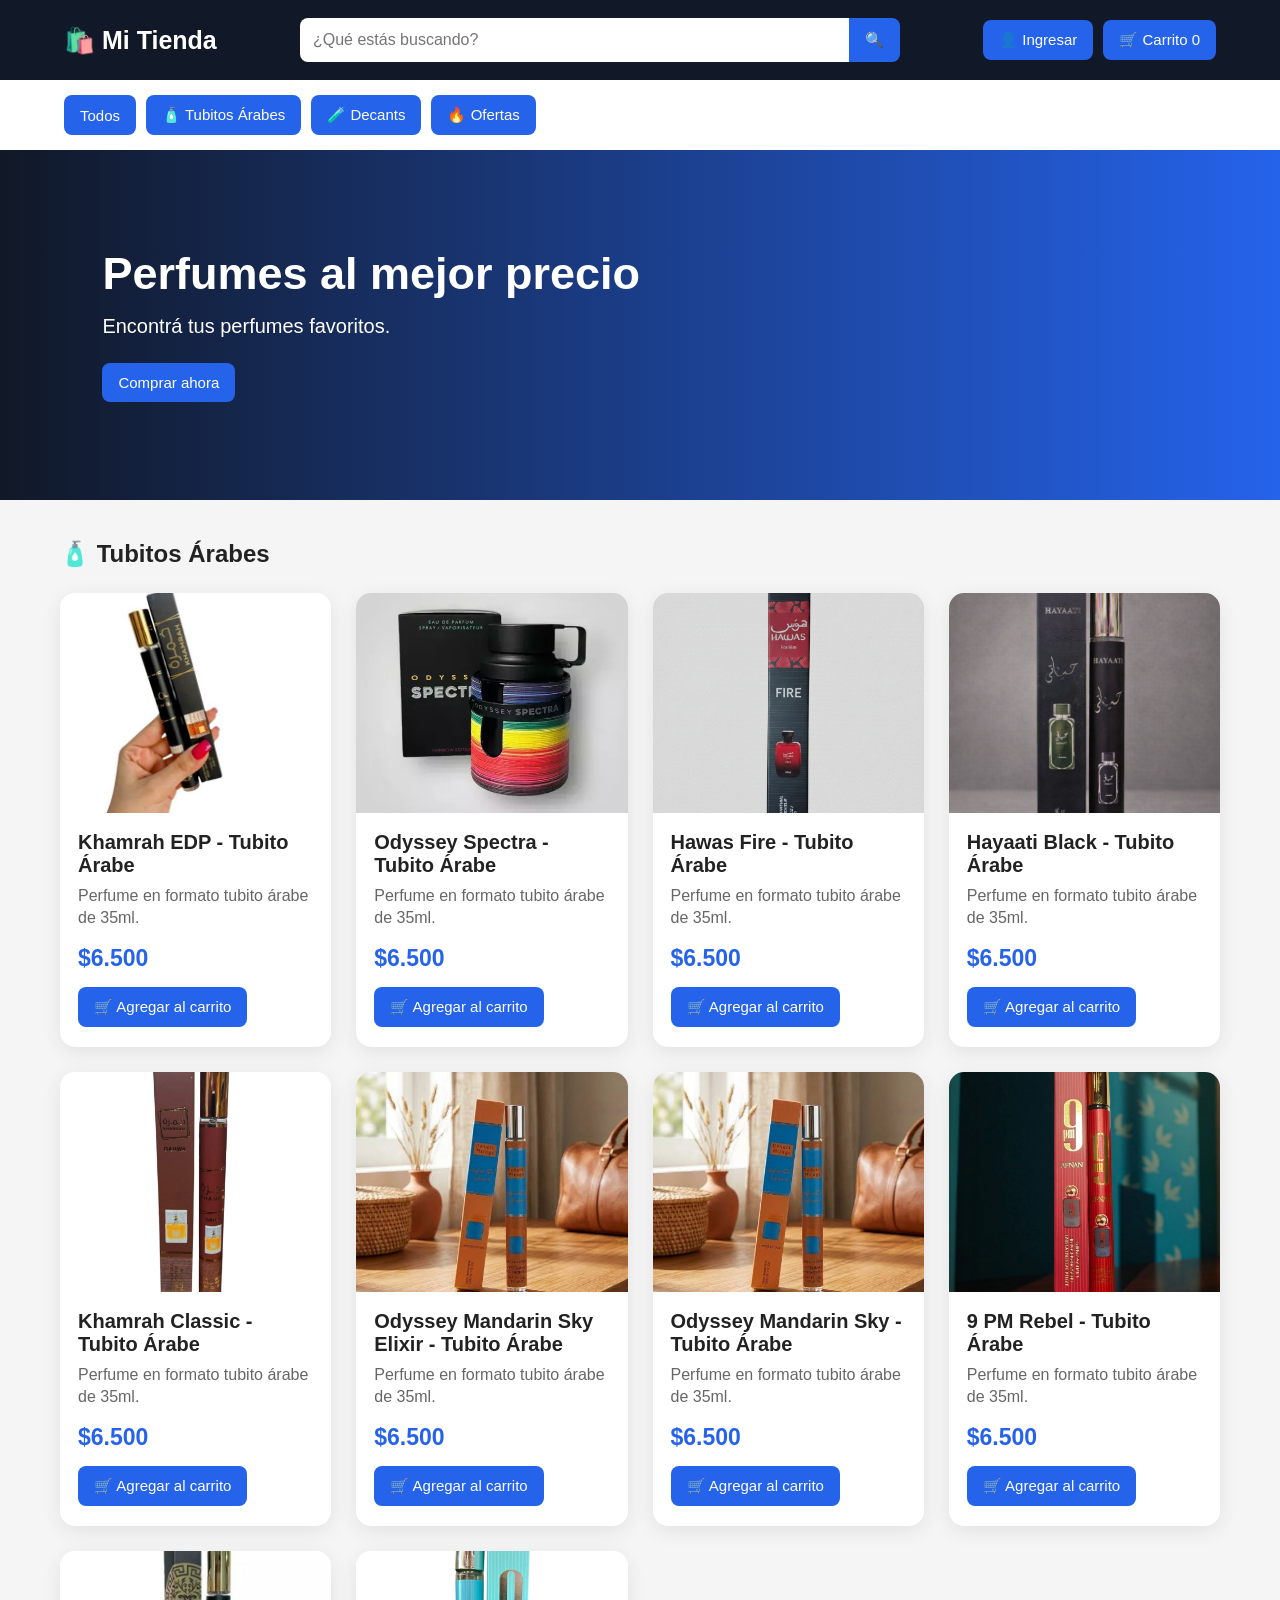
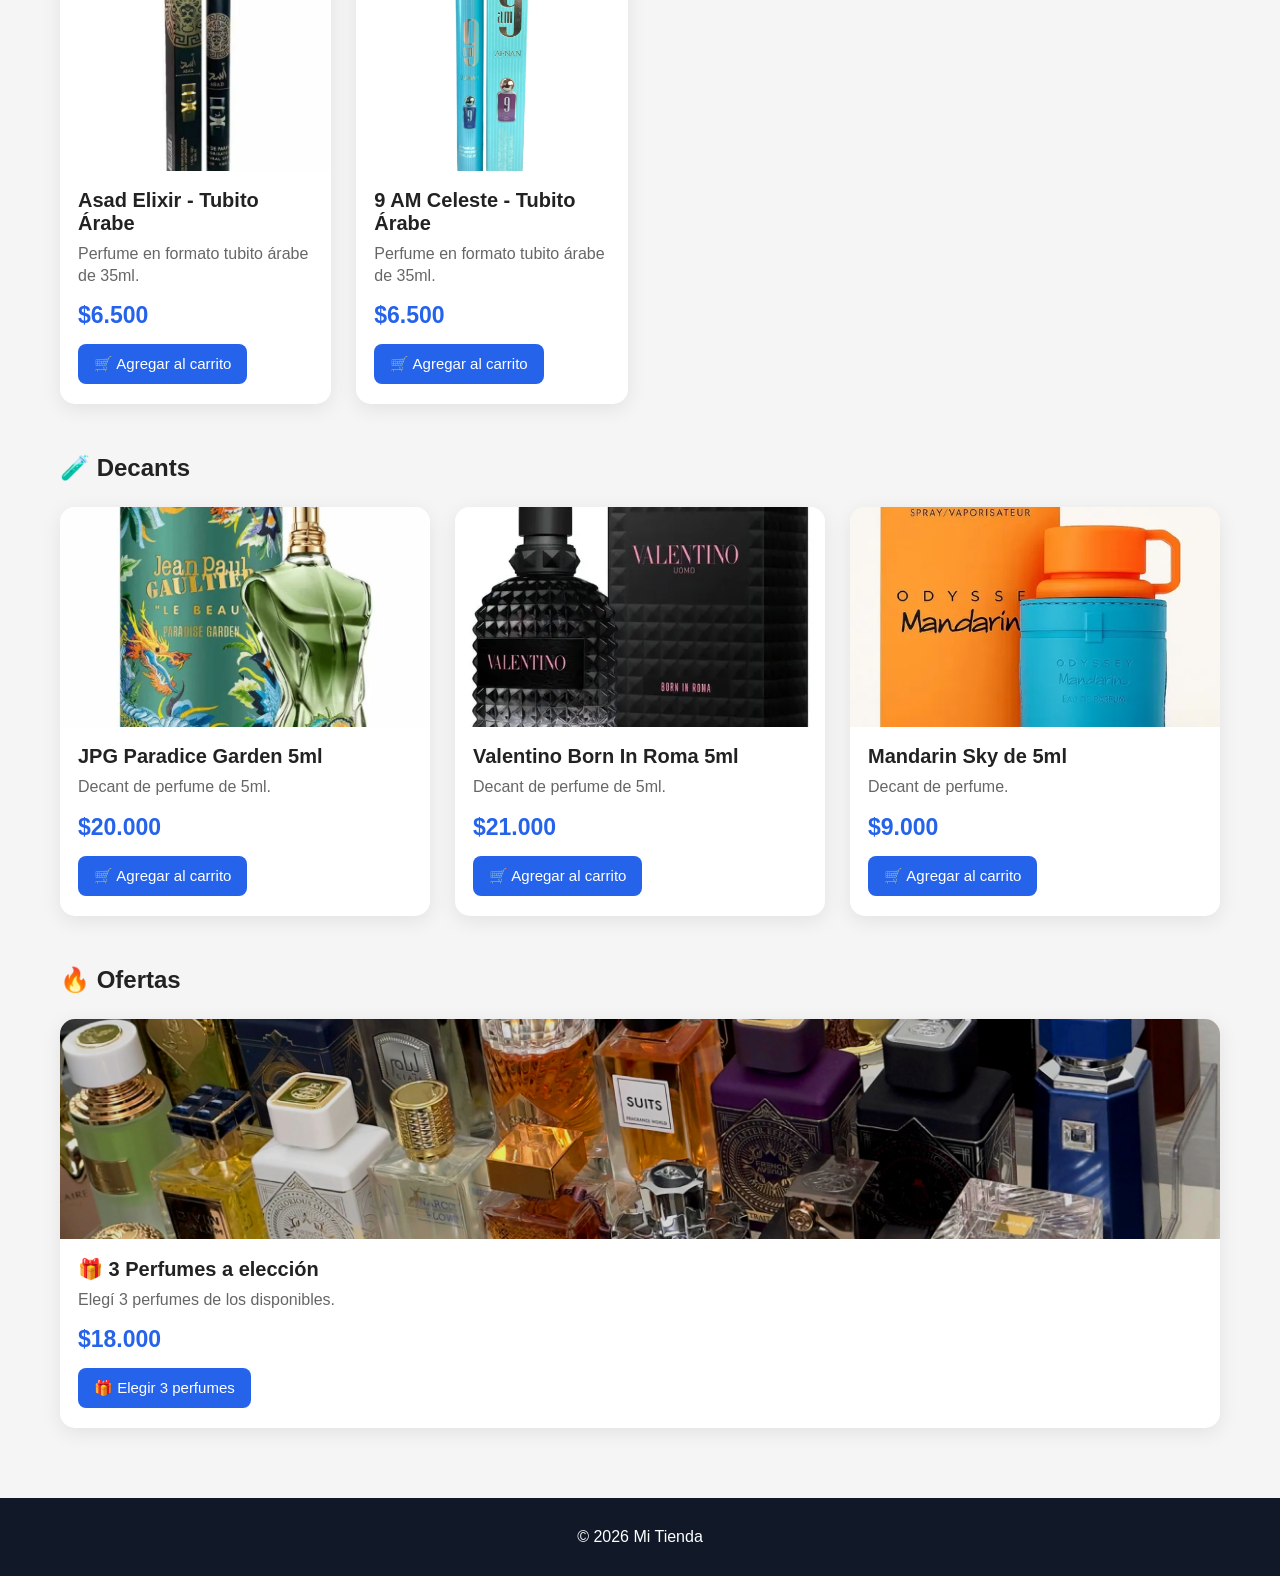
==== index.html @ ade5b98a "Update index.html" ====
<!DOCTYPE html>
<html lang="es">

<head>

    <meta charset="UTF-8">

    <meta name="viewport" content="width=device-width, initial-scale=1.0">

    <title>Mi Tienda</title>

    <link rel="stylesheet" href="style.css">

</head>


<body>


<!-- =====================================================
     ENCABEZADO
===================================================== -->

<header>

    <div class="logo">
        🛍️ Mi Tienda
    </div>


    <div class="buscador">

        <input
            type="text"
            id="busqueda"
            placeholder="¿Qué estás buscando?"
        >

        <button onclick="buscar()">
            🔍
        </button>

    </div>


    <div class="acciones">

        <button onclick="mostrarLogin()">
            👤 Ingresar
        </button>


        <button onclick="mostrarCarrito()">
            🛒 Carrito
            <span id="contador">0</span>
        </button>

    </div>

</header>



<!-- =====================================================
     CATEGORÍAS
===================================================== -->

<nav class="categorias">

    <button onclick="filtrar('todos')">
        Todos
    </button>


    <button onclick="filtrar('tubitos-arabes')">
        🧴 Tubitos Árabes
    </button>


    <button onclick="filtrar('decants')">
        🧪 Decants
    </button>


    <button onclick="filtrar('ofertas')">
        🔥 Ofertas
    </button>

</nav>



<!-- =====================================================
     PRESENTACIÓN
===================================================== -->

<section class="hero">

    <div>

        <h1>
            Perfumes al mejor precio
        </h1>

        <p>
            Encontrá tus perfumes favoritos.
        </p>

        <button onclick="irProductos()">
            Comprar ahora
        </button>

    </div>

</section>



<!-- =====================================================
     PRODUCTOS
===================================================== -->

<main>


<!-- =====================================================
     TUBITOS ÁRABES
===================================================== -->

<h2>
    🧴 Tubitos Árabes
</h2>

<div
    id="productos"
    class="productos"
>


    <!-- PRODUCTO 1 -->

    <article
        class="producto"
        data-categoria="tubitos-arabes"
    >

        <img
            src="khramra.jpeg"
            alt="Khamrah EDP - Tubito Árabe"
        >

        <h3>
            Khamrah EDP - Tubito Árabe
        </h3>

        <p class="descripcion">
            Perfume en formato tubito árabe de 35ml.
        </p>

        <p class="precio">
            $6.500
        </p>

        <button onclick="agregarCarrito('Khamrah EDP - Tubito Árabe', 6500)">
            🛒 Agregar al carrito
        </button>

    </article>


    <!-- PRODUCTO 2 -->

    <article
        class="producto"
        data-categoria="tubitos-arabes"
    >

        <img
            src="spectra.webp"
            alt="Odyssey Spectra - Tubito Árabe"
        >

        <h3>
            Odyssey Spectra - Tubito Árabe
        </h3>

        <p class="descripcion">
            Perfume en formato tubito árabe de 35ml.
        </p>

        <p class="precio">
            $6.500
        </p>

        <button onclick="agregarCarrito('Odyssey Spectra - Tubito Árabe', 6500)">
            🛒 Agregar al carrito
        </button>

    </article>


    <!-- PRODUCTO 3 -->

    <article
        class="producto"
        data-categoria="tubitos-arabes"
    >

        <img
            src="hawas.png"
            alt="Hawas Fire - Tubito Árabe"
        >

        <h3>
            Hawas Fire - Tubito Árabe
        </h3>

        <p class="descripcion">
            Perfume en formato tubito árabe de 35ml.
        </p>

        <p class="precio">
            $6.500
        </p>

        <button onclick="agregarCarrito('Hawas Fire - Tubito Árabe', 6500)">
            🛒 Agregar al carrito
        </button>

    </article>


    <!-- PRODUCTO 4 -->

    <article
        class="producto"
        data-categoria="tubitos-arabes"
    >

        <img
            src="hayati.png"
            alt="Hayaati Black - Tubito Árabe"
        >

        <h3>
            Hayaati Black - Tubito Árabe
        </h3>

        <p class="descripcion">
            Perfume en formato tubito árabe de 35ml.
        </p>

        <p class="precio">
            $6.500
        </p>

        <button onclick="agregarCarrito('Hayaati Black - Tubito Árabe', 6500)">
            🛒 Agregar al carrito
        </button>

    </article>


    <!-- PRODUCTO 5 -->

    <article
        class="producto"
        data-categoria="tubitos-arabes"
    >

        <img
            src="khambra classic.webp"
            alt="Khamrah Classic - Tubito Árabe"
        >

        <h3>
            Khamrah Classic - Tubito Árabe
        </h3>

        <p class="descripcion">
            Perfume en formato tubito árabe de 35ml.
        </p>

        <p class="precio">
            $6.500
        </p>

        <button onclick="agregarCarrito('Khamrah Classic - Tubito Árabe', 6500)">
            🛒 Agregar al carrito
        </button>

    </article>


    <!-- PRODUCTO 6 -->

    <article
        class="producto"
        data-categoria="tubitos-arabes"
    >

        <img
            src="mandarin elixir.jpeg"
            alt="Odyssey Mandarin Sky Elixir"
        >

        <h3>
            Odyssey Mandarin Sky Elixir - Tubito Árabe
        </h3>

        <p class="descripcion">
            Perfume en formato tubito árabe de 35ml.
        </p>

        <p class="precio">
            $6.500
        </p>

        <button onclick="agregarCarrito('Odyssey Mandarin Sky Elixir - Tubito Árabe', 6500)">
            🛒 Agregar al carrito
        </button>

    </article>


    <!-- PRODUCTO 7 -->

    <article
        class="producto"
        data-categoria="tubitos-arabes"
    >

        <img
            src="mandarin elixir.jpeg"
            alt="Odyssey Mandarin Sky"
        >

        <h3>
            Odyssey Mandarin Sky - Tubito Árabe
        </h3>

        <p class="descripcion">
            Perfume en formato tubito árabe de 35ml.
        </p>

        <p class="precio">
            $6.500
        </p>

        <button onclick="agregarCarrito('Odyssey Mandarin Sky - Tubito Árabe', 6500)">
            🛒 Agregar al carrito
        </button>

    </article>


    <!-- PRODUCTO 8 -->

    <article
        class="producto"
        data-categoria="tubitos-arabes"
    >

        <img
            src="9pm rebel.webp"
            alt="9 PM Rebel - Tubito Árabe"
        >

        <h3>
            9 PM Rebel - Tubito Árabe
        </h3>

        <p class="descripcion">
            Perfume en formato tubito árabe de 35ml.
        </p>

        <p class="precio">
            $6.500
        </p>

        <button onclick="agregarCarrito('9 PM Rebel - Tubito Árabe', 6500)">
            🛒 Agregar al carrito
        </button>

    </article>


    <!-- PRODUCTO 9 -->

    <article
        class="producto"
        data-categoria="tubitos-arabes"
    >

        <img
            src="asad elixir.jpg"
            alt="Asad Elixir - Tubito Árabe"
        >

        <h3>
            Asad Elixir - Tubito Árabe
        </h3>

        <p class="descripcion">
            Perfume en formato tubito árabe de 35ml.
        </p>

        <p class="precio">
            $6.500
        </p>

        <button onclick="agregarCarrito('Asad Elixir - Tubito Árabe', 6500)">
            🛒 Agregar al carrito
        </button>

    </article>


    <!-- PRODUCTO 10 -->

    <article
        class="producto"
        data-categoria="tubitos-arabes"
    >

        <img
            src="9am celeste.webp"
            alt="9 AM Celeste - Tubito Árabe"
        >

        <h3>
            9 AM Celeste - Tubito Árabe
        </h3>

        <p class="descripcion">
            Perfume en formato tubito árabe de 35ml.
        </p>

        <p class="precio">
            $6.500
        </p>

        <button onclick="agregarCarrito('9 AM Celeste - Tubito Árabe', 6500)">
            🛒 Agregar al carrito
        </button>

    </article>


</div>


<!-- =====================================================
     DECANTS
===================================================== -->

<h2 style="margin-top: 50px;">
    🧪 Decants
</h2>


<div class="productos">


    <!-- DECANT 1 -->

    <article
        class="producto"
        data-categoria="decants"
    >

        <img
            src="foto-decant1.jpg"
            alt="JPG Paradice Garden 10ml"
        >

        <h3>
            JPG Paradice Garden 5ml
        </h3>

        <p class="descripcion">
            Decant de perfume de 5ml.
        </p>

        <p class="precio">
            $20.000
        </p>

        <button
            onclick="agregarCarrito(
                'JPG Paradice Garden 5ml',
                20000
            )"
        >
            🛒 Agregar al carrito
        </button>

    </article>



    <!-- DECANT 2 -->

    <article
        class="producto"
        data-categoria="decants"
    >

        <img
            src="foto-decant2.jpg"
            alt="Valentino Born In Roma 10ml"
        >

        <h3>
            Valentino Born In Roma 5ml
        </h3>

        <p class="descripcion">
            Decant de perfume de 5ml.
        </p>

        <p class="precio">
            $21.000
        </p>

        <button
            onclick="agregarCarrito(
                'Valentino Born In Roma 5ml',
                21000
            )"
        >
            🛒 Agregar al carrito
        </button>

    </article>



    <!-- DECANT 3 -->

    <article
        class="producto"
        data-categoria="decants"
    >

        <img
            src="foto-decant3.jpg"
            alt="Mandarin Sky"
        >

        <h3>
            Mandarin Sky de 5ml
        </h3>

        <p class="descripcion">
            Decant de perfume.
        </p>

        <p class="precio">
            $9.000
        </p>

        <button
            onclick="agregarCarrito(
                'Mandarin Sky de 5ml',
                9000
            )"
        >
            🛒 Agregar al carrito
        </button>

    </article>


</div>



<!-- =====================================================
     OFERTAS
===================================================== -->

<h2 style="margin-top: 50px;">
    🔥 Ofertas
</h2>


<div class="productos">


    <article
        class="producto"
        data-categoria="ofertas"
    >

        <img
            src="oferta.jpg"
            alt="3 perfumes a elección"
        >

        <h3>
            🎁 3 Perfumes a elección
        </h3>

        <p class="descripcion">
            Elegí 3 perfumes de los disponibles.
        </p>

        <p class="precio">
            $18.000
        </p>

        <button
            onclick="mostrarPack()"
        >
            🎁 Elegir 3 perfumes
        </button>

    </article>

</div>

</main>



<!-- =====================================================
     CARRITO
===================================================== -->

<div
    id="ventanaCarrito"
    class="modal"
>

    <div class="modal-contenido">

        <button
            class="cerrar"
            onclick="cerrarCarrito()"
        >
            ✖
        </button>


        <h2>
            🛒 Tu carrito
        </h2>


        <div id="listaCarrito"></div>


        <hr>


        <h3>
            Total:
            $<span id="total">0</span>
        </h3>


        <button
            onclick="finalizarCompra()"
        >
            💳 Finalizar compra
        </button>


        <button
            class="vaciar"
            onclick="vaciarCarrito()"
        >
            Vaciar carrito
        </button>

    </div>

</div>



<!-- =====================================================
     VENTANA PACK 3 PERFUMES
===================================================== -->

<div
    id="ventanaPack"
    class="modal"
>

    <div class="modal-contenido">

        <button
            class="cerrar"
            onclick="cerrarPack()"
        >
            ✖
        </button>


        <h2>
            🎁 Elegí 3 perfumes
        </h2>


        <p>
            Seleccionados:
            <strong>
                <span id="cantidadPack">0</span>/3
            </strong>
        </p>


        <div id="opcionesPack"></div>


        <button
            onclick="agregarPack()"
        >
            ✅ Agregar pack al carrito
        </button>

    </div>

</div>



<!-- =====================================================
     LOGIN
===================================================== -->

<div
    id="ventanaLogin"
    class="modal"
>

    <div class="modal-contenido">

        <button
            class="cerrar"
            onclick="cerrarLogin()"
        >
            ✖
        </button>


        <h2>
            👤 Iniciar sesión
        </h2>


        <input
            type="email"
            placeholder="Correo electrónico"
        >


        <input
            type="password"
            placeholder="Contraseña"
        >


        <button
            onclick="iniciarSesion()"
        >
            Ingresar
        </button>


        <p>
            ¿No tenés cuenta?
            <b>Registrate</b>
        </p>

    </div>

</div>



<!-- =====================================================
     PIE DE PÁGINA
===================================================== -->

<footer>

    <p>
        © 2026 Mi Tienda
    </p>

</footer>



<!-- =====================================================
     JAVASCRIPT
===================================================== -->

<script src="script.js"></script>


</body>

</html>
---- style.css ----
/* =========================
   CONFIGURACIÓN GENERAL
========================= */

* {
    margin: 0;
    padding: 0;
    box-sizing: border-box;
}

body {
    font-family: Arial, sans-serif;
    background: #f5f5f5;
    color: #222;
}


/* =========================
   HEADER
========================= */

header {
    background: #111827;
    color: white;

    padding: 18px 5%;

    display: flex;
    align-items: center;
    justify-content: space-between;

    gap: 20px;

    position: sticky;
    top: 0;

    z-index: 100;
}

.logo {
    font-size: 25px;
    font-weight: bold;
}


/* =========================
   BUSCADOR
========================= */

.buscador {
    display: flex;
    flex: 1;
    max-width: 600px;
}

.buscador input {
    width: 100%;

    padding: 13px;

    border: none;
    outline: none;

    border-radius: 8px 0 0 8px;

    font-size: 16px;
}

.buscador button {
    border-radius: 0 8px 8px 0;
}


/* =========================
   ACCIONES
========================= */

.acciones {
    display: flex;
    gap: 10px;
}


/* =========================
   BOTONES
========================= */

button {
    background: #2563eb;
    color: white;

    border: none;

    padding: 11px 16px;

    border-radius: 8px;

    cursor: pointer;

    font-size: 15px;

    transition: 0.2s;
}

button:hover {
    transform: translateY(-2px);
    background: #1d4ed8;
}


/* =========================
   CATEGORÍAS
========================= */

.categorias {
    background: white;

    padding: 15px 5%;

    display: flex;
    gap: 10px;

    overflow-x: auto;
}

.categorias button {
    white-space: nowrap;
}


/* =========================
   HERO
========================= */

.hero {
    min-height: 350px;

    padding: 70px 8%;

    display: flex;
    align-items: center;

    background:
        linear-gradient(
            90deg,
            #111827,
            #2563eb
        );

    color: white;
}

.hero h1 {
    font-size: 45px;
    margin-bottom: 15px;
}

.hero p {
    font-size: 20px;
    margin-bottom: 25px;
}


/* =========================
   PRODUCTOS
========================= */

main {
    max-width: 1200px;

    margin: auto;

    padding: 40px 20px;
}

main h2 {
    margin-bottom: 25px;
}


/* =========================
   GRILLA DE PRODUCTOS
========================= */

.productos {
    display: grid;

    grid-template-columns:
        repeat(
            auto-fit,
            minmax(240px, 1fr)
        );

    gap: 25px;
}


/* =========================
   TARJETA PRODUCTO
========================= */

.producto {
    display: block;

    background: white;

    border-radius: 15px;

    overflow: hidden;

    box-shadow:
        0 5px 20px
        rgba(0, 0, 0, 0.08);

    padding-bottom: 20px;

    transition: 0.2s;
}

.producto:hover {
    transform: translateY(-5px);

    box-shadow:
        0 10px 25px
        rgba(0, 0, 0, 0.12);
}


/* =========================
   IMÁGENES
========================= */

.producto img {
    display: block;

    width: 100%;

    height: 220px;

    object-fit: cover;

    background: #eeeeee;
}


/* =========================
   TEXTO PRODUCTOS
========================= */

.producto h3,
.producto p,
.producto button {
    margin-left: 18px;
    margin-right: 18px;
}

.producto h3 {
    margin-top: 18px;

    font-size: 20px;
}

.descripcion {
    color: #666;

    margin-top: 8px;

    line-height: 1.4;
}

.precio {
    color: #2563eb;

    font-size: 23px;

    font-weight: bold;

    margin-top: 15px;

    margin-bottom: 15px;
}


/* =========================
   PACK 3 PERFUMES
========================= */

.pack-producto {
    border: 3px solid #2563eb;

    position: relative;
}

.pack-producto::before {
    content: "OFERTA";

    position: absolute;

    top: 12px;
    right: 12px;

    background: #2563eb;

    color: white;

    padding: 6px 10px;

    border-radius: 20px;

    font-size: 12px;

    font-weight: bold;

    z-index: 2;
}

.pack-icono {
    height: 220px;

    display: flex;

    align-items: center;

    justify-content: center;

    font-size: 90px;

    background:
        linear-gradient(
            135deg,
            #dbeafe,
            #eff6ff
        );
}


/* =========================
   OPCIONES DEL PACK
========================= */

#opcionesPack {
    margin-top: 20px;

    display: flex;

    flex-direction: column;

    gap: 8px;
}

.opcion-pack {
    width: 100%;

    margin: 0;

    text-align: left;

    background: #f3f4f6;

    color: #222;

    border: 2px solid #ddd;

    padding: 12px 15px;

    border-radius: 8px;

    transition: 0.2s;
}

.opcion-pack:hover {
    background: #e5e7eb;

    border-color: #2563eb;

    transform: none;
}

.opcion-pack.seleccionado {
    background: #dcfce7;

    color: #166534;

    border: 2px solid #22c55e;

    font-weight: bold;
}


/* =========================
   MODALES
========================= */

.modal {
    display: none;

    position: fixed;

    inset: 0;

    background:
        rgba(0, 0, 0, 0.6);

    z-index: 200;

    align-items: center;

    justify-content: center;

    padding: 20px;
}

.modal-contenido {
    background: white;

    width: 90%;

    max-width: 500px;

    padding: 30px;

    border-radius: 15px;

    position: relative;

    max-height: 80vh;

    overflow-y: auto;
}


/* =========================
   BOTÓN CERRAR
========================= */

.cerrar {
    position: absolute;

    right: 15px;

    top: 15px;

    background: #ef4444;

    padding: 8px 11px;
}

.cerrar:hover {
    background: #dc2626;
}


/* =========================
   INPUTS
========================= */

.modal-contenido input {
    width: 100%;

    padding: 13px;

    margin: 10px 0;

    border: 1px solid #ddd;

    border-radius: 8px;

    font-size: 15px;

    outline: none;
}

.modal-contenido input:focus {
    border-color: #2563eb;
}


/* =========================
   BOTONES DEL MODAL
========================= */

.modal-contenido > button:not(.cerrar) {
    margin-top: 10px;
}


/* =========================
   CARRITO
========================= */

#listaCarrito {
    margin-top: 15px;
}

#listaCarrito div {
    padding: 15px 0;

    border-bottom:
        1px solid #ddd;

    display: flex;

    justify-content: space-between;

    align-items: center;

    gap: 10px;
}

#listaCarrito button {
    background: #ef4444;

    padding: 7px 10px;

    flex-shrink: 0;
}

#listaCarrito button:hover {
    background: #dc2626;
}

.vaciar {
    background: #ef4444;
}

.vaciar:hover {
    background: #dc2626;
}


/* =========================
   PACK - INFORMACIÓN
========================= */

#ventanaPack h2 {
    margin-bottom: 15px;
}

#ventanaPack p {
    margin-bottom: 10px;
}

#cantidadPack {
    color: #2563eb;
    font-size: 20px;
}

#ventanaPack hr {
    margin: 20px 0;

    border: none;

    border-top: 1px solid #ddd;
}


/* =========================
   FOOTER
========================= */

footer {
    background: #111827;

    color: white;

    text-align: center;

    padding: 30px;

    margin-top: 30px;
}


/* =========================
   CELULAR
========================= */

@media (max-width: 700px) {

    header {
        flex-direction: column;

        padding: 15px;
    }

    .logo {
        font-size: 22px;
    }

    .buscador {
        width: 100%;

        max-width: none;
    }

    .acciones {
        width: 100%;
    }

    .acciones button {
        flex: 1;
    }

    .categorias {
        padding: 12px 15px;
    }

    .hero {
        min-height: 300px;

        padding: 50px 25px;
    }

    .hero h1 {
        font-size: 32px;
    }

    .hero p {
        font-size: 17px;
    }

    main {
        padding: 30px 15px;
    }

    .productos {
        grid-template-columns: 1fr;

        gap: 20px;
    }

    .producto img,
    .pack-icono {
        height: 250px;
    }

    .modal {
        padding: 10px;
    }

    .modal-contenido {
        width: 100%;

        padding: 25px 20px;

        max-height: 90vh;
    }

}


/* =========================
   PANTALLAS MUY PEQUEÑAS
========================= */

@media (max-width: 400px) {

    .hero h1 {
        font-size: 28px;
    }

    .producto h3 {
        font-size: 18px;
    }

    .precio {
        font-size: 21px;
    }

    button {
        font-size: 14px;

        padding: 10px 12px;
    }

}
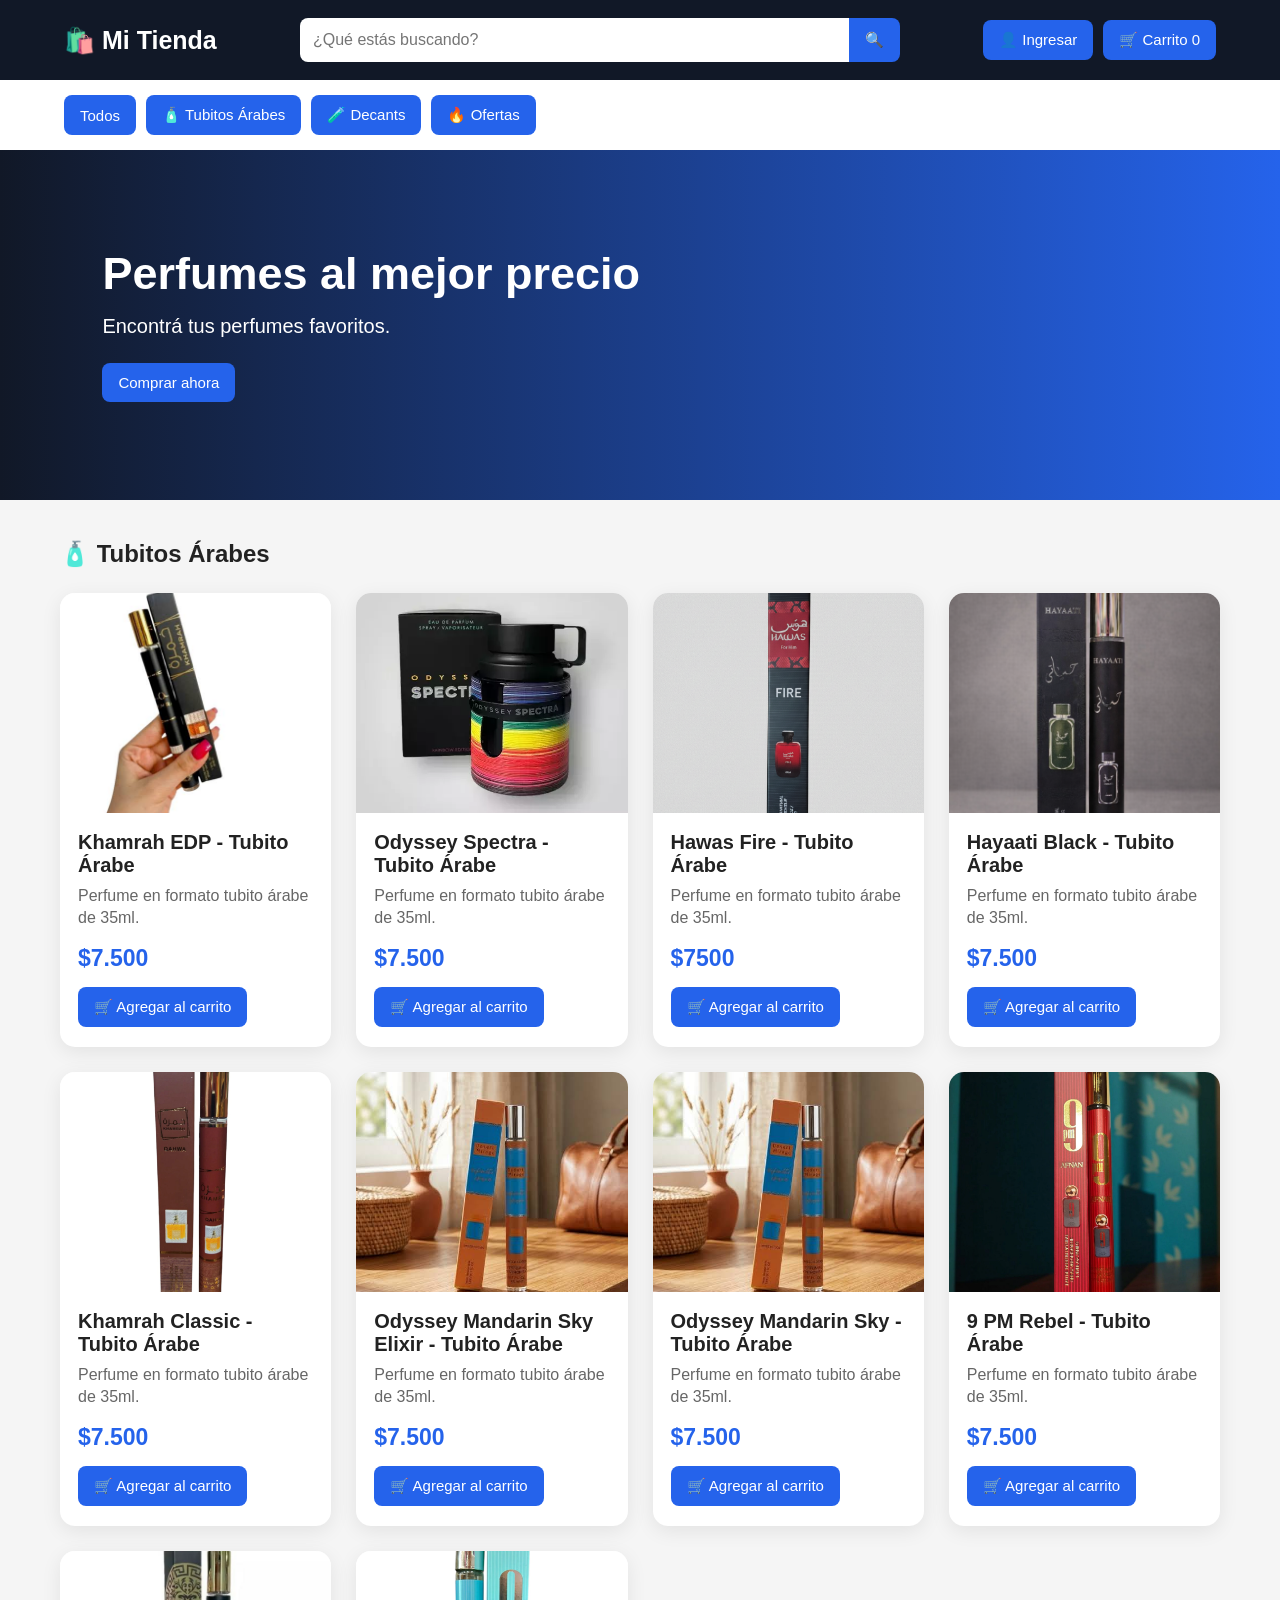
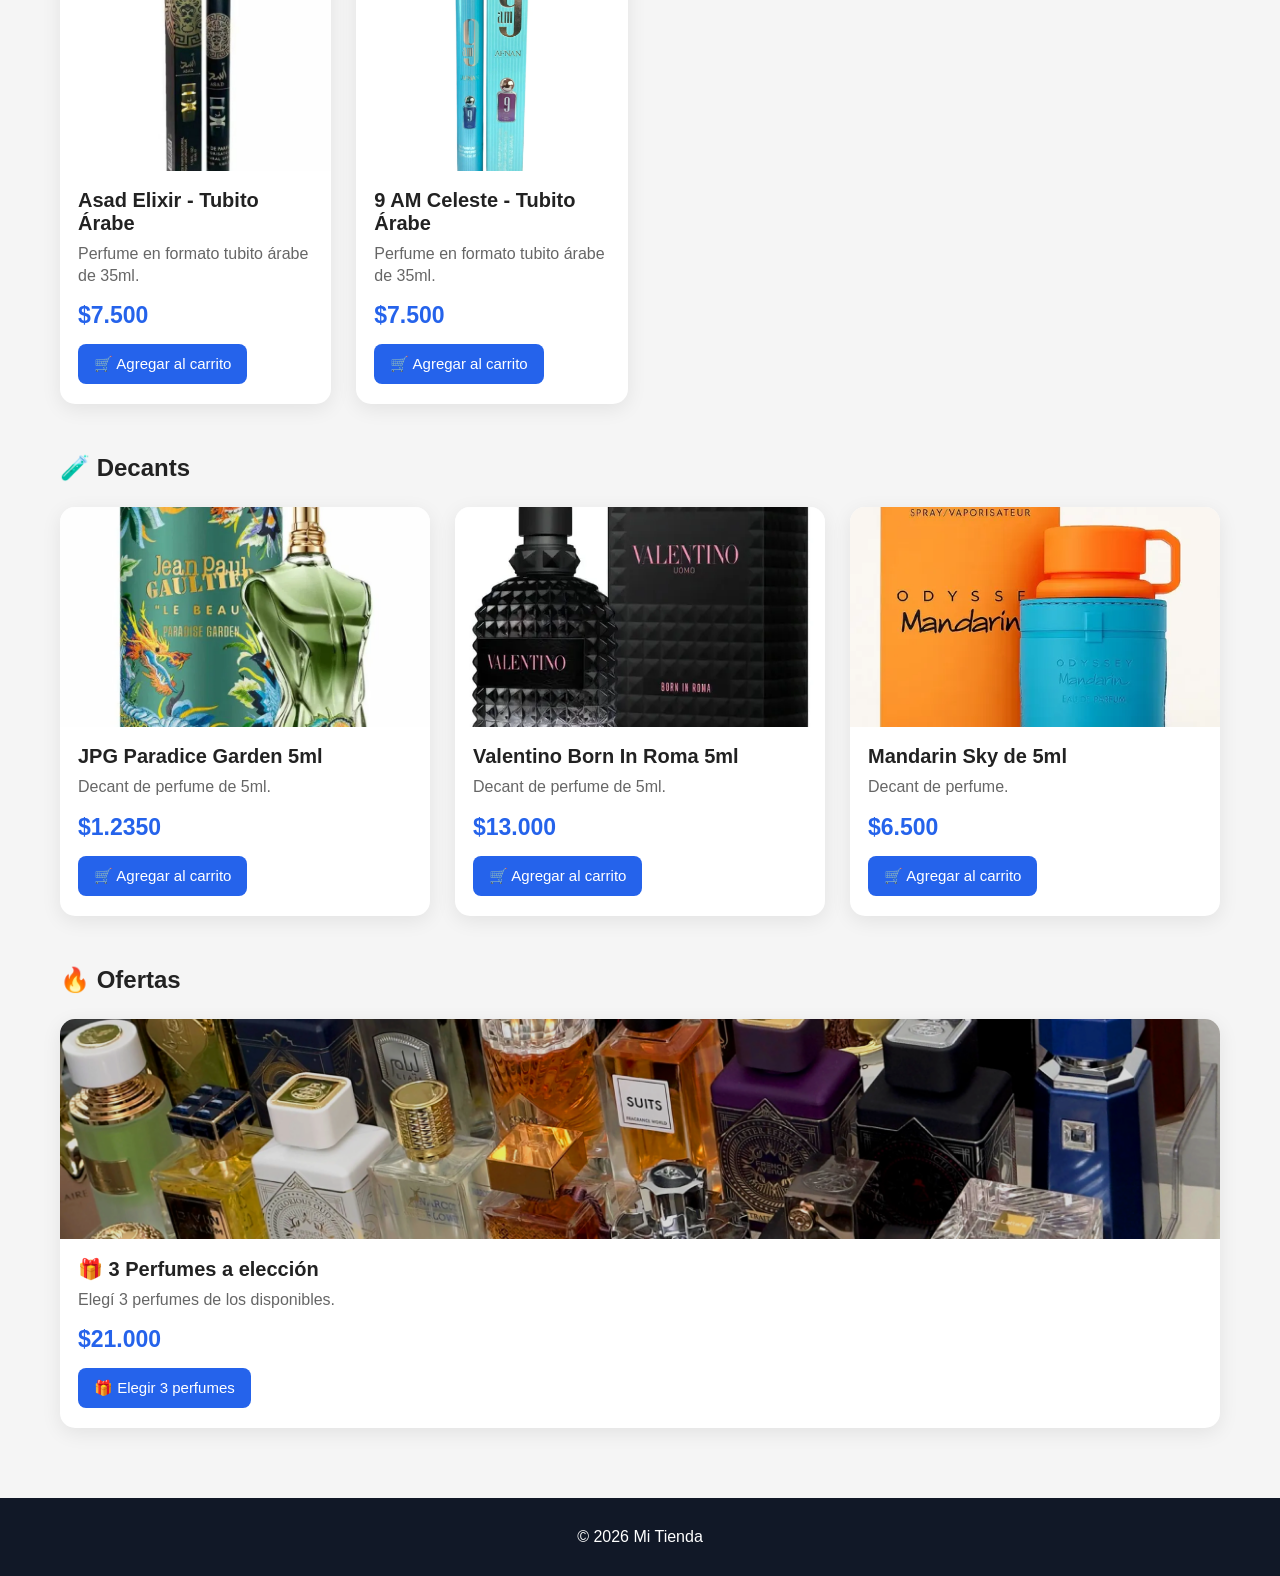
==== commit dc96204f: "Update index.html" ====
--- a/index.html
+++ b/index.html
@@ -158,10 +158,10 @@
         </p>
 
         <p class="precio">
-            $6.500
-        </p>
-
-        <button onclick="agregarCarrito('Khamrah EDP - Tubito Árabe', 6500)">
+            $7.500
+        </p>
+
+        <button onclick="agregarCarrito('Khamrah EDP - Tubito Árabe', 7500)">
             🛒 Agregar al carrito
         </button>
 
@@ -189,7 +189,7 @@
         </p>
 
         <p class="precio">
-            $6.500
+            $7.500
         </p>
 
         <button onclick="agregarCarrito('Odyssey Spectra - Tubito Árabe', 6500)">
@@ -220,10 +220,10 @@
         </p>
 
         <p class="precio">
-            $6.500
-        </p>
-
-        <button onclick="agregarCarrito('Hawas Fire - Tubito Árabe', 6500)">
+            $7500
+        </p>
+
+        <button onclick="agregarCarrito('Hawas Fire - Tubito Árabe', 7.500)">
             🛒 Agregar al carrito
         </button>
 
@@ -251,10 +251,10 @@
         </p>
 
         <p class="precio">
-            $6.500
-        </p>
-
-        <button onclick="agregarCarrito('Hayaati Black - Tubito Árabe', 6500)">
+            $7.500
+        </p>
+
+        <button onclick="agregarCarrito('Hayaati Black - Tubito Árabe', 7500)">
             🛒 Agregar al carrito
         </button>
 
@@ -282,10 +282,10 @@
         </p>
 
         <p class="precio">
-            $6.500
-        </p>
-
-        <button onclick="agregarCarrito('Khamrah Classic - Tubito Árabe', 6500)">
+            $7.500
+        </p>
+
+        <button onclick="agregarCarrito('Khamrah Classic - Tubito Árabe', 7500)">
             🛒 Agregar al carrito
         </button>
 
@@ -313,10 +313,10 @@
         </p>
 
         <p class="precio">
-            $6.500
-        </p>
-
-        <button onclick="agregarCarrito('Odyssey Mandarin Sky Elixir - Tubito Árabe', 6500)">
+            $7.500
+        </p>
+
+        <button onclick="agregarCarrito('Odyssey Mandarin Sky Elixir - Tubito Árabe', 7500)">
             🛒 Agregar al carrito
         </button>
 
@@ -344,10 +344,10 @@
         </p>
 
         <p class="precio">
-            $6.500
-        </p>
-
-        <button onclick="agregarCarrito('Odyssey Mandarin Sky - Tubito Árabe', 6500)">
+            $7.500
+        </p>
+
+        <button onclick="agregarCarrito('Odyssey Mandarin Sky - Tubito Árabe', 7500)">
             🛒 Agregar al carrito
         </button>
 
@@ -375,10 +375,10 @@
         </p>
 
         <p class="precio">
-            $6.500
-        </p>
-
-        <button onclick="agregarCarrito('9 PM Rebel - Tubito Árabe', 6500)">
+            $7.500
+        </p>
+
+        <button onclick="agregarCarrito('9 PM Rebel - Tubito Árabe', 7500)">
             🛒 Agregar al carrito
         </button>
 
@@ -406,10 +406,10 @@
         </p>
 
         <p class="precio">
-            $6.500
-        </p>
-
-        <button onclick="agregarCarrito('Asad Elixir - Tubito Árabe', 6500)">
+            $7.500
+        </p>
+
+        <button onclick="agregarCarrito('Asad Elixir - Tubito Árabe', 7500)">
             🛒 Agregar al carrito
         </button>
 
@@ -437,10 +437,10 @@
         </p>
 
         <p class="precio">
-            $6.500
-        </p>
-
-        <button onclick="agregarCarrito('9 AM Celeste - Tubito Árabe', 6500)">
+            $7.500
+        </p>
+
+        <button onclick="agregarCarrito('9 AM Celeste - Tubito Árabe', 7500)">
             🛒 Agregar al carrito
         </button>
 
@@ -483,13 +483,13 @@
         </p>
 
         <p class="precio">
-            $20.000
+            $1.2350
         </p>
 
         <button
             onclick="agregarCarrito(
                 'JPG Paradice Garden 5ml',
-                20000
+                12350
             )"
         >
             🛒 Agregar al carrito
@@ -520,13 +520,13 @@
         </p>
 
         <p class="precio">
-            $21.000
+            $13.000
         </p>
 
         <button
             onclick="agregarCarrito(
                 'Valentino Born In Roma 5ml',
-                21000
+                13000
             )"
         >
             🛒 Agregar al carrito
@@ -557,13 +557,13 @@
         </p>
 
         <p class="precio">
-            $9.000
+            $6.500
         </p>
 
         <button
             onclick="agregarCarrito(
                 'Mandarin Sky de 5ml',
-                9000
+                6500
             )"
         >
             🛒 Agregar al carrito
@@ -607,7 +607,7 @@
         </p>
 
         <p class="precio">
-            $18.000
+            $21.000
         </p>
 
         <button
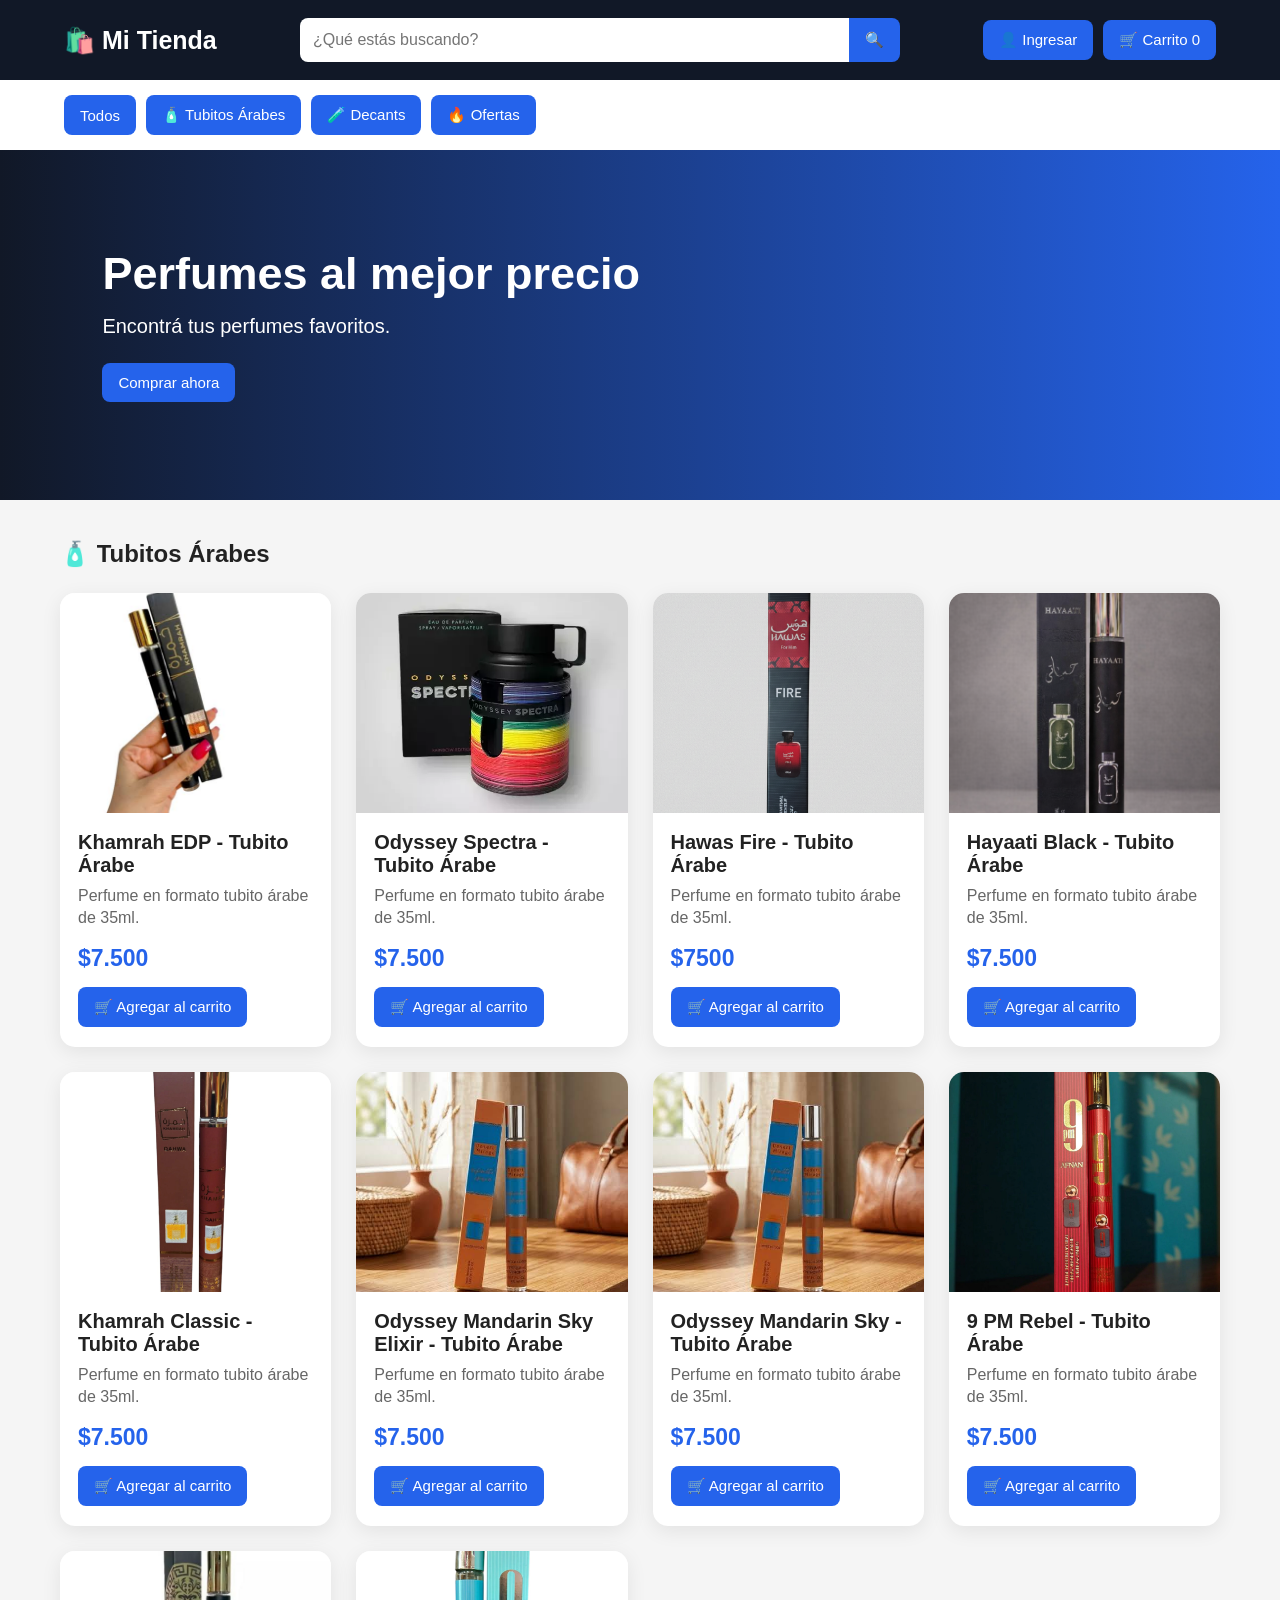
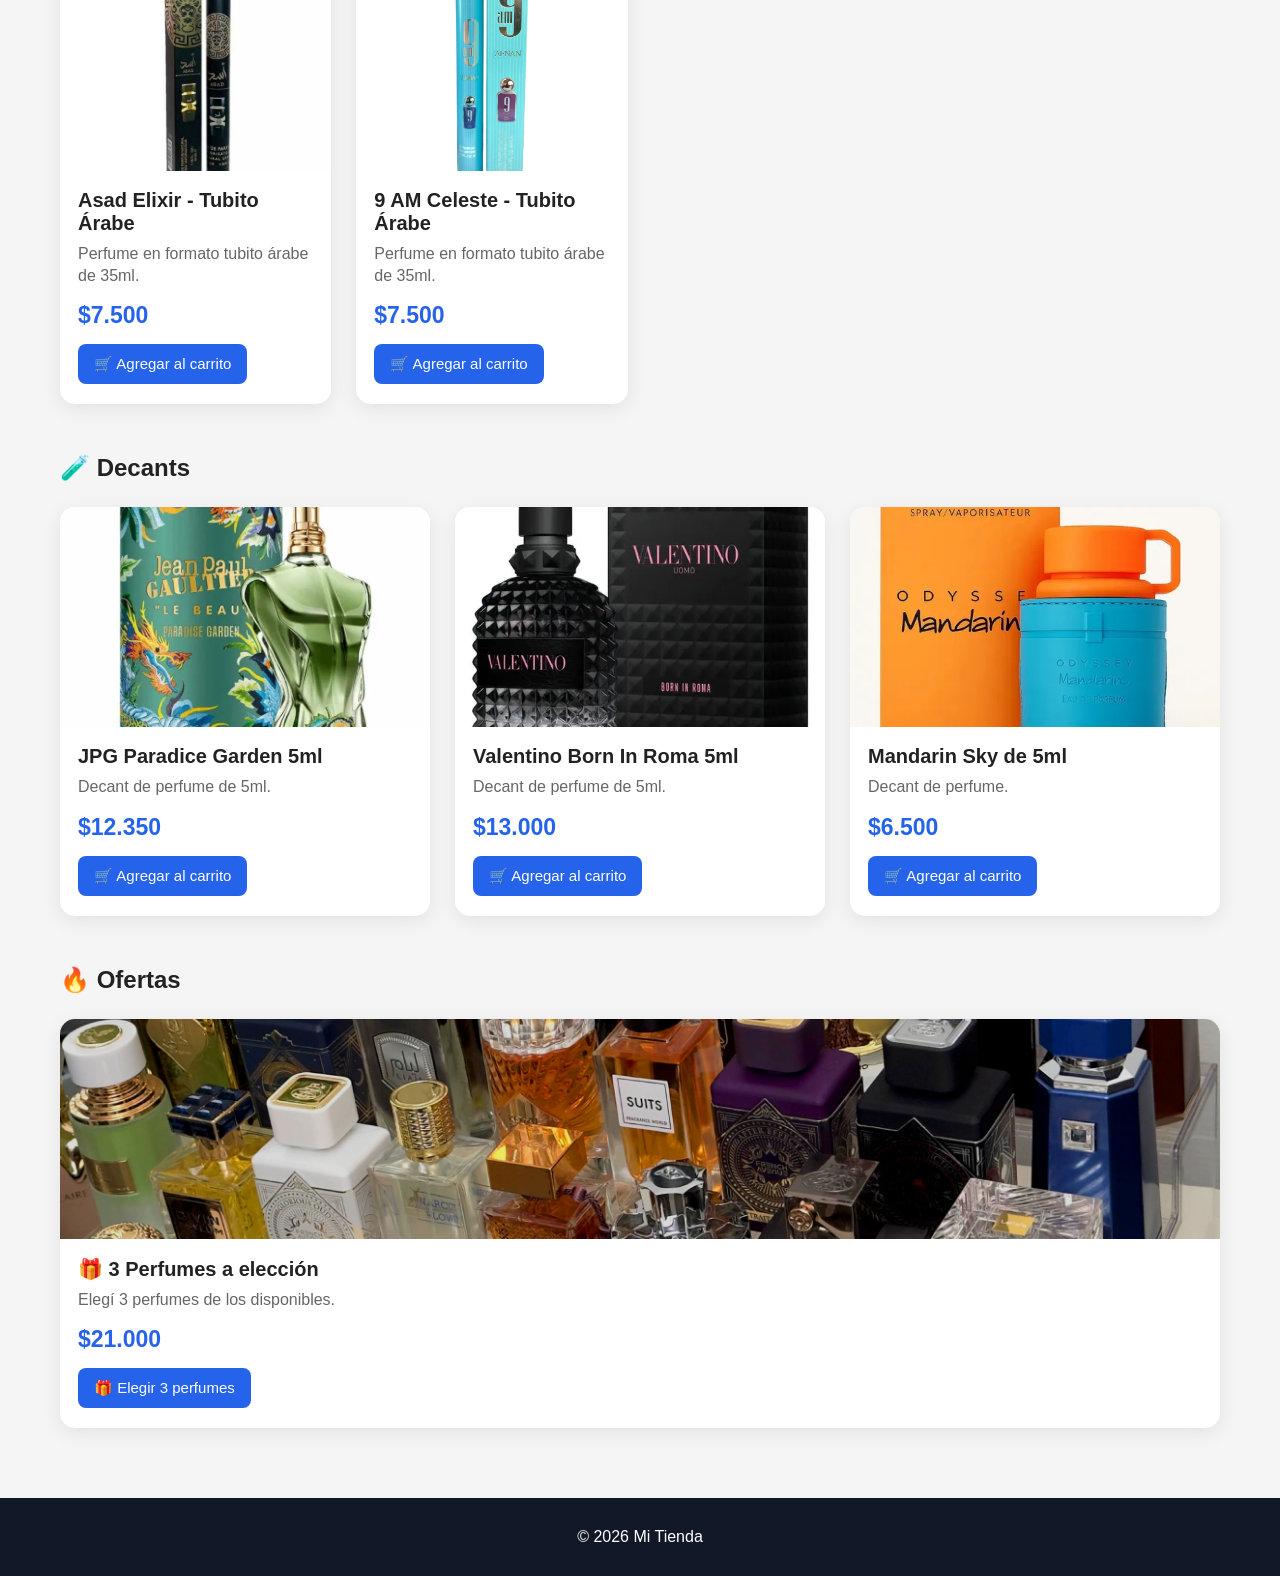
==== commit d07c11ae: "Update index.html" ====
--- a/index.html
+++ b/index.html
@@ -483,7 +483,7 @@
         </p>
 
         <p class="precio">
-            $1.2350
+            $12.350
         </p>
 
         <button
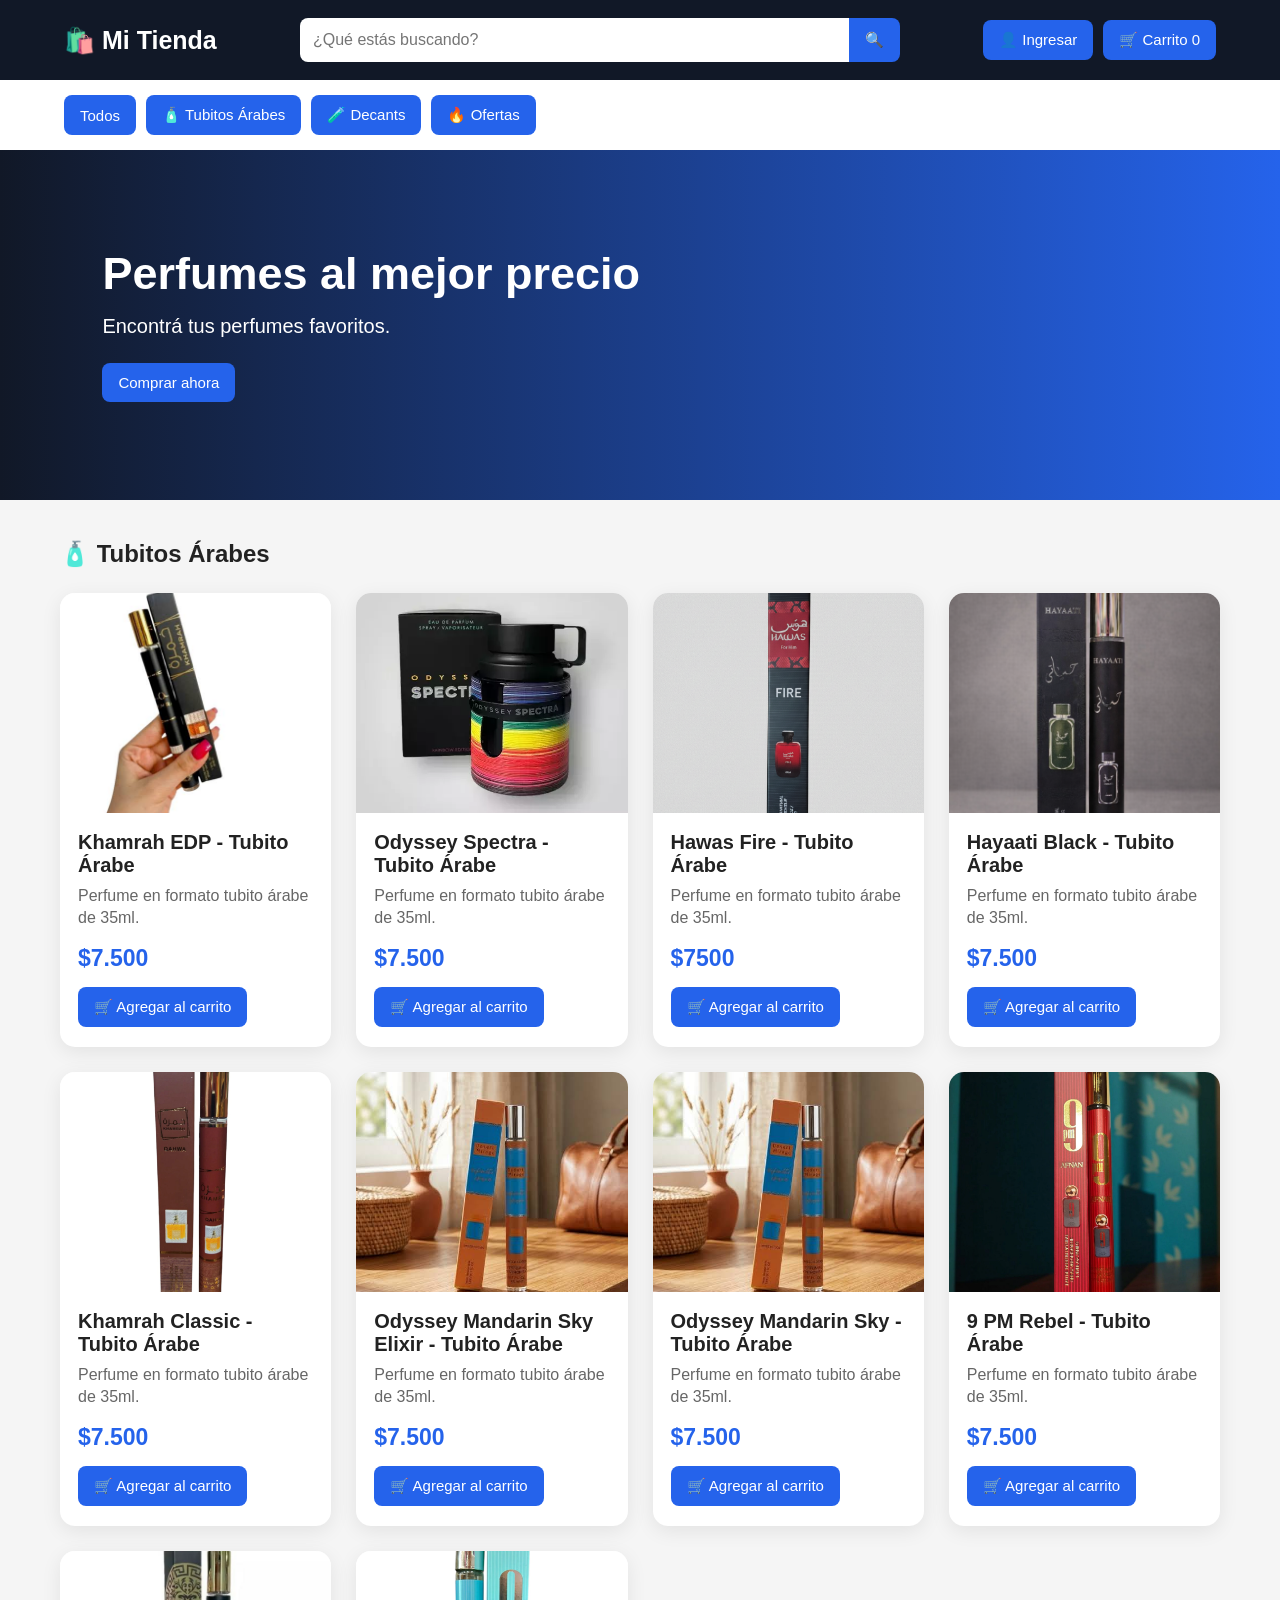
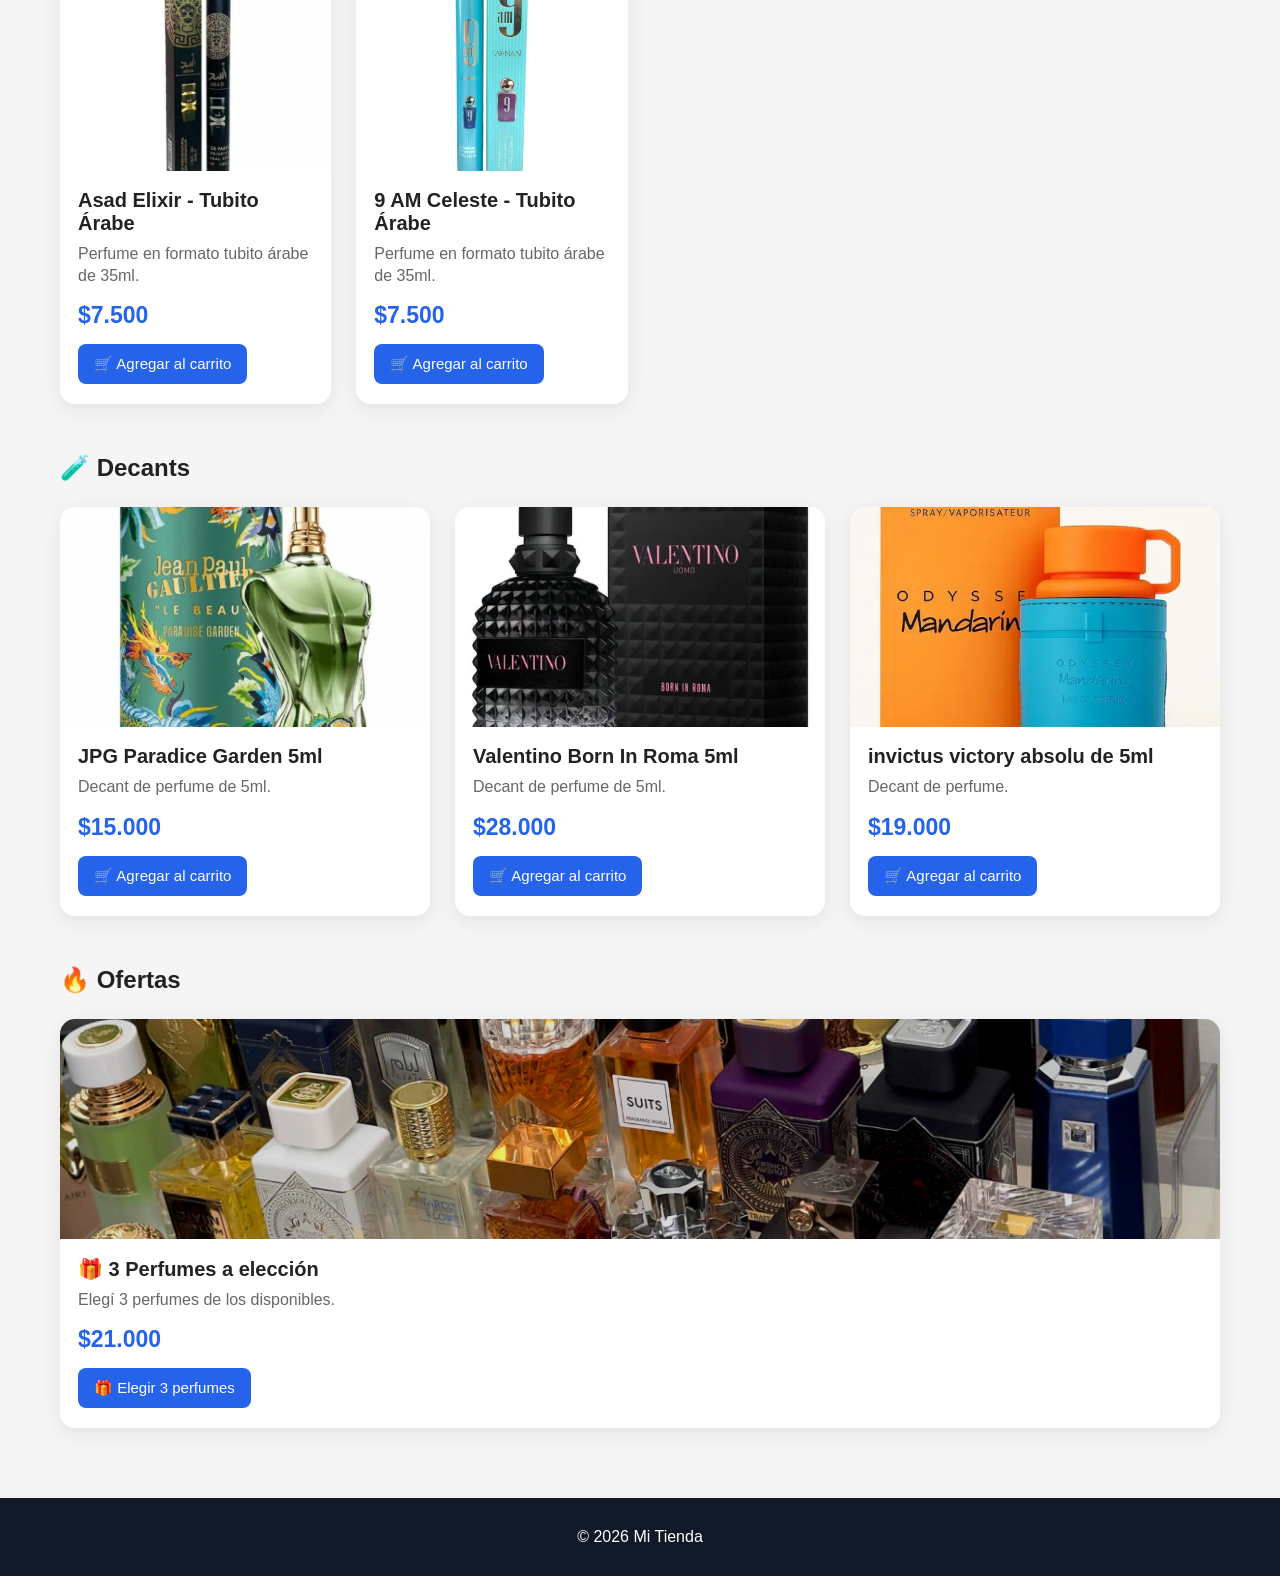
==== commit 5be90cc5: "Update index.html" ====
--- a/index.html
+++ b/index.html
@@ -483,13 +483,13 @@
         </p>
 
         <p class="precio">
-            $12.350
+            $15.000
         </p>
 
         <button
             onclick="agregarCarrito(
                 'JPG Paradice Garden 5ml',
-                12350
+                15000
             )"
         >
             🛒 Agregar al carrito
@@ -508,7 +508,7 @@
 
         <img
             src="foto-decant2.jpg"
-            alt="Valentino Born In Roma 10ml"
+            alt="Valentino Born In Roma 5ml"
         >
 
         <h3>
@@ -520,7 +520,7 @@
         </p>
 
         <p class="precio">
-            $13.000
+            $28.000
         </p>
 
         <button
@@ -545,11 +545,11 @@
 
         <img
             src="foto-decant3.jpg"
-            alt="Mandarin Sky"
-        >
-
-        <h3>
-            Mandarin Sky de 5ml
+            alt="invictus victori absolu"
+        >
+
+        <h3>
+            invictus victory absolu de 5ml
         </h3>
 
         <p class="descripcion">
@@ -557,7 +557,7 @@
         </p>
 
         <p class="precio">
-            $6.500
+            $19.000
         </p>
 
         <button
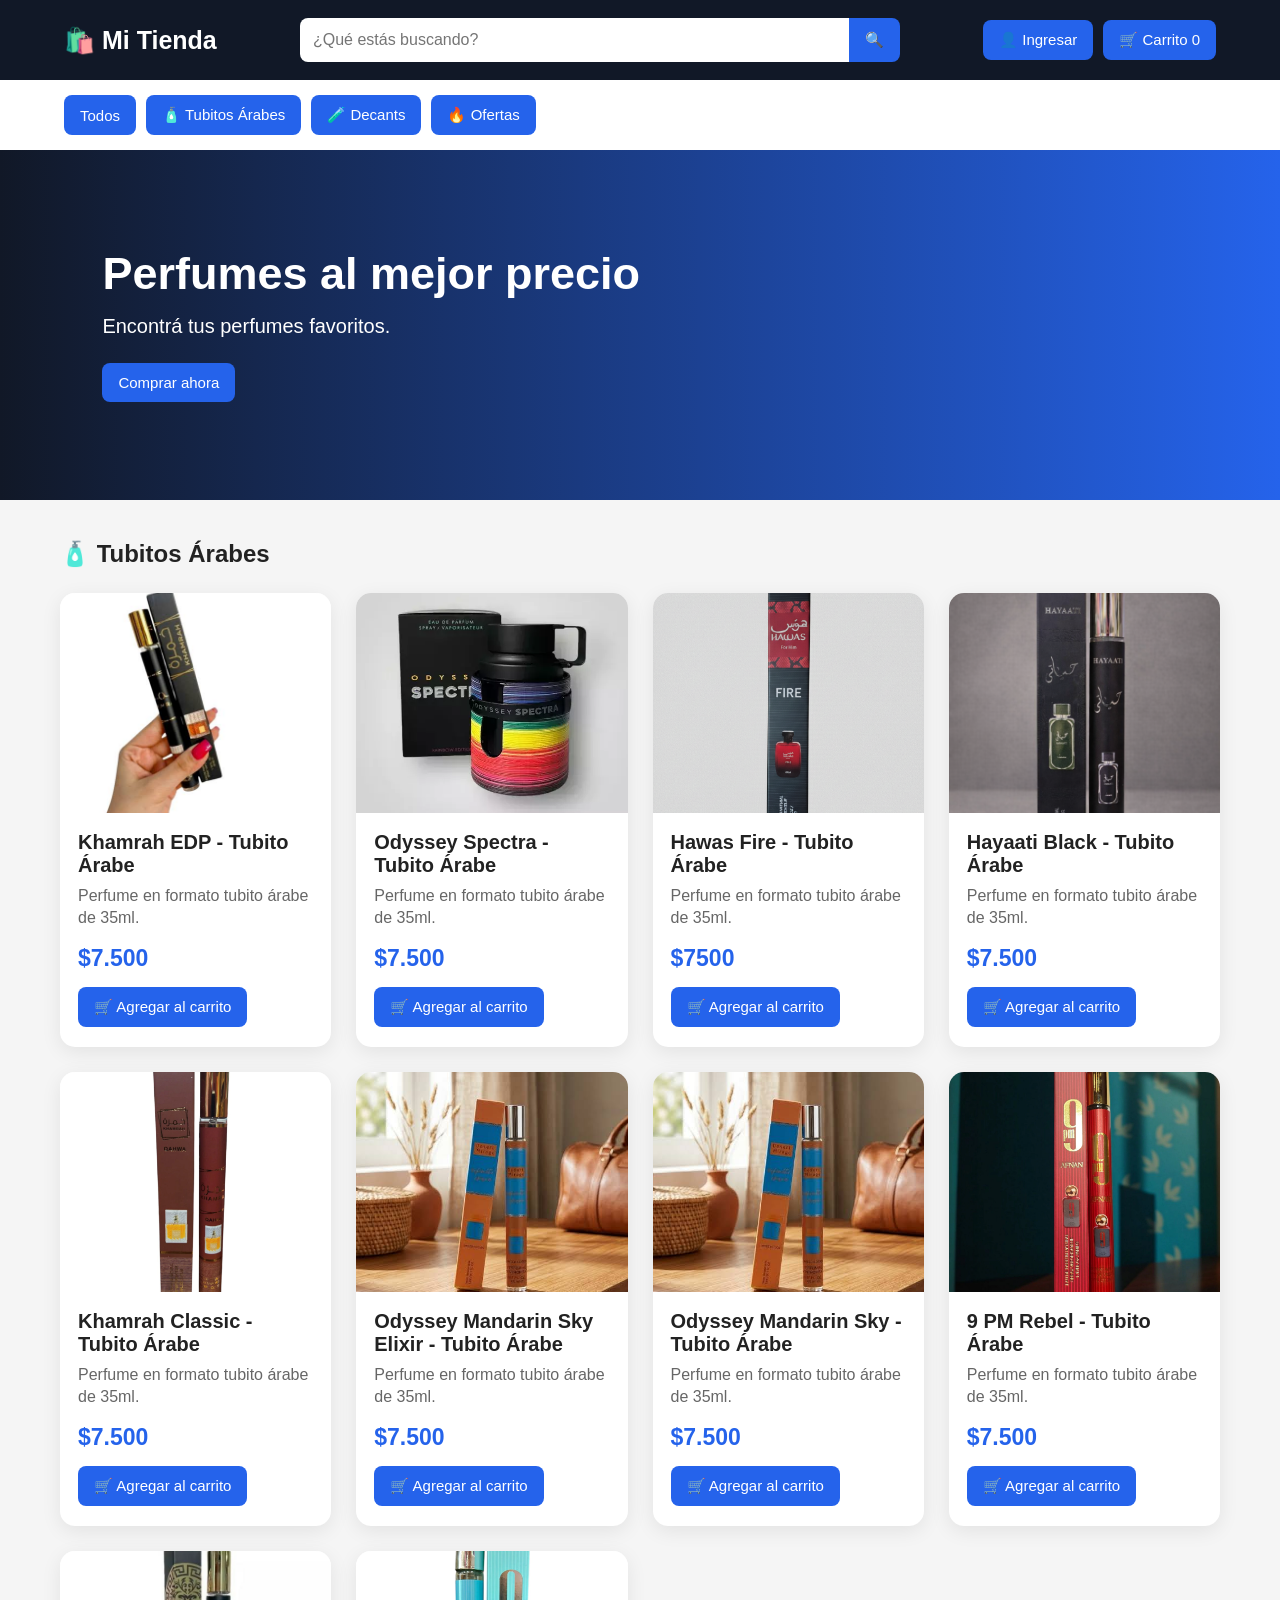
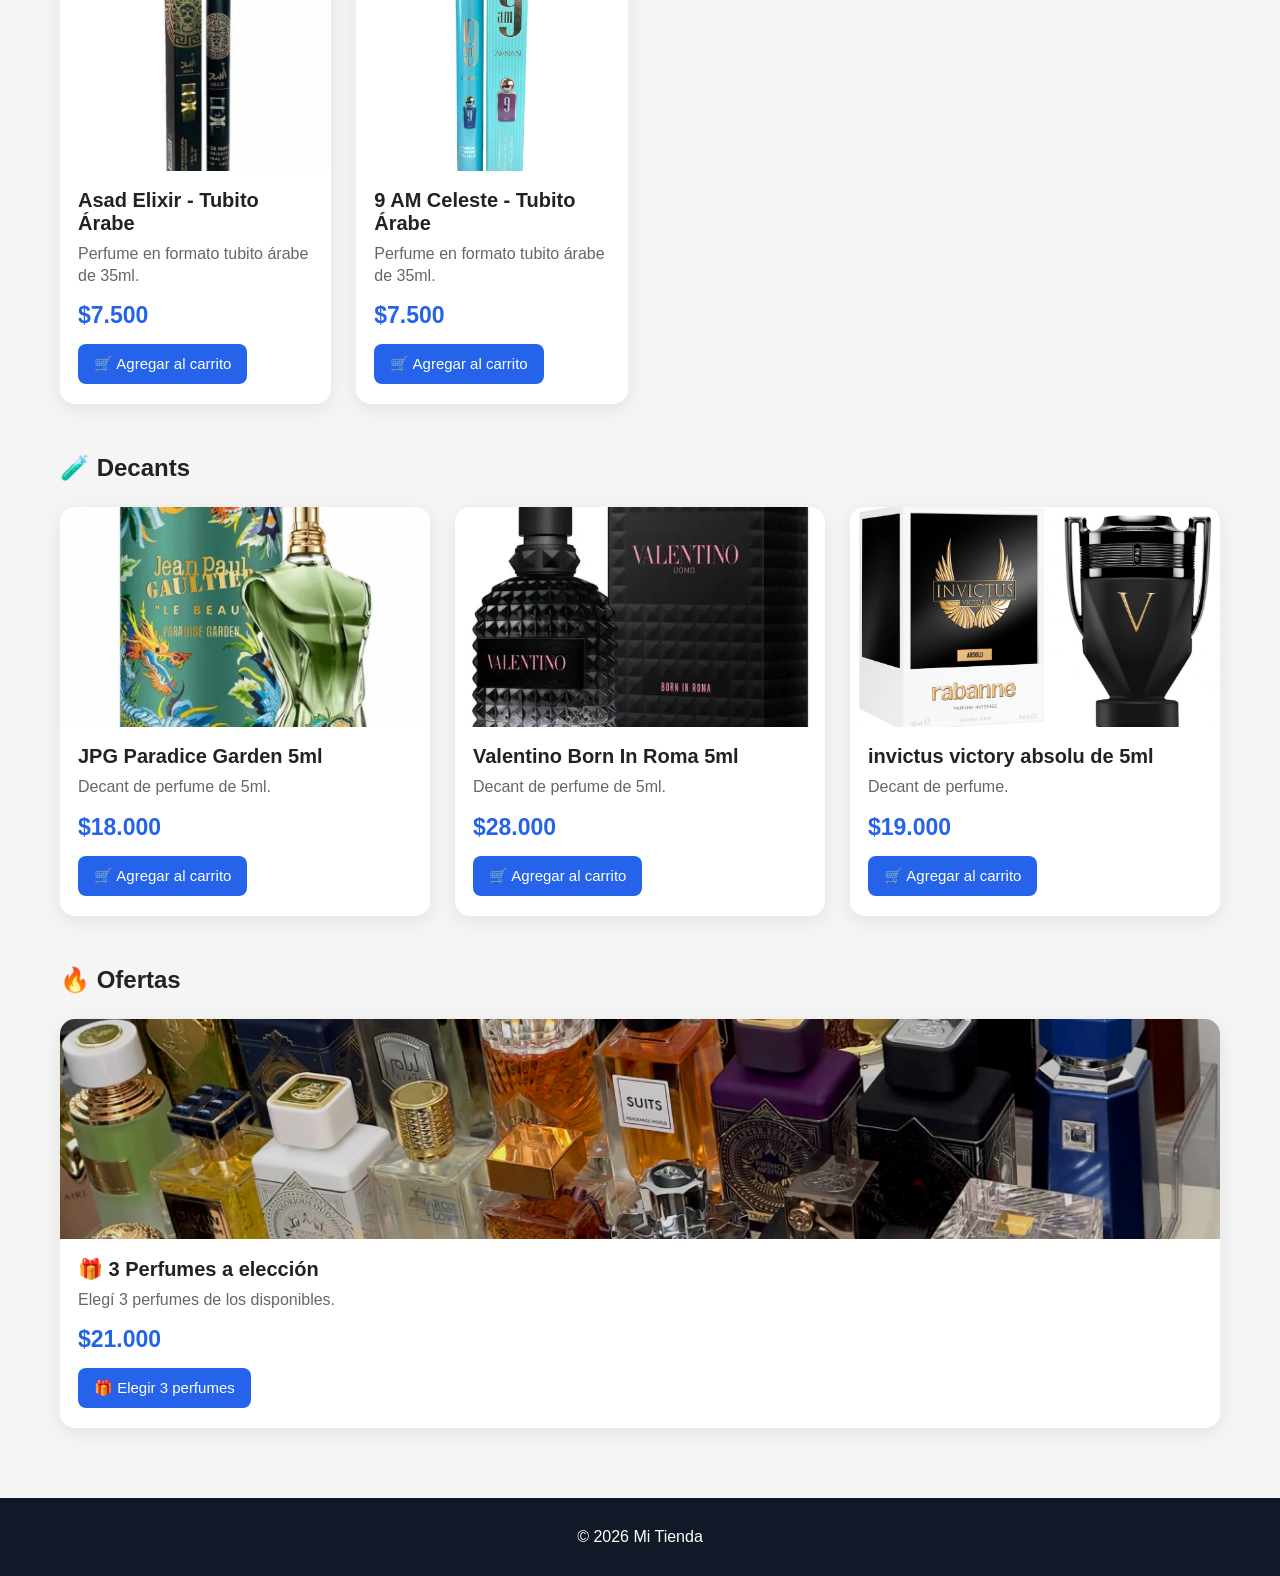
==== commit a429d3b4: "Update index.html" ====
--- a/index.html
+++ b/index.html
@@ -483,13 +483,13 @@
         </p>
 
         <p class="precio">
-            $15.000
+            $18.000
         </p>
 
         <button
             onclick="agregarCarrito(
                 'JPG Paradice Garden 5ml',
-                15000
+                18000
             )"
         >
             🛒 Agregar al carrito
@@ -526,7 +526,7 @@
         <button
             onclick="agregarCarrito(
                 'Valentino Born In Roma 5ml',
-                13000
+                28000
             )"
         >
             🛒 Agregar al carrito
@@ -562,8 +562,8 @@
 
         <button
             onclick="agregarCarrito(
-                'Mandarin Sky de 5ml',
-                6500
+                'invictus victory absolu de 5ml',
+                19000
             )"
         >
             🛒 Agregar al carrito
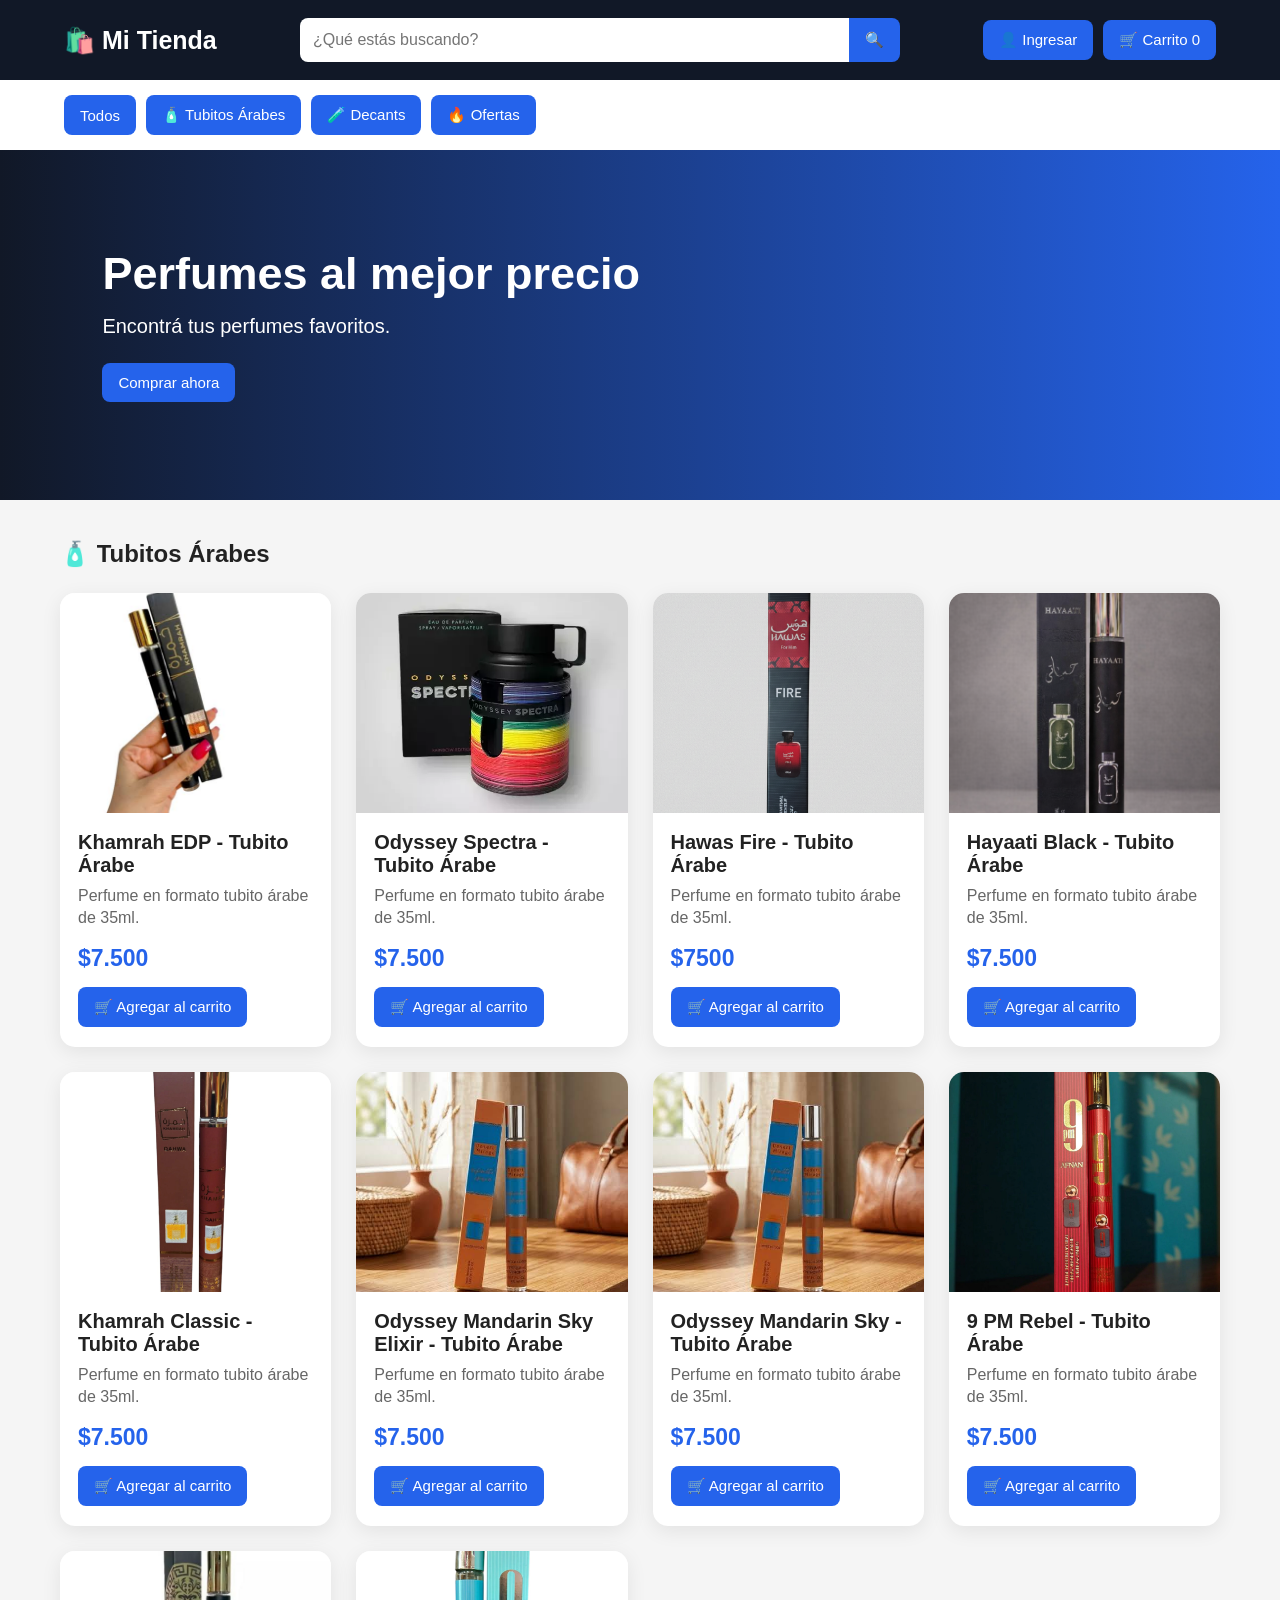
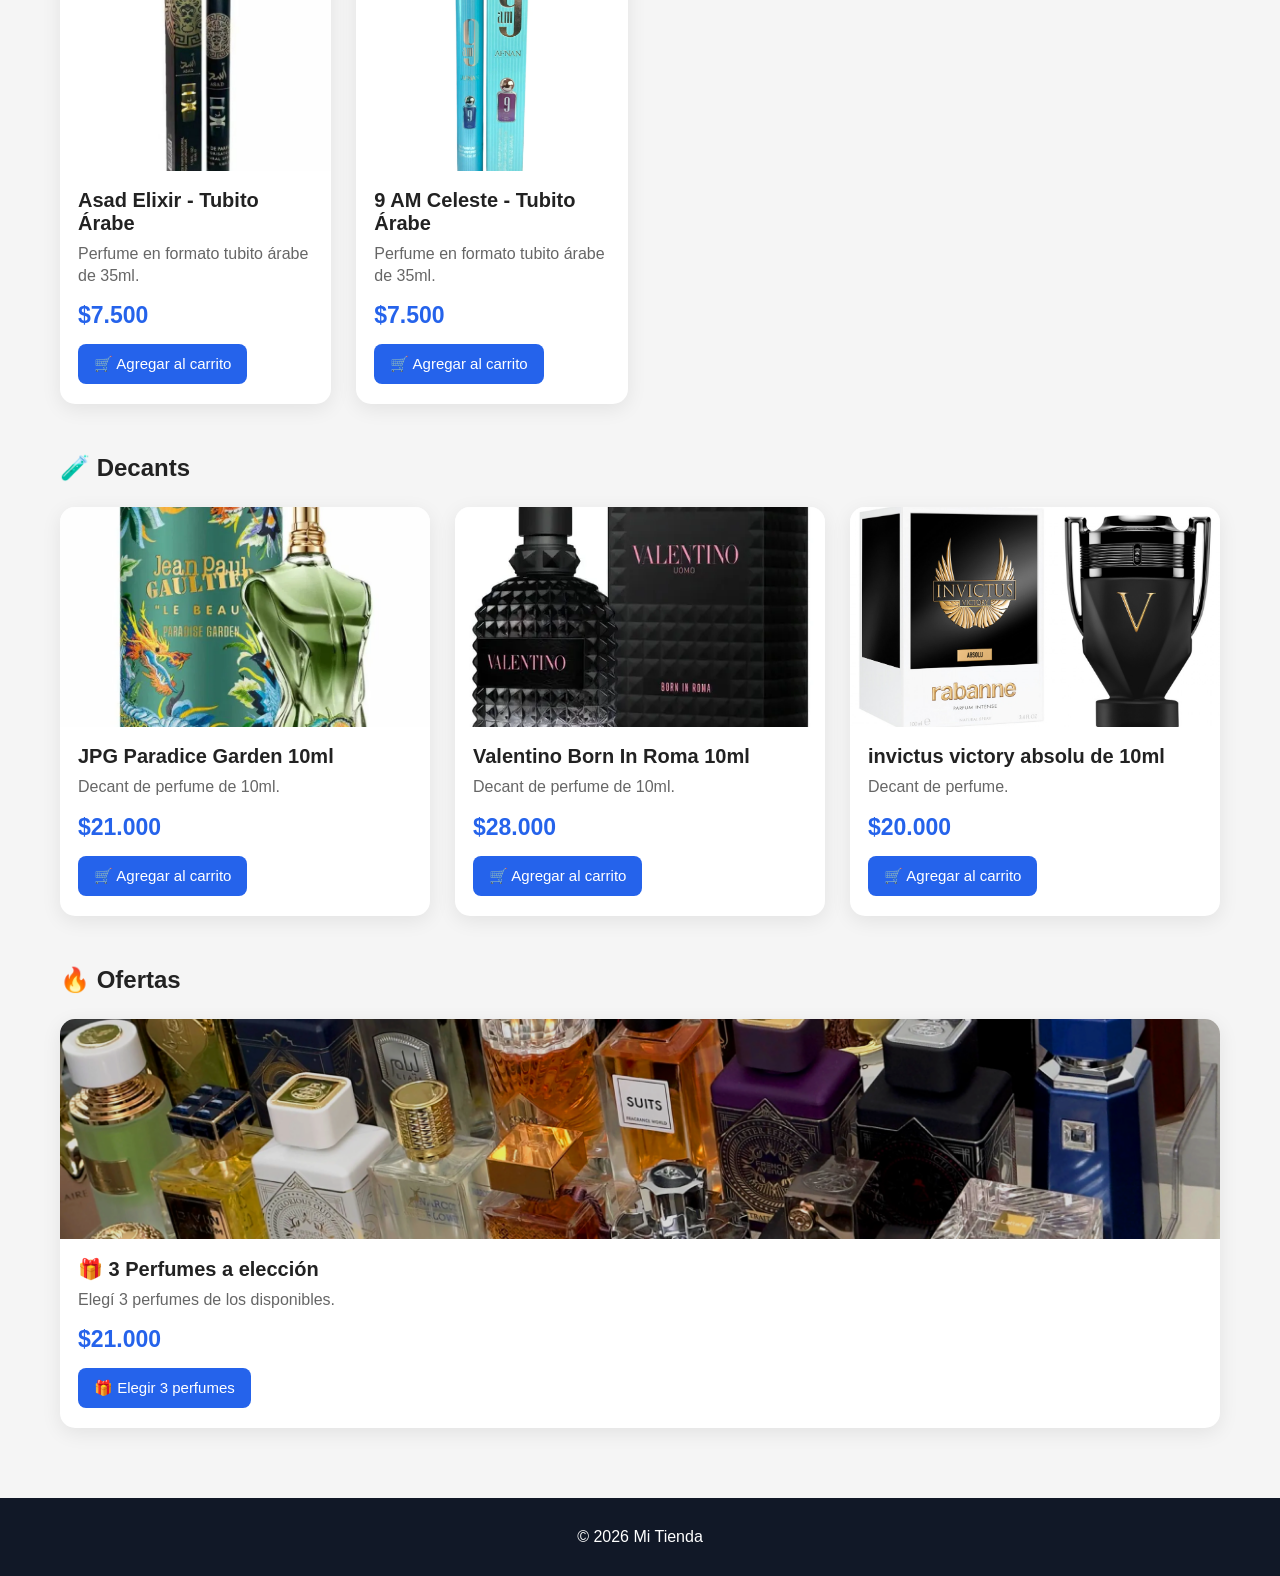
==== commit 4bc76c80: "Update index.html" ====
--- a/index.html
+++ b/index.html
@@ -475,21 +475,21 @@
         >
 
         <h3>
-            JPG Paradice Garden 5ml
-        </h3>
-
-        <p class="descripcion">
-            Decant de perfume de 5ml.
-        </p>
-
-        <p class="precio">
-            $18.000
+            JPG Paradice Garden 10ml
+        </h3>
+
+        <p class="descripcion">
+            Decant de perfume de 10ml.
+        </p>
+
+        <p class="precio">
+            $21.000
         </p>
 
         <button
             onclick="agregarCarrito(
-                'JPG Paradice Garden 5ml',
-                18000
+                'JPG Paradice Garden 10ml',
+                21000
             )"
         >
             🛒 Agregar al carrito
@@ -508,15 +508,15 @@
 
         <img
             src="foto-decant2.jpg"
-            alt="Valentino Born In Roma 5ml"
-        >
-
-        <h3>
-            Valentino Born In Roma 5ml
-        </h3>
-
-        <p class="descripcion">
-            Decant de perfume de 5ml.
+            alt="Valentino Born In Roma 10ml"
+        >
+
+        <h3>
+            Valentino Born In Roma 10ml
+        </h3>
+
+        <p class="descripcion">
+            Decant de perfume de 10ml.
         </p>
 
         <p class="precio">
@@ -525,7 +525,7 @@
 
         <button
             onclick="agregarCarrito(
-                'Valentino Born In Roma 5ml',
+                'Valentino Born In Roma 10ml',
                 28000
             )"
         >
@@ -545,11 +545,11 @@
 
         <img
             src="foto-decant3.jpg"
-            alt="invictus victori absolu"
-        >
-
-        <h3>
-            invictus victory absolu de 5ml
+            alt="invictus victori absolu 10ml"
+        >
+
+        <h3>
+            invictus victory absolu de 10ml
         </h3>
 
         <p class="descripcion">
@@ -557,13 +557,13 @@
         </p>
 
         <p class="precio">
-            $19.000
+            $20.000
         </p>
 
         <button
             onclick="agregarCarrito(
-                'invictus victory absolu de 5ml',
-                19000
+                'invictus victory absolu de 10ml',
+                20000
             )"
         >
             🛒 Agregar al carrito
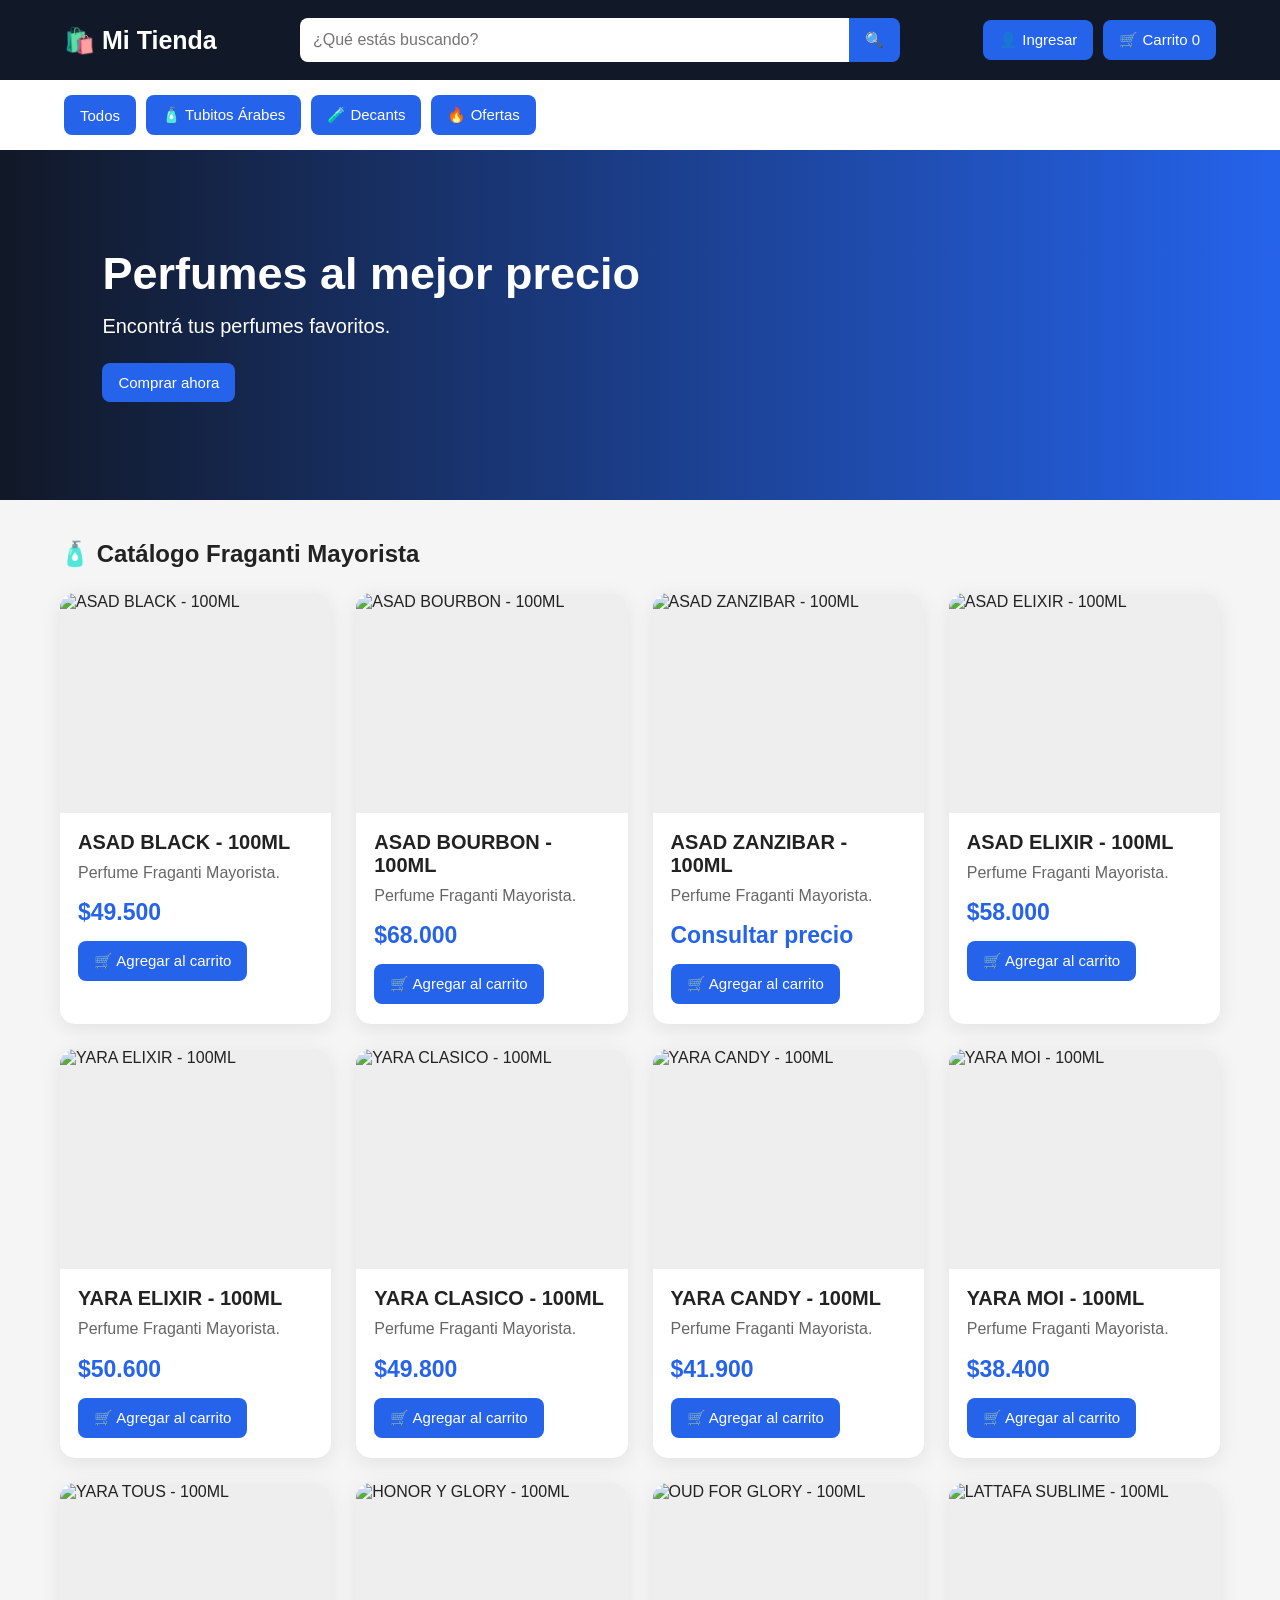
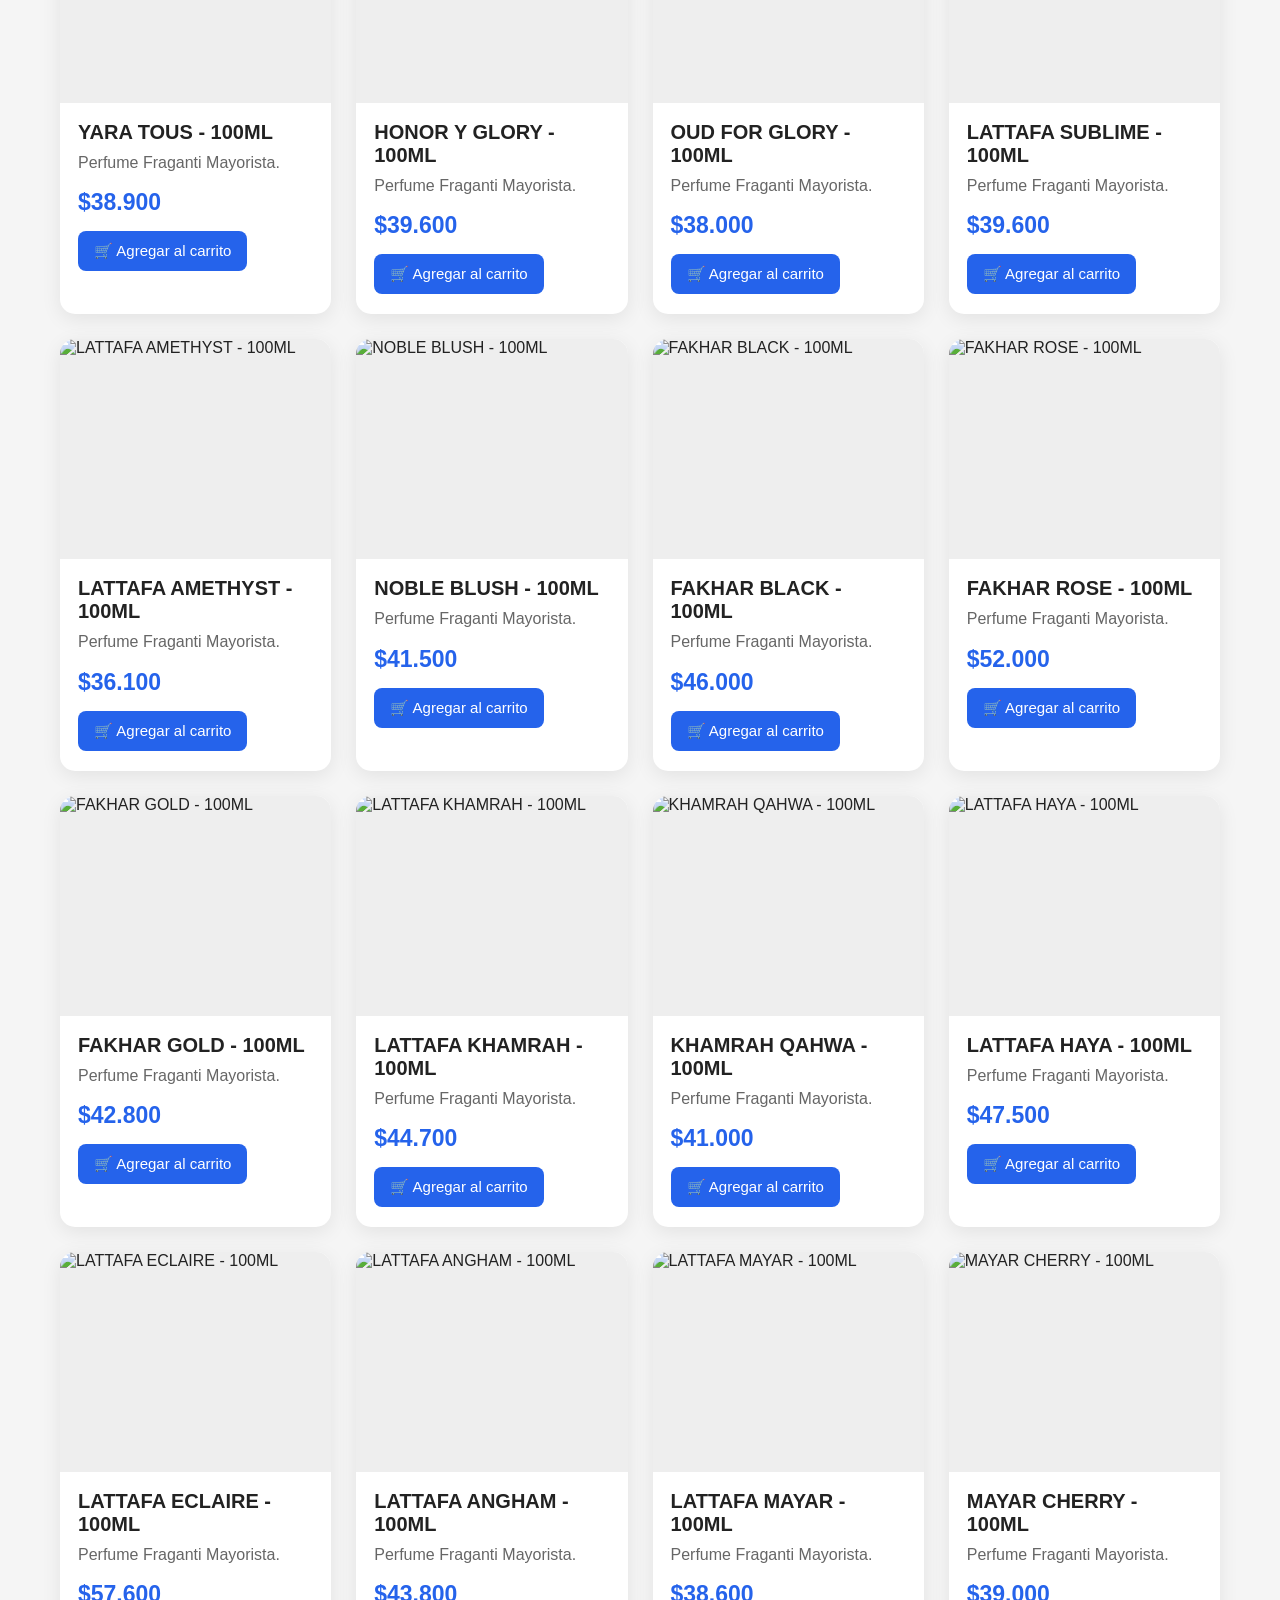
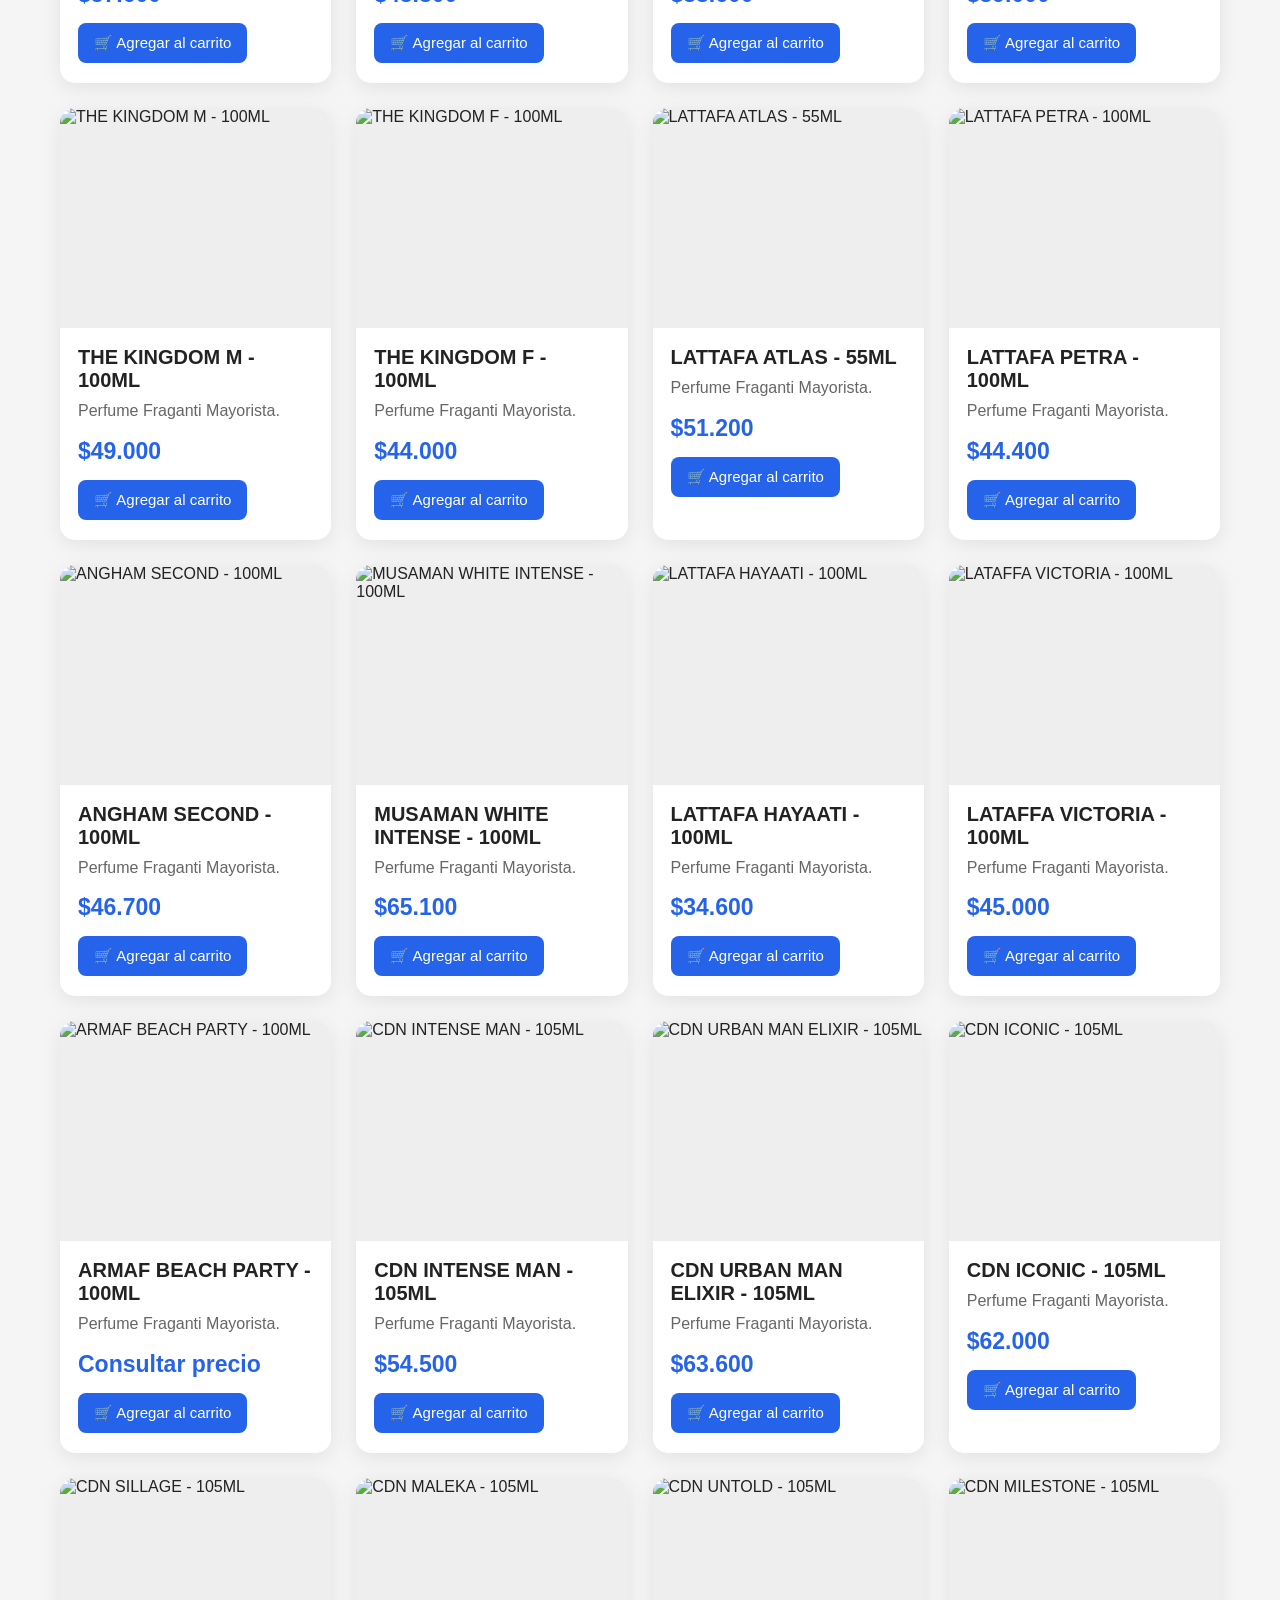
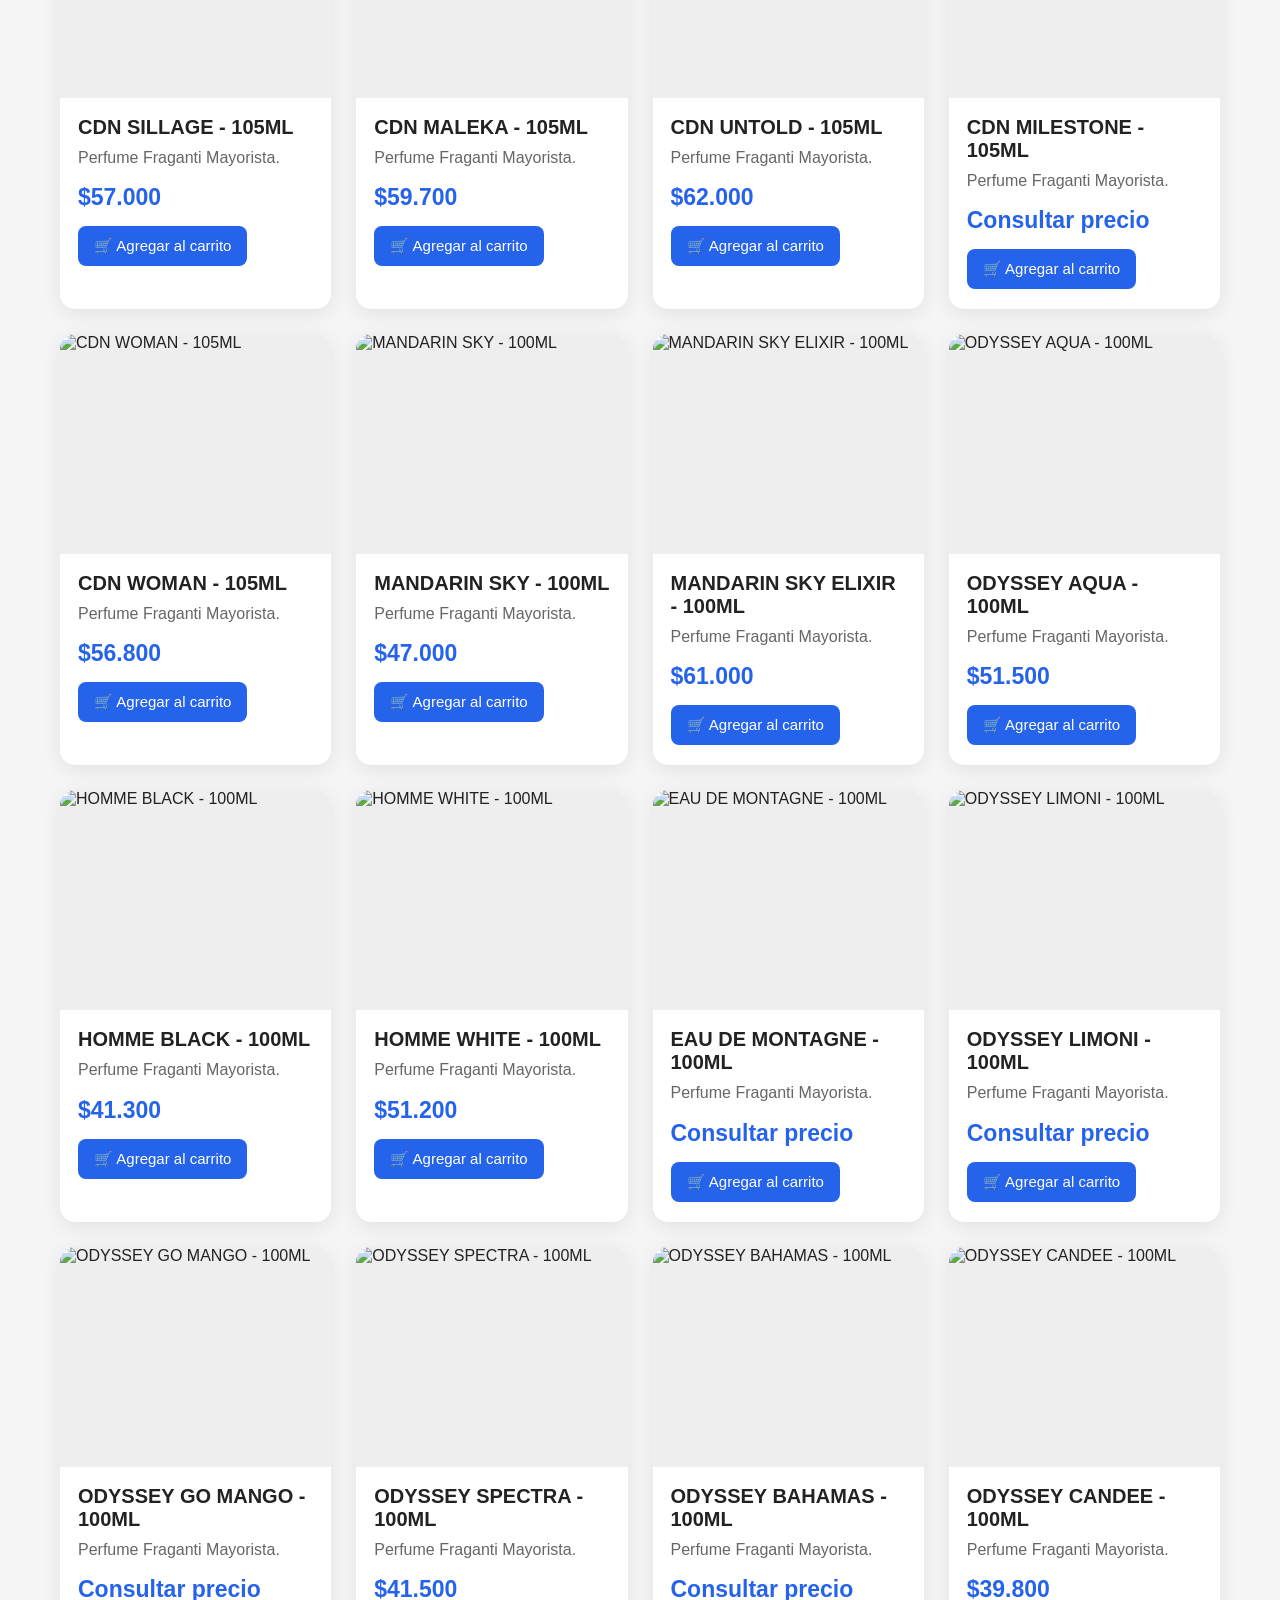
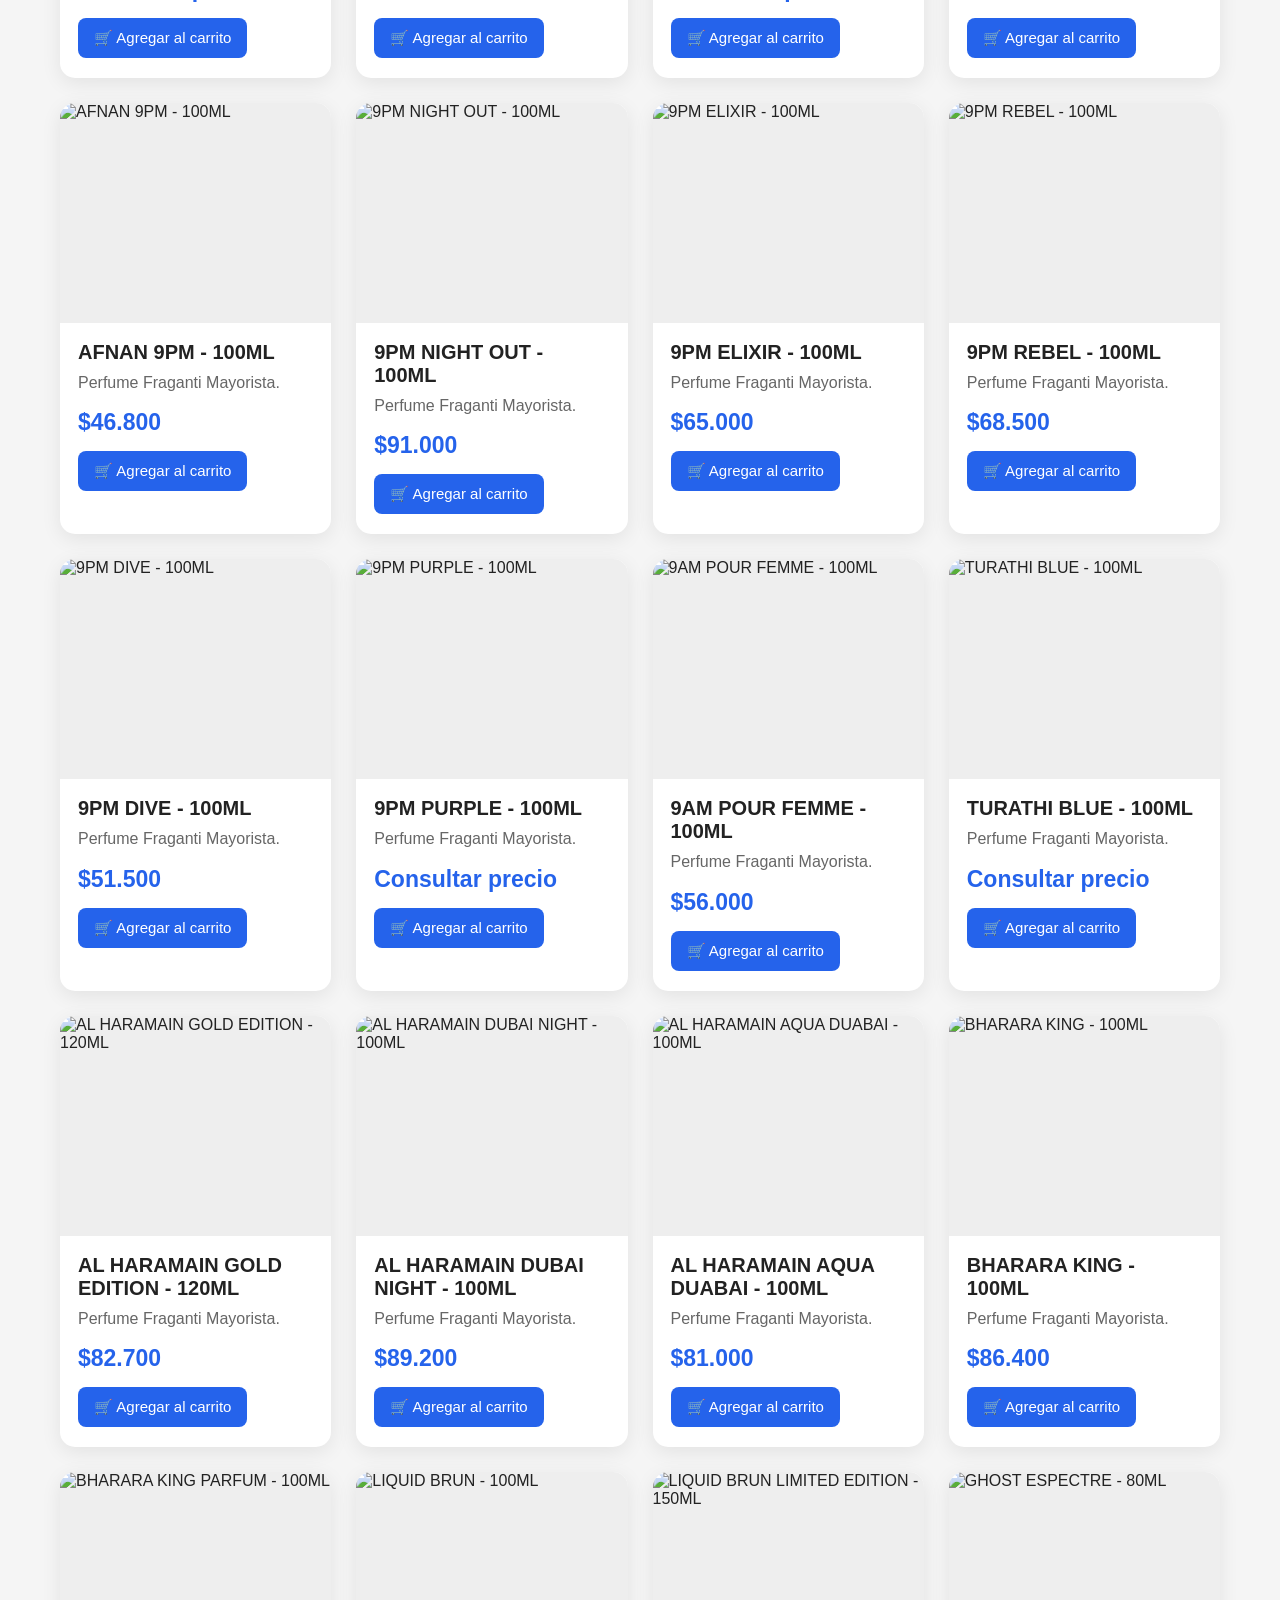
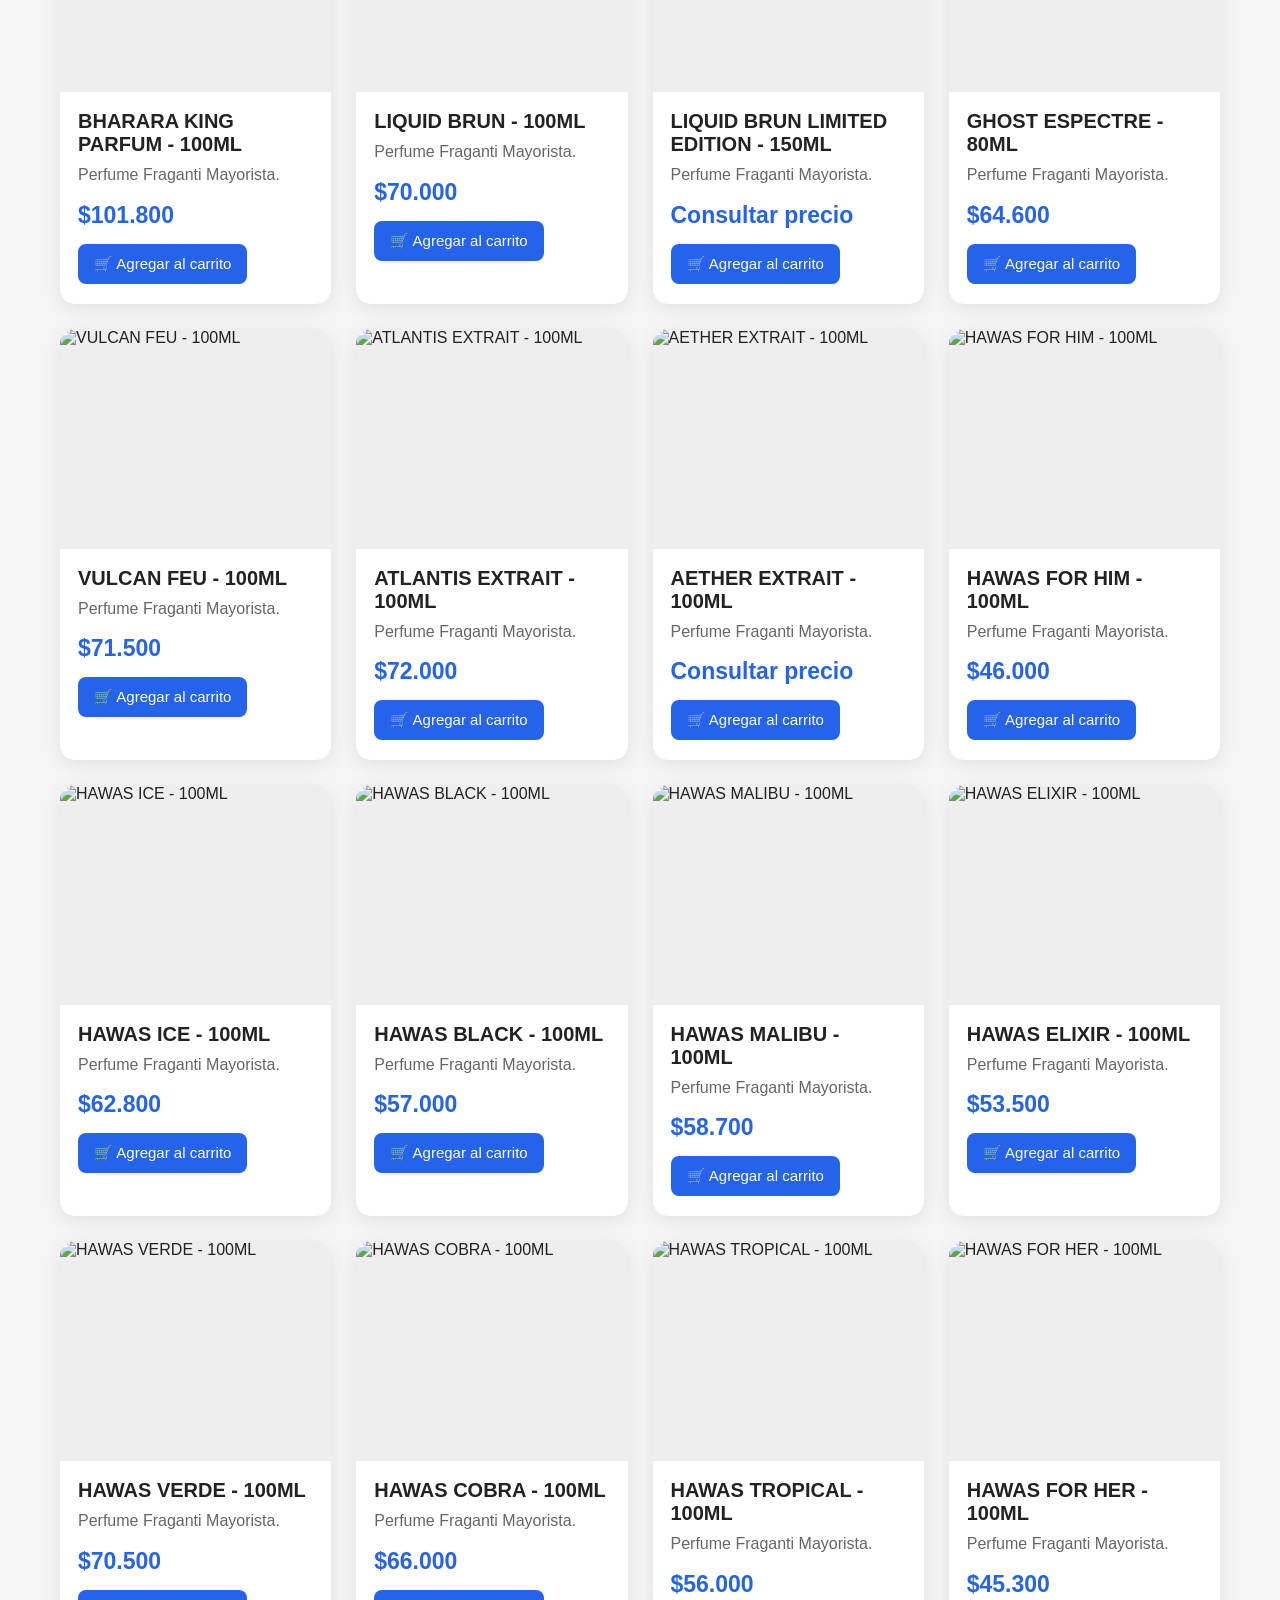
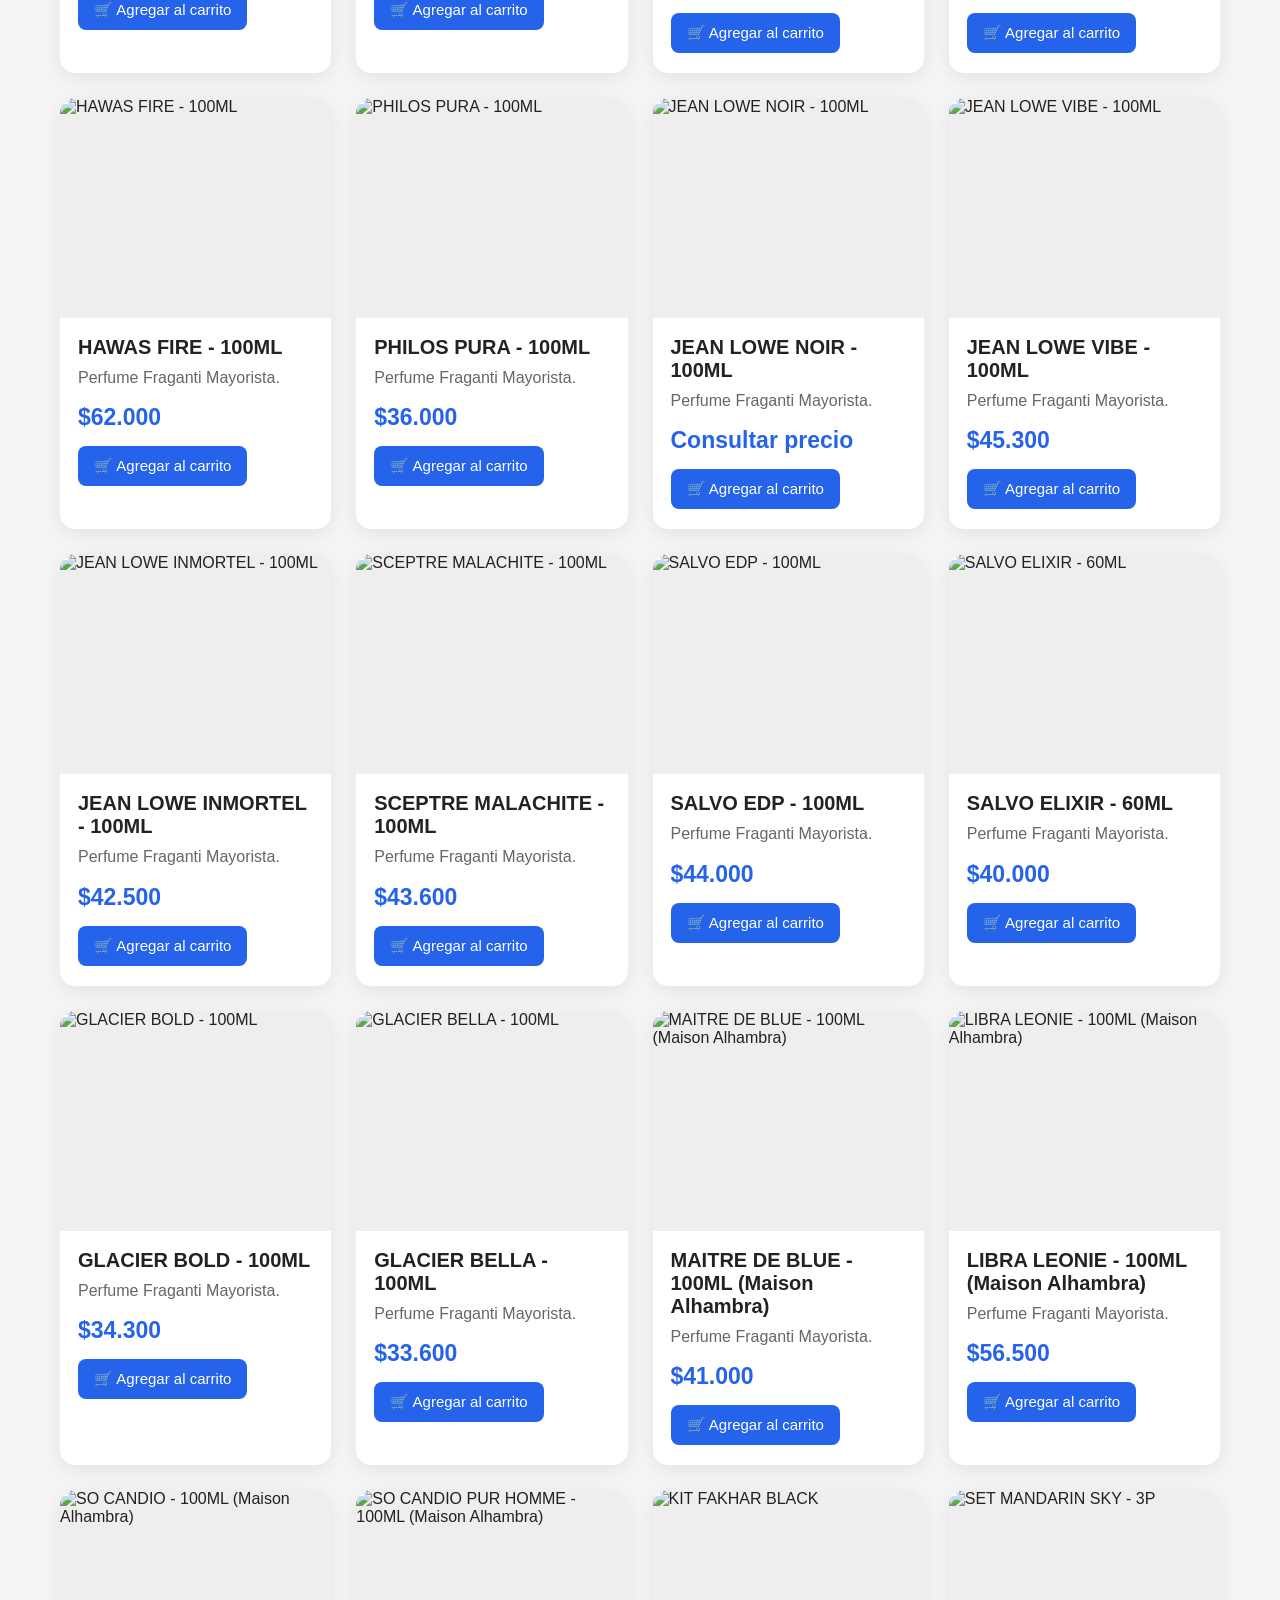
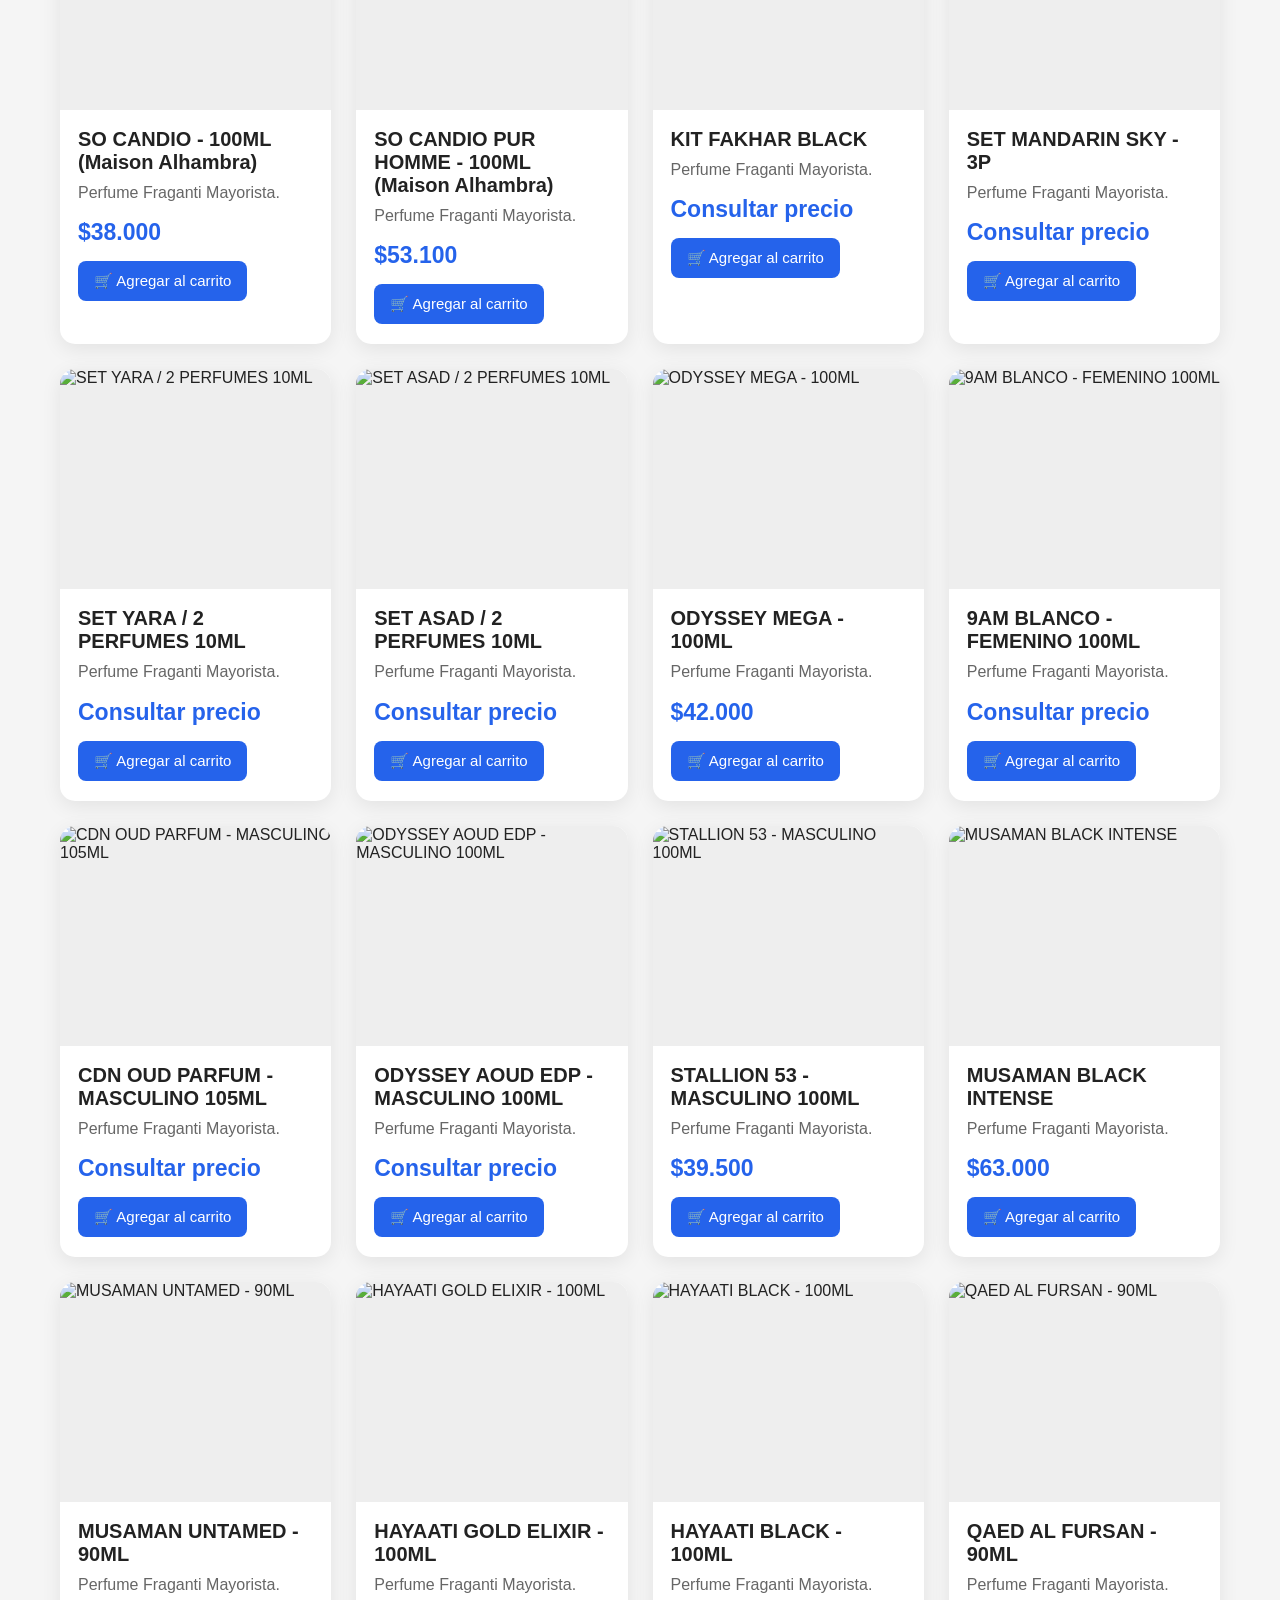
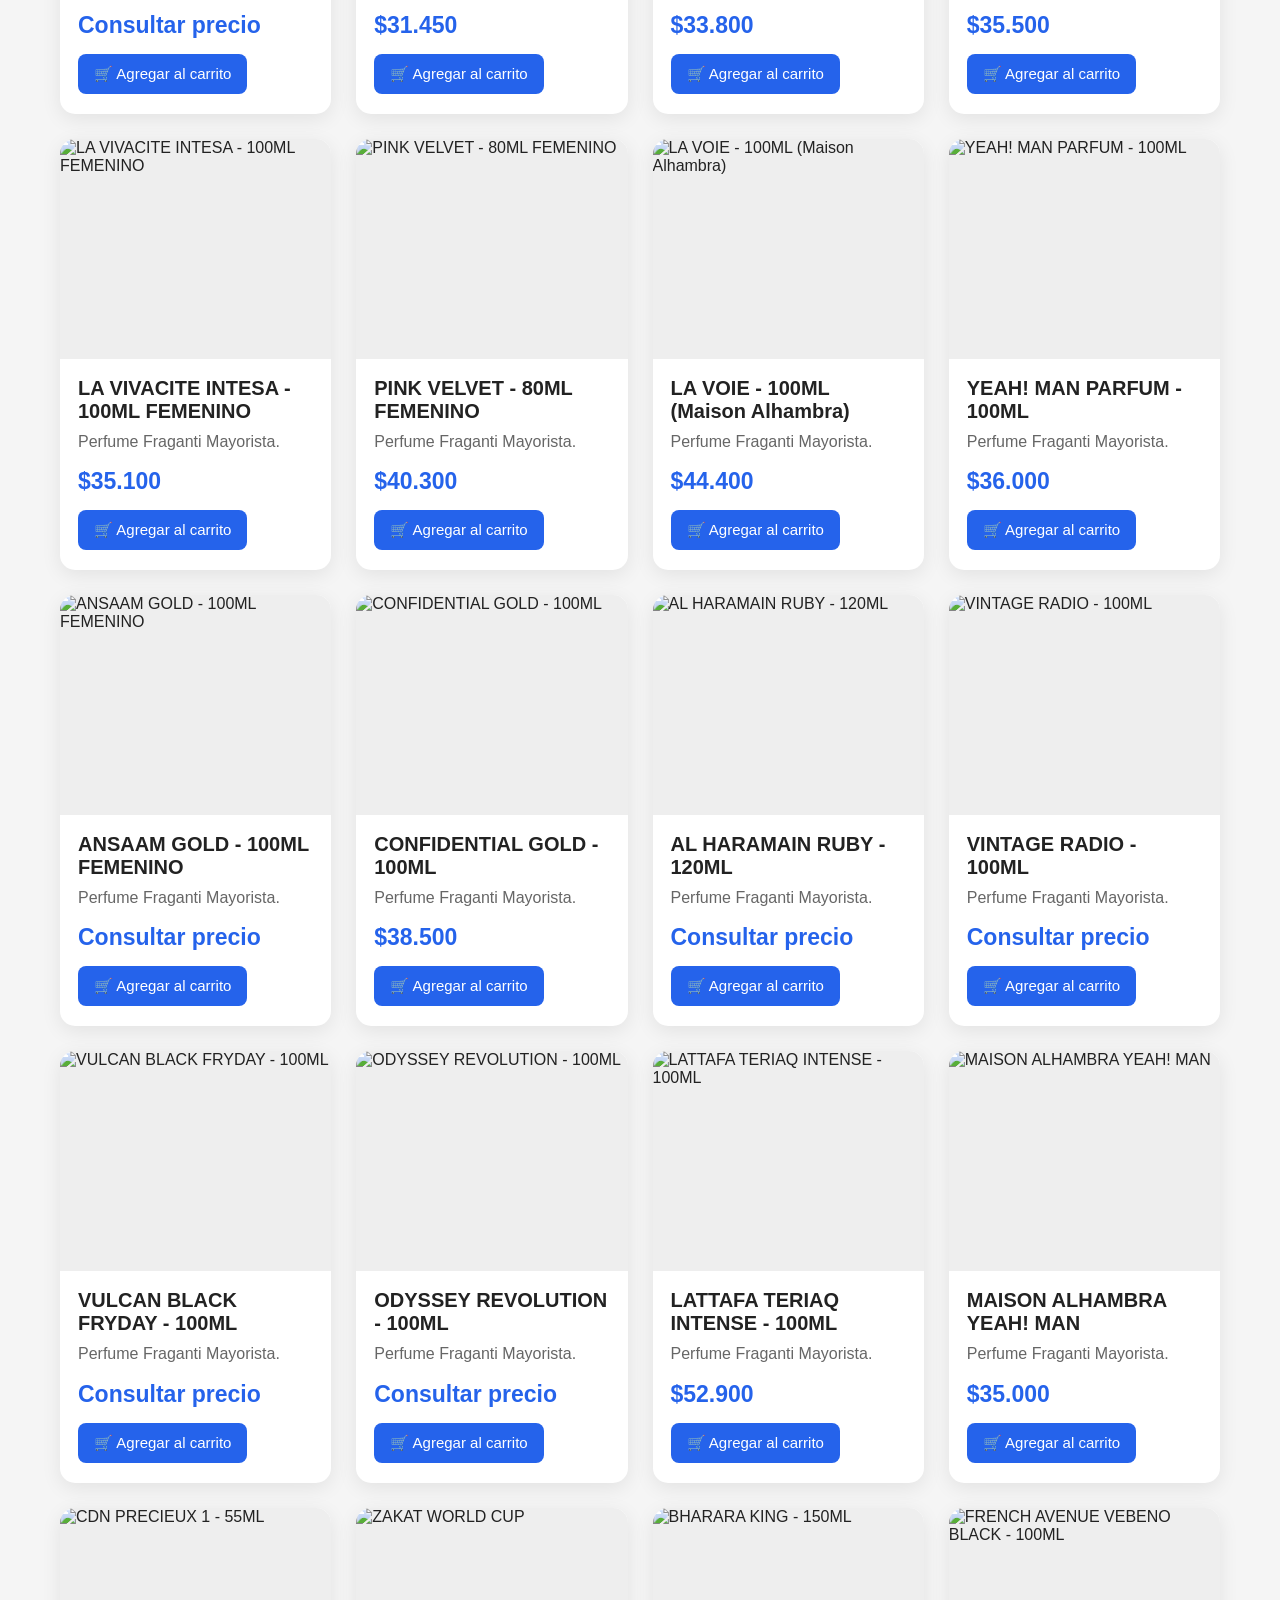
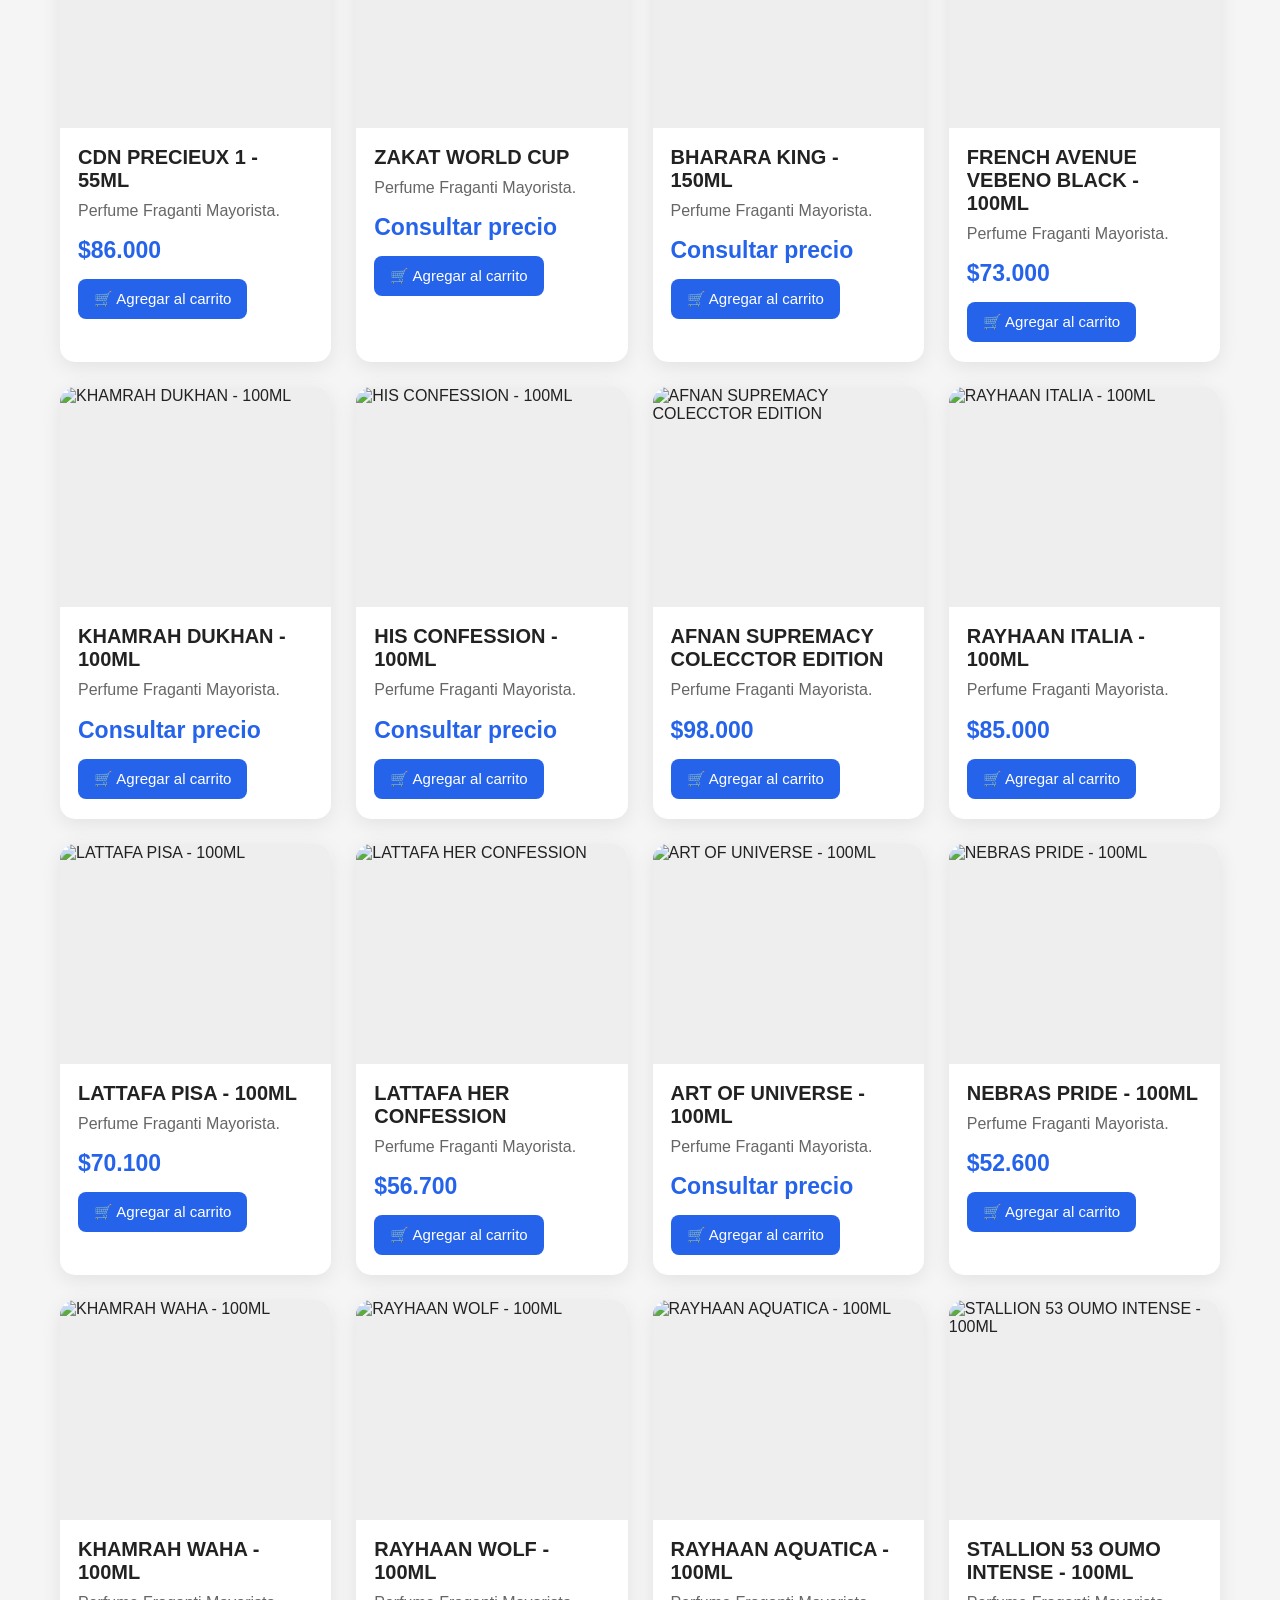
==== commit 6f138298: "Update index.html" ====
--- a/index.html
+++ b/index.html
@@ -124,331 +124,1952 @@
 
 
 <!-- =====================================================
-     TUBITOS ÁRABES
+     CATALOGO FRAGANTI MAYORISTA - 149 PRODUCTOS
 ===================================================== -->
 
 <h2>
-    🧴 Tubitos Árabes
+    🧴 Catálogo Fraganti Mayorista
 </h2>
 
-<div
-    id="productos"
-    class="productos"
->
-
-
-    <!-- PRODUCTO 1 -->
-
-    <article
-        class="producto"
-        data-categoria="tubitos-arabes"
-    >
-
-        <img
-            src="khramra.jpeg"
-            alt="Khamrah EDP - Tubito Árabe"
-        >
-
-        <h3>
-            Khamrah EDP - Tubito Árabe
-        </h3>
-
-        <p class="descripcion">
-            Perfume en formato tubito árabe de 35ml.
-        </p>
-
-        <p class="precio">
-            $7.500
-        </p>
-
-        <button onclick="agregarCarrito('Khamrah EDP - Tubito Árabe', 7500)">
-            🛒 Agregar al carrito
-        </button>
-
-    </article>
-
-
-    <!-- PRODUCTO 2 -->
-
-    <article
-        class="producto"
-        data-categoria="tubitos-arabes"
-    >
-
-        <img
-            src="spectra.webp"
-            alt="Odyssey Spectra - Tubito Árabe"
-        >
-
-        <h3>
-            Odyssey Spectra - Tubito Árabe
-        </h3>
-
-        <p class="descripcion">
-            Perfume en formato tubito árabe de 35ml.
-        </p>
-
-        <p class="precio">
-            $7.500
-        </p>
-
-        <button onclick="agregarCarrito('Odyssey Spectra - Tubito Árabe', 6500)">
-            🛒 Agregar al carrito
-        </button>
-
-    </article>
-
-
-    <!-- PRODUCTO 3 -->
-
-    <article
-        class="producto"
-        data-categoria="tubitos-arabes"
-    >
-
-        <img
-            src="hawas.png"
-            alt="Hawas Fire - Tubito Árabe"
-        >
-
-        <h3>
-            Hawas Fire - Tubito Árabe
-        </h3>
-
-        <p class="descripcion">
-            Perfume en formato tubito árabe de 35ml.
-        </p>
-
-        <p class="precio">
-            $7500
-        </p>
-
-        <button onclick="agregarCarrito('Hawas Fire - Tubito Árabe', 7.500)">
-            🛒 Agregar al carrito
-        </button>
-
-    </article>
-
-
-    <!-- PRODUCTO 4 -->
-
-    <article
-        class="producto"
-        data-categoria="tubitos-arabes"
-    >
-
-        <img
-            src="hayati.png"
-            alt="Hayaati Black - Tubito Árabe"
-        >
-
-        <h3>
-            Hayaati Black - Tubito Árabe
-        </h3>
-
-        <p class="descripcion">
-            Perfume en formato tubito árabe de 35ml.
-        </p>
-
-        <p class="precio">
-            $7.500
-        </p>
-
-        <button onclick="agregarCarrito('Hayaati Black - Tubito Árabe', 7500)">
-            🛒 Agregar al carrito
-        </button>
-
-    </article>
-
-
-    <!-- PRODUCTO 5 -->
-
-    <article
-        class="producto"
-        data-categoria="tubitos-arabes"
-    >
-
-        <img
-            src="khambra classic.webp"
-            alt="Khamrah Classic - Tubito Árabe"
-        >
-
-        <h3>
-            Khamrah Classic - Tubito Árabe
-        </h3>
-
-        <p class="descripcion">
-            Perfume en formato tubito árabe de 35ml.
-        </p>
-
-        <p class="precio">
-            $7.500
-        </p>
-
-        <button onclick="agregarCarrito('Khamrah Classic - Tubito Árabe', 7500)">
-            🛒 Agregar al carrito
-        </button>
-
-    </article>
-
-
-    <!-- PRODUCTO 6 -->
-
-    <article
-        class="producto"
-        data-categoria="tubitos-arabes"
-    >
-
-        <img
-            src="mandarin elixir.jpeg"
-            alt="Odyssey Mandarin Sky Elixir"
-        >
-
-        <h3>
-            Odyssey Mandarin Sky Elixir - Tubito Árabe
-        </h3>
-
-        <p class="descripcion">
-            Perfume en formato tubito árabe de 35ml.
-        </p>
-
-        <p class="precio">
-            $7.500
-        </p>
-
-        <button onclick="agregarCarrito('Odyssey Mandarin Sky Elixir - Tubito Árabe', 7500)">
-            🛒 Agregar al carrito
-        </button>
-
-    </article>
-
-
-    <!-- PRODUCTO 7 -->
-
-    <article
-        class="producto"
-        data-categoria="tubitos-arabes"
-    >
-
-        <img
-            src="mandarin elixir.jpeg"
-            alt="Odyssey Mandarin Sky"
-        >
-
-        <h3>
-            Odyssey Mandarin Sky - Tubito Árabe
-        </h3>
-
-        <p class="descripcion">
-            Perfume en formato tubito árabe de 35ml.
-        </p>
-
-        <p class="precio">
-            $7.500
-        </p>
-
-        <button onclick="agregarCarrito('Odyssey Mandarin Sky - Tubito Árabe', 7500)">
-            🛒 Agregar al carrito
-        </button>
-
-    </article>
-
-
-    <!-- PRODUCTO 8 -->
-
-    <article
-        class="producto"
-        data-categoria="tubitos-arabes"
-    >
-
-        <img
-            src="9pm rebel.webp"
-            alt="9 PM Rebel - Tubito Árabe"
-        >
-
-        <h3>
-            9 PM Rebel - Tubito Árabe
-        </h3>
-
-        <p class="descripcion">
-            Perfume en formato tubito árabe de 35ml.
-        </p>
-
-        <p class="precio">
-            $7.500
-        </p>
-
-        <button onclick="agregarCarrito('9 PM Rebel - Tubito Árabe', 7500)">
-            🛒 Agregar al carrito
-        </button>
-
-    </article>
-
-
-    <!-- PRODUCTO 9 -->
-
-    <article
-        class="producto"
-        data-categoria="tubitos-arabes"
-    >
-
-        <img
-            src="asad elixir.jpg"
-            alt="Asad Elixir - Tubito Árabe"
-        >
-
-        <h3>
-            Asad Elixir - Tubito Árabe
-        </h3>
-
-        <p class="descripcion">
-            Perfume en formato tubito árabe de 35ml.
-        </p>
-
-        <p class="precio">
-            $7.500
-        </p>
-
-        <button onclick="agregarCarrito('Asad Elixir - Tubito Árabe', 7500)">
-            🛒 Agregar al carrito
-        </button>
-
-    </article>
-
-
-    <!-- PRODUCTO 10 -->
-
-    <article
-        class="producto"
-        data-categoria="tubitos-arabes"
-    >
-
-        <img
-            src="9am celeste.webp"
-            alt="9 AM Celeste - Tubito Árabe"
-        >
-
-        <h3>
-            9 AM Celeste - Tubito Árabe
-        </h3>
-
-        <p class="descripcion">
-            Perfume en formato tubito árabe de 35ml.
-        </p>
-
-        <p class="precio">
-            $7.500
-        </p>
-
-        <button onclick="agregarCarrito('9 AM Celeste - Tubito Árabe', 7500)">
-            🛒 Agregar al carrito
-        </button>
-
-    </article>
-
+<div id="productos" class="productos">
+
+    <!-- PERFUME 1 -->
+    <article class="producto" data-categoria="perfumes">
+        <img src="imagen-perfume-1.jpg" alt="ASAD BLACK - 100ML">
+        <h3>ASAD BLACK - 100ML</h3>
+        <p class="descripcion">
+            Perfume Fraganti Mayorista.
+        </p>
+        <p class="precio">$49.500</p>
+        <button onclick="agregarCarrito('ASAD BLACK - 100ML', 49500)">
+            🛒 Agregar al carrito
+        </button>
+    </article>
+
+    <!-- PERFUME 2 -->
+    <article class="producto" data-categoria="perfumes">
+        <img src="imagen-perfume-2.jpg" alt="ASAD BOURBON - 100ML">
+        <h3>ASAD BOURBON - 100ML</h3>
+        <p class="descripcion">
+            Perfume Fraganti Mayorista.
+        </p>
+        <p class="precio">$68.000</p>
+        <button onclick="agregarCarrito('ASAD BOURBON - 100ML', 68000)">
+            🛒 Agregar al carrito
+        </button>
+    </article>
+
+    <!-- PERFUME 3 -->
+    <article class="producto" data-categoria="perfumes">
+        <img src="imagen-perfume-3.jpg" alt="ASAD ZANZIBAR - 100ML">
+        <h3>ASAD ZANZIBAR - 100ML</h3>
+        <p class="descripcion">
+            Perfume Fraganti Mayorista.
+        </p>
+        <p class="precio">Consultar precio</p>
+        <button onclick="agregarCarrito('ASAD ZANZIBAR - 100ML', 0)">
+            🛒 Agregar al carrito
+        </button>
+    </article>
+
+    <!-- PERFUME 4 -->
+    <article class="producto" data-categoria="perfumes">
+        <img src="imagen-perfume-4.jpg" alt="ASAD ELIXIR - 100ML">
+        <h3>ASAD ELIXIR - 100ML</h3>
+        <p class="descripcion">
+            Perfume Fraganti Mayorista.
+        </p>
+        <p class="precio">$58.000</p>
+        <button onclick="agregarCarrito('ASAD ELIXIR - 100ML', 58000)">
+            🛒 Agregar al carrito
+        </button>
+    </article>
+
+    <!-- PERFUME 5 -->
+    <article class="producto" data-categoria="perfumes">
+        <img src="imagen-perfume-5.jpg" alt="YARA ELIXIR - 100ML">
+        <h3>YARA ELIXIR - 100ML</h3>
+        <p class="descripcion">
+            Perfume Fraganti Mayorista.
+        </p>
+        <p class="precio">$50.600</p>
+        <button onclick="agregarCarrito('YARA ELIXIR - 100ML', 50600)">
+            🛒 Agregar al carrito
+        </button>
+    </article>
+
+    <!-- PERFUME 6 -->
+    <article class="producto" data-categoria="perfumes">
+        <img src="imagen-perfume-6.jpg" alt="YARA CLASICO - 100ML">
+        <h3>YARA CLASICO - 100ML</h3>
+        <p class="descripcion">
+            Perfume Fraganti Mayorista.
+        </p>
+        <p class="precio">$49.800</p>
+        <button onclick="agregarCarrito('YARA CLASICO - 100ML', 49800)">
+            🛒 Agregar al carrito
+        </button>
+    </article>
+
+    <!-- PERFUME 7 -->
+    <article class="producto" data-categoria="perfumes">
+        <img src="imagen-perfume-7.jpg" alt="YARA CANDY - 100ML">
+        <h3>YARA CANDY - 100ML</h3>
+        <p class="descripcion">
+            Perfume Fraganti Mayorista.
+        </p>
+        <p class="precio">$41.900</p>
+        <button onclick="agregarCarrito('YARA CANDY - 100ML', 41900)">
+            🛒 Agregar al carrito
+        </button>
+    </article>
+
+    <!-- PERFUME 8 -->
+    <article class="producto" data-categoria="perfumes">
+        <img src="imagen-perfume-8.jpg" alt="YARA MOI - 100ML">
+        <h3>YARA MOI - 100ML</h3>
+        <p class="descripcion">
+            Perfume Fraganti Mayorista.
+        </p>
+        <p class="precio">$38.400</p>
+        <button onclick="agregarCarrito('YARA MOI - 100ML', 38400)">
+            🛒 Agregar al carrito
+        </button>
+    </article>
+
+    <!-- PERFUME 9 -->
+    <article class="producto" data-categoria="perfumes">
+        <img src="imagen-perfume-9.jpg" alt="YARA TOUS - 100ML">
+        <h3>YARA TOUS - 100ML</h3>
+        <p class="descripcion">
+            Perfume Fraganti Mayorista.
+        </p>
+        <p class="precio">$38.900</p>
+        <button onclick="agregarCarrito('YARA TOUS - 100ML', 38900)">
+            🛒 Agregar al carrito
+        </button>
+    </article>
+
+    <!-- PERFUME 10 -->
+    <article class="producto" data-categoria="perfumes">
+        <img src="imagen-perfume-10.jpg" alt="HONOR Y GLORY - 100ML">
+        <h3>HONOR Y GLORY - 100ML</h3>
+        <p class="descripcion">
+            Perfume Fraganti Mayorista.
+        </p>
+        <p class="precio">$39.600</p>
+        <button onclick="agregarCarrito('HONOR Y GLORY - 100ML', 39600)">
+            🛒 Agregar al carrito
+        </button>
+    </article>
+
+    <!-- PERFUME 11 -->
+    <article class="producto" data-categoria="perfumes">
+        <img src="imagen-perfume-11.jpg" alt="OUD FOR GLORY - 100ML">
+        <h3>OUD FOR GLORY - 100ML</h3>
+        <p class="descripcion">
+            Perfume Fraganti Mayorista.
+        </p>
+        <p class="precio">$38.000</p>
+        <button onclick="agregarCarrito('OUD FOR GLORY - 100ML', 38000)">
+            🛒 Agregar al carrito
+        </button>
+    </article>
+
+    <!-- PERFUME 12 -->
+    <article class="producto" data-categoria="perfumes">
+        <img src="imagen-perfume-12.jpg" alt="LATTAFA SUBLIME - 100ML">
+        <h3>LATTAFA SUBLIME - 100ML</h3>
+        <p class="descripcion">
+            Perfume Fraganti Mayorista.
+        </p>
+        <p class="precio">$39.600</p>
+        <button onclick="agregarCarrito('LATTAFA SUBLIME - 100ML', 39600)">
+            🛒 Agregar al carrito
+        </button>
+    </article>
+
+    <!-- PERFUME 13 -->
+    <article class="producto" data-categoria="perfumes">
+        <img src="imagen-perfume-13.jpg" alt="LATTAFA AMETHYST - 100ML">
+        <h3>LATTAFA AMETHYST - 100ML</h3>
+        <p class="descripcion">
+            Perfume Fraganti Mayorista.
+        </p>
+        <p class="precio">$36.100</p>
+        <button onclick="agregarCarrito('LATTAFA AMETHYST - 100ML', 36100)">
+            🛒 Agregar al carrito
+        </button>
+    </article>
+
+    <!-- PERFUME 14 -->
+    <article class="producto" data-categoria="perfumes">
+        <img src="imagen-perfume-14.jpg" alt="NOBLE BLUSH - 100ML">
+        <h3>NOBLE BLUSH - 100ML</h3>
+        <p class="descripcion">
+            Perfume Fraganti Mayorista.
+        </p>
+        <p class="precio">$41.500</p>
+        <button onclick="agregarCarrito('NOBLE BLUSH - 100ML', 41500)">
+            🛒 Agregar al carrito
+        </button>
+    </article>
+
+    <!-- PERFUME 15 -->
+    <article class="producto" data-categoria="perfumes">
+        <img src="imagen-perfume-15.jpg" alt="FAKHAR BLACK - 100ML">
+        <h3>FAKHAR BLACK - 100ML</h3>
+        <p class="descripcion">
+            Perfume Fraganti Mayorista.
+        </p>
+        <p class="precio">$46.000</p>
+        <button onclick="agregarCarrito('FAKHAR BLACK - 100ML', 46000)">
+            🛒 Agregar al carrito
+        </button>
+    </article>
+
+    <!-- PERFUME 16 -->
+    <article class="producto" data-categoria="perfumes">
+        <img src="imagen-perfume-16.jpg" alt="FAKHAR ROSE - 100ML">
+        <h3>FAKHAR ROSE - 100ML</h3>
+        <p class="descripcion">
+            Perfume Fraganti Mayorista.
+        </p>
+        <p class="precio">$52.000</p>
+        <button onclick="agregarCarrito('FAKHAR ROSE - 100ML', 52000)">
+            🛒 Agregar al carrito
+        </button>
+    </article>
+
+    <!-- PERFUME 17 -->
+    <article class="producto" data-categoria="perfumes">
+        <img src="imagen-perfume-17.jpg" alt="FAKHAR GOLD - 100ML">
+        <h3>FAKHAR GOLD - 100ML</h3>
+        <p class="descripcion">
+            Perfume Fraganti Mayorista.
+        </p>
+        <p class="precio">$42.800</p>
+        <button onclick="agregarCarrito('FAKHAR GOLD - 100ML', 42800)">
+            🛒 Agregar al carrito
+        </button>
+    </article>
+
+    <!-- PERFUME 18 -->
+    <article class="producto" data-categoria="perfumes">
+        <img src="imagen-perfume-18.jpg" alt="LATTAFA KHAMRAH - 100ML">
+        <h3>LATTAFA KHAMRAH - 100ML</h3>
+        <p class="descripcion">
+            Perfume Fraganti Mayorista.
+        </p>
+        <p class="precio">$44.700</p>
+        <button onclick="agregarCarrito('LATTAFA KHAMRAH - 100ML', 44700)">
+            🛒 Agregar al carrito
+        </button>
+    </article>
+
+    <!-- PERFUME 19 -->
+    <article class="producto" data-categoria="perfumes">
+        <img src="imagen-perfume-19.jpg" alt="KHAMRAH QAHWA - 100ML">
+        <h3>KHAMRAH QAHWA - 100ML</h3>
+        <p class="descripcion">
+            Perfume Fraganti Mayorista.
+        </p>
+        <p class="precio">$41.000</p>
+        <button onclick="agregarCarrito('KHAMRAH QAHWA - 100ML', 41000)">
+            🛒 Agregar al carrito
+        </button>
+    </article>
+
+    <!-- PERFUME 20 -->
+    <article class="producto" data-categoria="perfumes">
+        <img src="imagen-perfume-20.jpg" alt="LATTAFA HAYA - 100ML">
+        <h3>LATTAFA HAYA - 100ML</h3>
+        <p class="descripcion">
+            Perfume Fraganti Mayorista.
+        </p>
+        <p class="precio">$47.500</p>
+        <button onclick="agregarCarrito('LATTAFA HAYA - 100ML', 47500)">
+            🛒 Agregar al carrito
+        </button>
+    </article>
+
+    <!-- PERFUME 21 -->
+    <article class="producto" data-categoria="perfumes">
+        <img src="imagen-perfume-21.jpg" alt="LATTAFA ECLAIRE - 100ML">
+        <h3>LATTAFA ECLAIRE - 100ML</h3>
+        <p class="descripcion">
+            Perfume Fraganti Mayorista.
+        </p>
+        <p class="precio">$57.600</p>
+        <button onclick="agregarCarrito('LATTAFA ECLAIRE - 100ML', 57600)">
+            🛒 Agregar al carrito
+        </button>
+    </article>
+
+    <!-- PERFUME 22 -->
+    <article class="producto" data-categoria="perfumes">
+        <img src="imagen-perfume-22.jpg" alt="LATTAFA ANGHAM - 100ML">
+        <h3>LATTAFA ANGHAM - 100ML</h3>
+        <p class="descripcion">
+            Perfume Fraganti Mayorista.
+        </p>
+        <p class="precio">$43.800</p>
+        <button onclick="agregarCarrito('LATTAFA ANGHAM - 100ML', 43800)">
+            🛒 Agregar al carrito
+        </button>
+    </article>
+
+    <!-- PERFUME 23 -->
+    <article class="producto" data-categoria="perfumes">
+        <img src="imagen-perfume-23.jpg" alt="LATTAFA MAYAR - 100ML">
+        <h3>LATTAFA MAYAR - 100ML</h3>
+        <p class="descripcion">
+            Perfume Fraganti Mayorista.
+        </p>
+        <p class="precio">$38.600</p>
+        <button onclick="agregarCarrito('LATTAFA MAYAR - 100ML', 38600)">
+            🛒 Agregar al carrito
+        </button>
+    </article>
+
+    <!-- PERFUME 24 -->
+    <article class="producto" data-categoria="perfumes">
+        <img src="imagen-perfume-24.jpg" alt="MAYAR CHERRY - 100ML">
+        <h3>MAYAR CHERRY - 100ML</h3>
+        <p class="descripcion">
+            Perfume Fraganti Mayorista.
+        </p>
+        <p class="precio">$39.000</p>
+        <button onclick="agregarCarrito('MAYAR CHERRY - 100ML', 39000)">
+            🛒 Agregar al carrito
+        </button>
+    </article>
+
+    <!-- PERFUME 25 -->
+    <article class="producto" data-categoria="perfumes">
+        <img src="imagen-perfume-25.jpg" alt="THE KINGDOM M - 100ML">
+        <h3>THE KINGDOM M - 100ML</h3>
+        <p class="descripcion">
+            Perfume Fraganti Mayorista.
+        </p>
+        <p class="precio">$49.000</p>
+        <button onclick="agregarCarrito('THE KINGDOM M - 100ML', 49000)">
+            🛒 Agregar al carrito
+        </button>
+    </article>
+
+    <!-- PERFUME 26 -->
+    <article class="producto" data-categoria="perfumes">
+        <img src="imagen-perfume-26.jpg" alt="THE KINGDOM F - 100ML">
+        <h3>THE KINGDOM F - 100ML</h3>
+        <p class="descripcion">
+            Perfume Fraganti Mayorista.
+        </p>
+        <p class="precio">$44.000</p>
+        <button onclick="agregarCarrito('THE KINGDOM F - 100ML', 44000)">
+            🛒 Agregar al carrito
+        </button>
+    </article>
+
+    <!-- PERFUME 27 -->
+    <article class="producto" data-categoria="perfumes">
+        <img src="imagen-perfume-27.jpg" alt="LATTAFA ATLAS - 55ML">
+        <h3>LATTAFA ATLAS - 55ML</h3>
+        <p class="descripcion">
+            Perfume Fraganti Mayorista.
+        </p>
+        <p class="precio">$51.200</p>
+        <button onclick="agregarCarrito('LATTAFA ATLAS - 55ML', 51200)">
+            🛒 Agregar al carrito
+        </button>    </article>
+
+    <!-- PERFUME 28 -->
+    <article class="producto" data-categoria="perfumes">
+        <img src="imagen-perfume-28.jpg" alt="LATTAFA PETRA - 100ML">
+        <h3>LATTAFA PETRA - 100ML</h3>
+        <p class="descripcion">
+            Perfume Fraganti Mayorista.
+        </p>
+        <p class="precio">$44.400</p>
+        <button onclick="agregarCarrito('LATTAFA PETRA - 100ML', 44400)">
+            🛒 Agregar al carrito
+        </button>
+    </article>
+
+    <!-- PERFUME 29 -->
+    <article class="producto" data-categoria="perfumes">
+        <img src="imagen-perfume-29.jpg" alt="ANGHAM SECOND - 100ML">
+        <h3>ANGHAM SECOND - 100ML</h3>
+        <p class="descripcion">
+            Perfume Fraganti Mayorista.
+        </p>
+        <p class="precio">$46.700</p>
+        <button onclick="agregarCarrito('ANGHAM SECOND - 100ML', 46700)">
+            🛒 Agregar al carrito
+        </button>
+    </article>
+
+    <!-- PERFUME 30 -->
+    <article class="producto" data-categoria="perfumes">
+        <img src="imagen-perfume-30.jpg" alt="MUSAMAN WHITE INTENSE - 100ML">
+        <h3>MUSAMAN WHITE INTENSE - 100ML</h3>
+        <p class="descripcion">
+            Perfume Fraganti Mayorista.
+        </p>
+        <p class="precio">$65.100</p>
+        <button onclick="agregarCarrito('MUSAMAN WHITE INTENSE - 100ML', 65100)">
+            🛒 Agregar al carrito
+        </button>
+    </article>
+
+    <!-- PERFUME 31 -->
+    <article class="producto" data-categoria="perfumes">
+        <img src="imagen-perfume-31.jpg" alt="LATTAFA HAYAATI - 100ML">
+        <h3>LATTAFA HAYAATI - 100ML</h3>
+        <p class="descripcion">
+            Perfume Fraganti Mayorista.
+        </p>
+        <p class="precio">$34.600</p>
+        <button onclick="agregarCarrito('LATTAFA HAYAATI - 100ML', 34600)">
+            🛒 Agregar al carrito
+        </button>
+    </article>
+
+    <!-- PERFUME 32 -->
+    <article class="producto" data-categoria="perfumes">
+        <img src="imagen-perfume-32.jpg" alt="LATAFFA VICTORIA - 100ML">
+        <h3>LATAFFA VICTORIA - 100ML</h3>
+        <p class="descripcion">
+            Perfume Fraganti Mayorista.
+        </p>
+        <p class="precio">$45.000</p>
+        <button onclick="agregarCarrito('LATAFFA VICTORIA - 100ML', 45000)">
+            🛒 Agregar al carrito
+        </button>
+    </article>
+
+    <!-- PERFUME 33 -->
+    <article class="producto" data-categoria="perfumes">
+        <img src="imagen-perfume-33.jpg" alt="ARMAF BEACH PARTY - 100ML">
+        <h3>ARMAF BEACH PARTY - 100ML</h3>
+        <p class="descripcion">
+            Perfume Fraganti Mayorista.
+        </p>
+        <p class="precio">Consultar precio</p>
+        <button onclick="agregarCarrito('ARMAF BEACH PARTY - 100ML', 0)">
+            🛒 Agregar al carrito
+        </button>
+    </article>
+
+    <!-- PERFUME 34 -->
+    <article class="producto" data-categoria="perfumes">
+        <img src="imagen-perfume-34.jpg" alt="CDN INTENSE MAN - 105ML">
+        <h3>CDN INTENSE MAN - 105ML</h3>
+        <p class="descripcion">
+            Perfume Fraganti Mayorista.
+        </p>
+        <p class="precio">$54.500</p>
+        <button onclick="agregarCarrito('CDN INTENSE MAN - 105ML', 54500)">
+            🛒 Agregar al carrito
+        </button>
+    </article>
+
+    <!-- PERFUME 35 -->
+    <article class="producto" data-categoria="perfumes">
+        <img src="imagen-perfume-35.jpg" alt="CDN URBAN MAN ELIXIR - 105ML">
+        <h3>CDN URBAN MAN ELIXIR - 105ML</h3>
+        <p class="descripcion">
+            Perfume Fraganti Mayorista.
+        </p>
+        <p class="precio">$63.600</p>
+        <button onclick="agregarCarrito('CDN URBAN MAN ELIXIR - 105ML', 63600)">
+            🛒 Agregar al carrito
+        </button>
+    </article>
+
+    <!-- PERFUME 36 -->
+    <article class="producto" data-categoria="perfumes">
+        <img src="imagen-perfume-36.jpg" alt="CDN ICONIC - 105ML">
+        <h3>CDN ICONIC - 105ML</h3>
+        <p class="descripcion">
+            Perfume Fraganti Mayorista.
+        </p>
+        <p class="precio">$62.000</p>
+        <button onclick="agregarCarrito('CDN ICONIC - 105ML', 62000)">
+            🛒 Agregar al carrito
+        </button>
+    </article>
+
+    <!-- PERFUME 37 -->
+    <article class="producto" data-categoria="perfumes">
+        <img src="imagen-perfume-37.jpg" alt="CDN SILLAGE - 105ML">
+        <h3>CDN SILLAGE - 105ML</h3>
+        <p class="descripcion">
+            Perfume Fraganti Mayorista.
+        </p>
+        <p class="precio">$57.000</p>
+        <button onclick="agregarCarrito('CDN SILLAGE - 105ML', 57000)">
+            🛒 Agregar al carrito
+        </button>
+    </article>
+
+    <!-- PERFUME 38 -->
+    <article class="producto" data-categoria="perfumes">
+        <img src="imagen-perfume-38.jpg" alt="CDN MALEKA - 105ML">
+        <h3>CDN MALEKA - 105ML</h3>
+        <p class="descripcion">
+            Perfume Fraganti Mayorista.
+        </p>
+        <p class="precio">$59.700</p>
+        <button onclick="agregarCarrito('CDN MALEKA - 105ML', 59700)">
+            🛒 Agregar al carrito
+        </button>
+    </article>
+
+    <!-- PERFUME 39 -->
+    <article class="producto" data-categoria="perfumes">
+        <img src="imagen-perfume-39.jpg" alt="CDN UNTOLD - 105ML">
+        <h3>CDN UNTOLD - 105ML</h3>
+        <p class="descripcion">
+            Perfume Fraganti Mayorista.
+        </p>
+        <p class="precio">$62.000</p>
+        <button onclick="agregarCarrito('CDN UNTOLD - 105ML', 62000)">
+            🛒 Agregar al carrito
+        </button>
+    </article>
+
+    <!-- PERFUME 40 -->
+    <article class="producto" data-categoria="perfumes">
+        <img src="imagen-perfume-40.jpg" alt="CDN MILESTONE - 105ML">
+        <h3>CDN MILESTONE - 105ML</h3>
+        <p class="descripcion">
+            Perfume Fraganti Mayorista.
+        </p>
+        <p class="precio">Consultar precio</p>
+        <button onclick="agregarCarrito('CDN MILESTONE - 105ML', 0)">
+            🛒 Agregar al carrito
+        </button>
+    </article>
+
+    <!-- PERFUME 41 -->
+    <article class="producto" data-categoria="perfumes">
+        <img src="imagen-perfume-41.jpg" alt="CDN WOMAN - 105ML">
+        <h3>CDN WOMAN - 105ML</h3>
+        <p class="descripcion">
+            Perfume Fraganti Mayorista.
+        </p>
+        <p class="precio">$56.800</p>
+        <button onclick="agregarCarrito('CDN WOMAN - 105ML', 56800)">
+            🛒 Agregar al carrito
+        </button>
+    </article>
+
+    <!-- PERFUME 42 -->
+    <article class="producto" data-categoria="perfumes">
+        <img src="imagen-perfume-42.jpg" alt="MANDARIN SKY - 100ML">
+        <h3>MANDARIN SKY - 100ML</h3>
+        <p class="descripcion">
+            Perfume Fraganti Mayorista.
+        </p>
+        <p class="precio">$47.000</p>
+        <button onclick="agregarCarrito('MANDARIN SKY - 100ML', 47000)">
+            🛒 Agregar al carrito
+        </button>
+    </article>
+
+    <!-- PERFUME 43 -->
+    <article class="producto" data-categoria="perfumes">
+        <img src="imagen-perfume-43.jpg" alt="MANDARIN SKY ELIXIR - 100ML">
+        <h3>MANDARIN SKY ELIXIR - 100ML</h3>
+        <p class="descripcion">
+            Perfume Fraganti Mayorista.
+        </p>
+        <p class="precio">$61.000</p>
+        <button onclick="agregarCarrito('MANDARIN SKY ELIXIR - 100ML', 61000)">
+            🛒 Agregar al carrito
+        </button>
+    </article>
+
+    <!-- PERFUME 44 -->
+    <article class="producto" data-categoria="perfumes">
+        <img src="imagen-perfume-44.jpg" alt="ODYSSEY AQUA - 100ML">
+        <h3>ODYSSEY AQUA - 100ML</h3>
+        <p class="descripcion">
+            Perfume Fraganti Mayorista.
+        </p>
+        <p class="precio">$51.500</p>
+        <button onclick="agregarCarrito('ODYSSEY AQUA - 100ML', 51500)">
+            🛒 Agregar al carrito
+        </button>
+    </article>
+
+    <!-- PERFUME 45 -->
+    <article class="producto" data-categoria="perfumes">
+        <img src="imagen-perfume-45.jpg" alt="HOMME BLACK - 100ML">
+        <h3>HOMME BLACK - 100ML</h3>
+        <p class="descripcion">
+            Perfume Fraganti Mayorista.
+        </p>
+        <p class="precio">$41.300</p>
+        <button onclick="agregarCarrito('HOMME BLACK - 100ML', 41300)">
+            🛒 Agregar al carrito
+        </button>
+    </article>
+
+    <!-- PERFUME 46 -->
+    <article class="producto" data-categoria="perfumes">
+        <img src="imagen-perfume-46.jpg" alt="HOMME WHITE - 100ML">
+        <h3>HOMME WHITE - 100ML</h3>
+        <p class="descripcion">
+            Perfume Fraganti Mayorista.
+        </p>
+        <p class="precio">$51.200</p>
+        <button onclick="agregarCarrito('HOMME WHITE - 100ML', 51200)">
+            🛒 Agregar al carrito
+        </button>
+    </article>
+
+    <!-- PERFUME 47 -->
+    <article class="producto" data-categoria="perfumes">
+        <img src="imagen-perfume-47.jpg" alt="EAU DE MONTAGNE - 100ML">
+        <h3>EAU DE MONTAGNE - 100ML</h3>
+        <p class="descripcion">
+            Perfume Fraganti Mayorista.
+        </p>
+        <p class="precio">Consultar precio</p>
+        <button onclick="agregarCarrito('EAU DE MONTAGNE - 100ML', 0)">
+            🛒 Agregar al carrito
+        </button>
+    </article>
+
+    <!-- PERFUME 48 -->
+    <article class="producto" data-categoria="perfumes">
+        <img src="imagen-perfume-48.jpg" alt="ODYSSEY LIMONI - 100ML">
+        <h3>ODYSSEY LIMONI - 100ML</h3>
+        <p class="descripcion">
+            Perfume Fraganti Mayorista.
+        </p>
+        <p class="precio">Consultar precio</p>
+        <button onclick="agregarCarrito('ODYSSEY LIMONI - 100ML', 0)">
+            🛒 Agregar al carrito
+        </button>
+    </article>
+
+    <!-- PERFUME 49 -->
+    <article class="producto" data-categoria="perfumes">
+        <img src="imagen-perfume-49.jpg" alt="ODYSSEY GO MANGO - 100ML">
+        <h3>ODYSSEY GO MANGO - 100ML</h3>
+        <p class="descripcion">
+            Perfume Fraganti Mayorista.
+        </p>
+        <p class="precio">Consultar precio</p>
+        <button onclick="agregarCarrito('ODYSSEY GO MANGO - 100ML', 0)">
+            🛒 Agregar al carrito
+        </button>
+    </article>
+
+    <!-- PERFUME 50 -->
+    <article class="producto" data-categoria="perfumes">
+        <img src="imagen-perfume-50.jpg" alt="ODYSSEY SPECTRA - 100ML">
+        <h3>ODYSSEY SPECTRA - 100ML</h3>
+        <p class="descripcion">
+            Perfume Fraganti Mayorista.
+        </p>
+        <p class="precio">$41.500</p>
+        <button onclick="agregarCarrito('ODYSSEY SPECTRA - 100ML', 41500)">
+            🛒 Agregar al carrito
+        </button>
+    </article>
+
+    <!-- PERFUME 51 -->
+    <article class="producto" data-categoria="perfumes">
+        <img src="imagen-perfume-51.jpg" alt="ODYSSEY BAHAMAS - 100ML">
+        <h3>ODYSSEY BAHAMAS - 100ML</h3>
+        <p class="descripcion">
+            Perfume Fraganti Mayorista.
+        </p>
+        <p class="precio">Consultar precio</p>
+        <button onclick="agregarCarrito('ODYSSEY BAHAMAS - 100ML', 0)">
+            🛒 Agregar al carrito
+        </button>
+    </article>
+
+    <!-- PERFUME 52 -->
+    <article class="producto" data-categoria="perfumes">
+        <img src="imagen-perfume-52.jpg" alt="ODYSSEY CANDEE - 100ML">
+        <h3>ODYSSEY CANDEE - 100ML</h3>
+        <p class="descripcion">
+            Perfume Fraganti Mayorista.
+        </p>
+        <p class="precio">$39.800</p>
+        <button onclick="agregarCarrito('ODYSSEY CANDEE - 100ML', 39800)">
+            🛒 Agregar al carrito
+        </button>
+    </article>
+
+    <!-- PERFUME 53 -->
+    <article class="producto" data-categoria="perfumes">
+        <img src="imagen-perfume-53.jpg" alt="AFNAN 9PM - 100ML">
+        <h3>AFNAN 9PM - 100ML</h3>
+        <p class="descripcion">
+            Perfume Fraganti Mayorista.
+        </p>
+        <p class="precio">$46.800</p>
+        <button onclick="agregarCarrito('AFNAN 9PM - 100ML', 46800)">
+            🛒 Agregar al carrito
+        </button>
+    </article>
+
+    <!-- PERFUME 54 -->
+    <article class="producto" data-categoria="perfumes">
+        <img src="imagen-perfume-54.jpg" alt="9PM NIGHT OUT - 100ML">
+        <h3>9PM NIGHT OUT - 100ML</h3>
+        <p class="descripcion">
+            Perfume Fraganti Mayorista.
+        </p>
+        <p class="precio">$91.000</p>
+        <button onclick="agregarCarrito('9PM NIGHT OUT - 100ML', 91000)">
+            🛒 Agregar al carrito
+        </button>
+    </article>
+
+    <!-- PERFUME 55 -->
+    <article class="producto" data-categoria="perfumes">
+        <img src="imagen-perfume-55.jpg" alt="9PM ELIXIR - 100ML">
+        <h3>9PM ELIXIR - 100ML</h3>
+        <p class="descripcion">
+            Perfume Fraganti Mayorista.
+        </p>
+        <p class="precio">$65.000</p>
+        <button onclick="agregarCarrito('9PM ELIXIR - 100ML', 65000)">
+            🛒 Agregar al carrito
+        </button>
+    </article>
+
+    <!-- PERFUME 56 -->
+    <article class="producto" data-categoria="perfumes">
+        <img src="imagen-perfume-56.jpg" alt="9PM REBEL - 100ML">
+        <h3>9PM REBEL - 100ML</h3>
+        <p class="descripcion">
+            Perfume Fraganti Mayorista.
+        </p>
+        <p class="precio">$68.500</p>
+        <button onclick="agregarCarrito('9PM REBEL - 100ML', 68500)">
+            🛒 Agregar al carrito
+        </button>
+    </article>
+
+    <!-- PERFUME 57 -->
+    <article class="producto" data-categoria="perfumes">
+        <img src="imagen-perfume-57.jpg" alt="9PM DIVE - 100ML">
+        <h3>9PM DIVE - 100ML</h3>
+        <p class="descripcion">
+            Perfume Fraganti Mayorista.
+        </p>
+        <p class="precio">$51.500</p>
+        <button onclick="agregarCarrito('9PM DIVE - 100ML', 51500)">
+            🛒 Agregar al carrito
+        </button>
+    </article>
+
+    <!-- PERFUME 58 -->
+    <article class="producto" data-categoria="perfumes">
+        <img src="imagen-perfume-58.jpg" alt="9PM PURPLE - 100ML">
+        <h3>9PM PURPLE - 100ML</h3>
+        <p class="descripcion">
+            Perfume Fraganti Mayorista.
+        </p>
+        <p class="precio">Consultar precio</p>
+        <button onclick="agregarCarrito('9PM PURPLE - 100ML', 0)">
+            🛒 Agregar al carrito
+        </button>
+    </article>
+
+    <!-- PERFUME 59 -->
+    <article class="producto" data-categoria="perfumes">
+        <img src="imagen-perfume-59.jpg" alt="9AM POUR FEMME - 100ML">
+        <h3>9AM POUR FEMME - 100ML</h3>
+        <p class="descripcion">
+            Perfume Fraganti Mayorista.
+        </p>
+        <p class="precio">$56.000</p>
+        <button onclick="agregarCarrito('9AM POUR FEMME - 100ML', 56000)">
+            🛒 Agregar al carrito
+        </button>
+    </article>
+
+    <!-- PERFUME 60 -->
+    <article class="producto" data-categoria="perfumes">
+        <img src="imagen-perfume-60.jpg" alt="TURATHI BLUE - 100ML">
+        <h3>TURATHI BLUE - 100ML</h3>
+        <p class="descripcion">
+            Perfume Fraganti Mayorista.
+        </p>
+        <p class="precio">Consultar precio</p>
+        <button onclick="agregarCarrito('TURATHI BLUE - 100ML', 0)">
+            🛒 Agregar al carrito
+        </button>
+    </article>
+
+    <!-- PERFUME 61 -->
+    <article class="producto" data-categoria="perfumes">
+        <img src="imagen-perfume-61.jpg" alt="AL HARAMAIN GOLD EDITION - 120ML">
+        <h3>AL HARAMAIN GOLD EDITION - 120ML</h3>
+        <p class="descripcion">
+            Perfume Fraganti Mayorista.
+        </p>
+        <p class="precio">$82.700</p>
+        <button onclick="agregarCarrito('AL HARAMAIN GOLD EDITION - 120ML', 82700)">
+            🛒 Agregar al carrito
+        </button>
+    </article>
+
+    <!-- PERFUME 62 -->
+    <article class="producto" data-categoria="perfumes">
+        <img src="imagen-perfume-62.jpg" alt="AL HARAMAIN DUBAI NIGHT - 100ML">
+        <h3>AL HARAMAIN DUBAI NIGHT - 100ML</h3>
+        <p class="descripcion">
+            Perfume Fraganti Mayorista.
+        </p>
+        <p class="precio">$89.200</p>
+        <button onclick="agregarCarrito('AL HARAMAIN DUBAI NIGHT - 100ML', 89200)">
+            🛒 Agregar al carrito
+        </button>
+    </article>
+
+    <!-- PERFUME 63 -->
+    <article class="producto" data-categoria="perfumes">
+        <img src="imagen-perfume-63.jpg" alt="AL HARAMAIN AQUA DUABAI - 100ML">
+        <h3>AL HARAMAIN AQUA DUABAI - 100ML</h3>
+        <p class="descripcion">
+            Perfume Fraganti Mayorista.
+        </p>
+        <p class="precio">$81.000</p>
+        <button onclick="agregarCarrito('AL HARAMAIN AQUA DUABAI - 100ML', 81000)">
+            🛒 Agregar al carrito
+        </button>
+    </article>
+
+    <!-- PERFUME 64 -->
+    <article class="producto" data-categoria="perfumes">
+        <img src="imagen-perfume-64.jpg" alt="BHARARA KING - 100ML">
+        <h3>BHARARA KING - 100ML</h3>
+        <p class="descripcion">
+            Perfume Fraganti Mayorista.
+        </p>
+        <p class="precio">$86.400</p>
+        <button onclick="agregarCarrito('BHARARA KING - 100ML', 86400)">
+            🛒 Agregar al carrito
+        </button>
+    </article>
+
+    <!-- PERFUME 65 -->
+    <article class="producto" data-categoria="perfumes">
+        <img src="imagen-perfume-65.jpg" alt="BHARARA KING PARFUM - 100ML">
+        <h3>BHARARA KING PARFUM - 100ML</h3>
+        <p class="descripcion">
+            Perfume Fraganti Mayorista.
+        </p>
+        <p class="precio">$101.800</p>
+        <button onclick="agregarCarrito('BHARARA KING PARFUM - 100ML', 101800)">
+            🛒 Agregar al carrito
+        </button>
+    </article>
+
+    <!-- PERFUME 66 -->
+    <article class="producto" data-categoria="perfumes">
+        <img src="imagen-perfume-66.jpg" alt="LIQUID BRUN - 100ML">
+        <h3>LIQUID BRUN - 100ML</h3>
+        <p class="descripcion">
+            Perfume Fraganti Mayorista.
+        </p>
+        <p class="precio">$70.000</p>
+        <button onclick="agregarCarrito('LIQUID BRUN - 100ML', 70000)">
+            🛒 Agregar al carrito
+        </button>
+    </article>
+
+    <!-- PERFUME 67 -->
+    <article class="producto" data-categoria="perfumes">
+        <img src="imagen-perfume-67.jpg" alt="LIQUID BRUN LIMITED EDITION - 150ML">
+        <h3>LIQUID BRUN LIMITED EDITION - 150ML</h3>
+        <p class="descripcion">
+            Perfume Fraganti Mayorista.
+        </p>
+        <p class="precio">Consultar precio</p>
+        <button onclick="agregarCarrito('LIQUID BRUN LIMITED EDITION - 150ML', 0)">
+            🛒 Agregar al carrito
+        </button>
+    </article>
+
+    <!-- PERFUME 68 -->
+    <article class="producto" data-categoria="perfumes">
+        <img src="imagen-perfume-68.jpg" alt="GHOST ESPECTRE - 80ML">
+        <h3>GHOST ESPECTRE - 80ML</h3>
+        <p class="descripcion">
+            Perfume Fraganti Mayorista.
+        </p>
+        <p class="precio">$64.600</p>
+        <button onclick="agregarCarrito('GHOST ESPECTRE - 80ML', 64600)">
+            🛒 Agregar al carrito
+        </button>
+    </article>
+
+    <!-- PERFUME 69 -->
+    <article class="producto" data-categoria="perfumes">
+        <img src="imagen-perfume-69.jpg" alt="VULCAN FEU - 100ML">
+        <h3>VULCAN FEU - 100ML</h3>
+        <p class="descripcion">
+            Perfume Fraganti Mayorista.
+        </p>
+        <p class="precio">$71.500</p>
+        <button onclick="agregarCarrito('VULCAN FEU - 100ML', 71500)">
+            🛒 Agregar al carrito
+        </button>
+    </article>
+
+    <!-- PERFUME 70 -->
+    <article class="producto" data-categoria="perfumes">
+        <img src="imagen-perfume-70.jpg" alt="ATLANTIS EXTRAIT - 100ML">
+        <h3>ATLANTIS EXTRAIT - 100ML</h3>
+        <p class="descripcion">
+            Perfume Fraganti Mayorista.
+        </p>
+        <p class="precio">$72.000</p>
+        <button onclick="agregarCarrito('ATLANTIS EXTRAIT - 100ML', 72000)">
+            🛒 Agregar al carrito
+        </button>
+    </article>
+
+    <!-- PERFUME 71 -->
+    <article class="producto" data-categoria="perfumes">
+        <img src="imagen-perfume-71.jpg" alt="AETHER EXTRAIT - 100ML">
+        <h3>AETHER EXTRAIT - 100ML</h3>
+        <p class="descripcion">
+            Perfume Fraganti Mayorista.
+        </p>
+        <p class="precio">Consultar precio</p>
+        <button onclick="agregarCarrito('AETHER EXTRAIT - 100ML', 0)">
+            🛒 Agregar al carrito
+        </button>
+    </article>
+
+    <!-- PERFUME 72 -->
+    <article class="producto" data-categoria="perfumes">
+        <img src="imagen-perfume-72.jpg" alt="HAWAS FOR HIM - 100ML">
+        <h3>HAWAS FOR HIM - 100ML</h3>
+        <p class="descripcion">
+            Perfume Fraganti Mayorista.
+        </p>
+        <p class="precio">$46.000</p>
+        <button onclick="agregarCarrito('HAWAS FOR HIM - 100ML', 46000)">
+            🛒 Agregar al carrito
+        </button>
+    </article>
+
+    <!-- PERFUME 73 -->
+    <article class="producto" data-categoria="perfumes">
+        <img src="imagen-perfume-73.jpg" alt="HAWAS ICE - 100ML">
+        <h3>HAWAS ICE - 100ML</h3>
+        <p class="descripcion">
+            Perfume Fraganti Mayorista.
+        </p>
+        <p class="precio">$62.800</p>
+        <button onclick="agregarCarrito('HAWAS ICE - 100ML', 62800)">
+            🛒 Agregar al carrito
+        </button>
+    </article>
+
+    <!-- PERFUME 74 -->
+    <article class="producto" data-categoria="perfumes">
+        <img src="imagen-perfume-74.jpg" alt="HAWAS BLACK - 100ML">
+        <h3>HAWAS BLACK - 100ML</h3>
+        <p class="descripcion">
+            Perfume Fraganti Mayorista.
+        </p>
+        <p class="precio">$57.000</p>
+        <button onclick="agregarCarrito('HAWAS BLACK - 100ML', 57000)">
+            🛒 Agregar al carrito
+        </button>
+    </article>
+
+    <!-- PERFUME 75 -->
+    <article class="producto" data-categoria="perfumes">
+        <img src="imagen-perfume-75.jpg" alt="HAWAS MALIBU - 100ML">
+        <h3>HAWAS MALIBU - 100ML</h3>
+        <p class="descripcion">
+            Perfume Fraganti Mayorista.
+        </p>
+        <p class="precio">$58.700</p>
+        <button onclick="agregarCarrito('HAWAS MALIBU - 100ML', 58700)">
+            🛒 Agregar al carrito
+        </button>
+    </article>
+
+    <!-- PERFUME 76 -->
+    <article class="producto" data-categoria="perfumes">
+        <img src="imagen-perfume-76.jpg" alt="HAWAS ELIXIR - 100ML">
+        <h3>HAWAS ELIXIR - 100ML</h3>
+        <p class="descripcion">
+            Perfume Fraganti Mayorista.
+        </p>
+        <p class="precio">$53.500</p>
+        <button onclick="agregarCarrito('HAWAS ELIXIR - 100ML', 53500)">
+            🛒 Agregar al carrito
+        </button>
+    </article>
+
+    <!-- PERFUME 77 -->
+    <article class="producto" data-categoria="perfumes">
+        <img src="imagen-perfume-77.jpg" alt="HAWAS VERDE - 100ML">
+        <h3>HAWAS VERDE - 100ML</h3>
+        <p class="descripcion">
+            Perfume Fraganti Mayorista.
+        </p>
+        <p class="precio">$70.500</p>
+        <button onclick="agregarCarrito('HAWAS VERDE - 100ML', 70500)">
+            🛒 Agregar al carrito
+        </button>
+    </article>
+
+    <!-- PERFUME 78 -->
+    <article class="producto" data-categoria="perfumes">
+        <img src="imagen-perfume-78.jpg" alt="HAWAS COBRA - 100ML">
+        <h3>HAWAS COBRA - 100ML</h3>
+        <p class="descripcion">
+            Perfume Fraganti Mayorista.
+        </p>
+        <p class="precio">$66.000</p>
+        <button onclick="agregarCarrito('HAWAS COBRA - 100ML', 66000)">
+            🛒 Agregar al carrito
+        </button>
+    </article>
+
+    <!-- PERFUME 79 -->
+    <article class="producto" data-categoria="perfumes">
+        <img src="imagen-perfume-79.jpg" alt="HAWAS TROPICAL - 100ML">
+        <h3>HAWAS TROPICAL - 100ML</h3>
+        <p class="descripcion">
+            Perfume Fraganti Mayorista.
+        </p>
+        <p class="precio">$56.000</p>
+        <button onclick="agregarCarrito('HAWAS TROPICAL - 100ML', 56000)">
+            🛒 Agregar al carrito
+        </button>
+    </article>
+
+    <!-- PERFUME 80 -->
+    <article class="producto" data-categoria="perfumes">
+        <img src="imagen-perfume-80.jpg" alt="HAWAS FOR HER - 100ML">
+        <h3>HAWAS FOR HER - 100ML</h3>
+        <p class="descripcion">
+            Perfume Fraganti Mayorista.
+        </p>
+        <p class="precio">$45.300</p>
+        <button onclick="agregarCarrito('HAWAS FOR HER - 100ML', 45300)">
+            🛒 Agregar al carrito
+        </button>
+    </article>
+
+    <!-- PERFUME 81 -->
+    <article class="producto" data-categoria="perfumes">
+        <img src="imagen-perfume-81.jpg" alt="HAWAS FIRE - 100ML">
+        <h3>HAWAS FIRE - 100ML</h3>
+        <p class="descripcion">
+            Perfume Fraganti Mayorista.
+        </p>
+        <p class="precio">$62.000</p>
+        <button onclick="agregarCarrito('HAWAS FIRE - 100ML', 62000)">
+            🛒 Agregar al carrito
+        </button>
+    </article>
+
+    <!-- PERFUME 82 -->
+    <article class="producto" data-categoria="perfumes">
+        <img src="imagen-perfume-82.jpg" alt="PHILOS PURA - 100ML">
+        <h3>PHILOS PURA - 100ML</h3>
+        <p class="descripcion">
+            Perfume Fraganti Mayorista.
+        </p>
+        <p class="precio">$36.000</p>
+        <button onclick="agregarCarrito('PHILOS PURA - 100ML', 36000)">
+            🛒 Agregar al carrito
+        </button>
+    </article>
+
+    <!-- PERFUME 83 -->
+    <article class="producto" data-categoria="perfumes">
+        <img src="imagen-perfume-83.jpg" alt="JEAN LOWE NOIR - 100ML">
+        <h3>JEAN LOWE NOIR - 100ML</h3>
+        <p class="descripcion">
+            Perfume Fraganti Mayorista.
+        </p>
+        <p class="precio">Consultar precio</p>
+        <button onclick="agregarCarrito('JEAN LOWE NOIR - 100ML', 0)">
+            🛒 Agregar al carrito
+        </button>
+    </article>
+
+    <!-- PERFUME 84 -->
+    <article class="producto" data-categoria="perfumes">
+        <img src="imagen-perfume-84.jpg" alt="JEAN LOWE VIBE - 100ML">
+        <h3>JEAN LOWE VIBE - 100ML</h3>
+        <p class="descripcion">
+            Perfume Fraganti Mayorista.
+        </p>
+        <p class="precio">$45.300</p>
+        <button onclick="agregarCarrito('JEAN LOWE VIBE - 100ML', 45300)">
+            🛒 Agregar al carrito
+        </button>
+    </article>
+
+    <!-- PERFUME 85 -->
+    <article class="producto" data-categoria="perfumes">
+        <img src="imagen-perfume-85.jpg" alt="JEAN LOWE INMORTEL - 100ML">
+        <h3>JEAN LOWE INMORTEL - 100ML</h3>
+        <p class="descripcion">
+            Perfume Fraganti Mayorista.
+        </p>
+        <p class="precio">$42.500</p>
+        <button onclick="agregarCarrito('JEAN LOWE INMORTEL - 100ML', 42500)">
+            🛒 Agregar al carrito
+        </button>
+    </article>
+
+    <!-- PERFUME 86 -->
+    <article class="producto" data-categoria="perfumes">
+        <img src="imagen-perfume-86.jpg" alt="SCEPTRE MALACHITE - 100ML">
+        <h3>SCEPTRE MALACHITE - 100ML</h3>
+        <p class="descripcion">
+            Perfume Fraganti Mayorista.
+        </p>
+        <p class="precio">$43.600</p>
+        <button onclick="agregarCarrito('SCEPTRE MALACHITE - 100ML', 43600)">
+            🛒 Agregar al carrito
+        </button>
+    </article>
+
+    <!-- PERFUME 87 -->
+    <article class="producto" data-categoria="perfumes">
+        <img src="imagen-perfume-87.jpg" alt="SALVO EDP - 100ML">
+        <h3>SALVO EDP - 100ML</h3>
+        <p class="descripcion">
+            Perfume Fraganti Mayorista.
+        </p>
+        <p class="precio">$44.000</p>
+        <button onclick="agregarCarrito('SALVO EDP - 100ML', 44000)">
+            🛒 Agregar al carrito
+        </button>
+    </article>
+
+    <!-- PERFUME 88 -->
+    <article class="producto" data-categoria="perfumes">
+        <img src="imagen-perfume-88.jpg" alt="SALVO ELIXIR - 60ML">
+        <h3>SALVO ELIXIR - 60ML</h3>
+        <p class="descripcion">
+            Perfume Fraganti Mayorista.
+        </p>
+        <p class="precio">$40.000</p>
+        <button onclick="agregarCarrito('SALVO ELIXIR - 60ML', 40000)">
+            🛒 Agregar al carrito
+        </button>
+    </article>
+
+    <!-- PERFUME 89 -->
+    <article class="producto" data-categoria="perfumes">
+        <img src="imagen-perfume-89.jpg" alt="GLACIER BOLD - 100ML">
+        <h3>GLACIER BOLD - 100ML</h3>
+        <p class="descripcion">
+            Perfume Fraganti Mayorista.
+        </p>
+        <p class="precio">$34.300</p>
+        <button onclick="agregarCarrito('GLACIER BOLD - 100ML', 34300)">
+            🛒 Agregar al carrito
+        </button>
+    </article>
+
+    <!-- PERFUME 90 -->
+    <article class="producto" data-categoria="perfumes">
+        <img src="imagen-perfume-90.jpg" alt="GLACIER BELLA - 100ML">
+        <h3>GLACIER BELLA - 100ML</h3>
+        <p class="descripcion">
+            Perfume Fraganti Mayorista.
+        </p>
+        <p class="precio">$33.600</p>
+        <button onclick="agregarCarrito('GLACIER BELLA - 100ML', 33600)">
+            🛒 Agregar al carrito
+        </button>
+    </article>
+
+    <!-- PERFUME 91 -->
+    <article class="producto" data-categoria="perfumes">
+        <img src="imagen-perfume-91.jpg" alt="MAITRE DE BLUE - 100ML (Maison Alhambra)">
+        <h3>MAITRE DE BLUE - 100ML (Maison Alhambra)</h3>
+        <p class="descripcion">
+            Perfume Fraganti Mayorista.
+        </p>
+        <p class="precio">$41.000</p>
+        <button onclick="agregarCarrito('MAITRE DE BLUE - 100ML (Maison Alhambra)', 41000)">
+            🛒 Agregar al carrito
+        </button>
+    </article>
+
+    <!-- PERFUME 92 -->
+    <article class="producto" data-categoria="perfumes">
+        <img src="imagen-perfume-92.jpg" alt="LIBRA LEONIE - 100ML (Maison Alhambra)">
+        <h3>LIBRA LEONIE - 100ML (Maison Alhambra)</h3>
+        <p class="descripcion">
+            Perfume Fraganti Mayorista.
+        </p>
+        <p class="precio">$56.500</p>
+        <button onclick="agregarCarrito('LIBRA LEONIE - 100ML (Maison Alhambra)', 56500)">
+            🛒 Agregar al carrito
+        </button>
+    </article>
+
+    <!-- PERFUME 93 -->
+    <article class="producto" data-categoria="perfumes">
+        <img src="imagen-perfume-93.jpg" alt="SO CANDIO - 100ML (Maison Alhambra)">
+        <h3>SO CANDIO - 100ML (Maison Alhambra)</h3>
+        <p class="descripcion">
+            Perfume Fraganti Mayorista.
+        </p>
+        <p class="precio">$38.000</p>
+        <button onclick="agregarCarrito('SO CANDIO - 100ML (Maison Alhambra)', 38000)">
+            🛒 Agregar al carrito
+        </button>
+    </article>
+
+    <!-- PERFUME 94 -->
+    <article class="producto" data-categoria="perfumes">
+        <img src="imagen-perfume-94.jpg" alt="SO CANDIO PUR HOMME - 100ML (Maison Alhambra)">
+        <h3>SO CANDIO PUR HOMME - 100ML (Maison Alhambra)</h3>
+        <p class="descripcion">
+            Perfume Fraganti Mayorista.
+        </p>
+        <p class="precio">$53.100</p>
+        <button onclick="agregarCarrito('SO CANDIO PUR HOMME - 100ML (Maison Alhambra)', 53100)">
+            🛒 Agregar al carrito
+        </button>
+    </article>
+
+    <!-- PERFUME 95 -->
+    <article class="producto" data-categoria="perfumes">
+        <img src="imagen-perfume-95.jpg" alt="KIT FAKHAR BLACK">
+        <h3>KIT FAKHAR BLACK</h3>
+        <p class="descripcion">
+            Perfume Fraganti Mayorista.
+        </p>
+        <p class="precio">Consultar precio</p>
+        <button onclick="agregarCarrito('KIT FAKHAR BLACK', 0)">
+            🛒 Agregar al carrito
+        </button>
+    </article>
+
+    <!-- PERFUME 96 -->
+    <article class="producto" data-categoria="perfumes">
+        <img src="imagen-perfume-96.jpg" alt="SET MANDARIN SKY - 3P">
+        <h3>SET MANDARIN SKY - 3P</h3>
+        <p class="descripcion">
+            Perfume Fraganti Mayorista.
+        </p>
+        <p class="precio">Consultar precio</p>
+        <button onclick="agregarCarrito('SET MANDARIN SKY - 3P', 0)">
+            🛒 Agregar al carrito
+        </button>
+    </article>
+
+    <!-- PERFUME 97 -->
+    <article class="producto" data-categoria="perfumes">
+        <img src="imagen-perfume-97.jpg" alt="SET YARA / 2 PERFUMES 10ML">
+        <h3>SET YARA / 2 PERFUMES 10ML</h3>
+        <p class="descripcion">
+            Perfume Fraganti Mayorista.
+        </p>
+        <p class="precio">Consultar precio</p>
+        <button onclick="agregarCarrito('SET YARA / 2 PERFUMES 10ML', 0)">
+            🛒 Agregar al carrito
+        </button>
+    </article>
+
+    <!-- PERFUME 98 -->
+    <article class="producto" data-categoria="perfumes">
+        <img src="imagen-perfume-98.jpg" alt="SET ASAD / 2 PERFUMES 10ML">
+        <h3>SET ASAD / 2 PERFUMES 10ML</h3>
+        <p class="descripcion">
+            Perfume Fraganti Mayorista.
+        </p>
+        <p class="precio">Consultar precio</p>
+        <button onclick="agregarCarrito('SET ASAD / 2 PERFUMES 10ML', 0)">
+            🛒 Agregar al carrito
+        </button>
+    </article>
+
+    <!-- PERFUME 99 -->
+    <article class="producto" data-categoria="perfumes">
+        <img src="imagen-perfume-99.jpg" alt="ODYSSEY MEGA - 100ML">
+        <h3>ODYSSEY MEGA - 100ML</h3>
+        <p class="descripcion">
+            Perfume Fraganti Mayorista.
+        </p>
+        <p class="precio">$42.000</p>
+        <button onclick="agregarCarrito('ODYSSEY MEGA - 100ML', 42000)">
+            🛒 Agregar al carrito
+        </button>
+    </article>
+
+    <!-- PERFUME 100 -->
+    <article class="producto" data-categoria="perfumes">
+        <img src="imagen-perfume-100.jpg" alt="9AM BLANCO - FEMENINO 100ML">
+        <h3>9AM BLANCO - FEMENINO 100ML</h3>
+        <p class="descripcion">
+            Perfume Fraganti Mayorista.
+        </p>
+        <p class="precio">Consultar precio</p>
+        <button onclick="agregarCarrito('9AM BLANCO - FEMENINO 100ML', 0)">
+            🛒 Agregar al carrito
+        </button>
+    </article>
+
+    <!-- PERFUME 101 -->
+    <article class="producto" data-categoria="perfumes">
+        <img src="imagen-perfume-101.jpg" alt="CDN OUD PARFUM - MASCULINO 105ML">
+        <h3>CDN OUD PARFUM - MASCULINO 105ML</h3>
+        <p class="descripcion">
+            Perfume Fraganti Mayorista.
+        </p>
+        <p class="precio">Consultar precio</p>
+        <button onclick="agregarCarrito('CDN OUD PARFUM - MASCULINO 105ML', 0)">
+            🛒 Agregar al carrito
+        </button>
+    </article>
+
+    <!-- PERFUME 102 -->
+    <article class="producto" data-categoria="perfumes">
+        <img src="imagen-perfume-102.jpg" alt="ODYSSEY AOUD EDP - MASCULINO 100ML">
+        <h3>ODYSSEY AOUD EDP - MASCULINO 100ML</h3>
+        <p class="descripcion">
+            Perfume Fraganti Mayorista.
+        </p>
+        <p class="precio">Consultar precio</p>
+        <button onclick="agregarCarrito('ODYSSEY AOUD EDP - MASCULINO 100ML', 0)">
+            🛒 Agregar al carrito
+        </button>
+    </article>
+
+    <!-- PERFUME 103 -->
+    <article class="producto" data-categoria="perfumes">
+        <img src="imagen-perfume-103.jpg" alt="STALLION 53 - MASCULINO 100ML">
+        <h3>STALLION 53 - MASCULINO 100ML</h3>
+        <p class="descripcion">
+            Perfume Fraganti Mayorista.
+        </p>
+        <p class="precio">$39.500</p>
+        <button onclick="agregarCarrito('STALLION 53 - MASCULINO 100ML', 39500)">
+            🛒 Agregar al carrito
+        </button>
+    </article>
+
+    <!-- PERFUME 104 -->
+    <article class="producto" data-categoria="perfumes">
+        <img src="imagen-perfume-104.jpg" alt="MUSAMAN BLACK INTENSE">
+        <h3>MUSAMAN BLACK INTENSE</h3>
+        <p class="descripcion">
+            Perfume Fraganti Mayorista.
+        </p>
+        <p class="precio">$63.000</p>
+        <button onclick="agregarCarrito('MUSAMAN BLACK INTENSE', 63000)">
+            🛒 Agregar al carrito
+        </button>
+    </article>
+
+    <!-- PERFUME 105 -->
+    <article class="producto" data-categoria="perfumes">
+        <img src="imagen-perfume-105.jpg" alt="MUSAMAN UNTAMED - 90ML">
+        <h3>MUSAMAN UNTAMED - 90ML</h3>
+        <p class="descripcion">
+            Perfume Fraganti Mayorista.
+        </p>
+        <p class="precio">Consultar precio</p>
+        <button onclick="agregarCarrito('MUSAMAN UNTAMED - 90ML', 0)">
+            🛒 Agregar al carrito
+        </button>
+    </article>
+
+    <!-- PERFUME 106 -->
+    <article class="producto" data-categoria="perfumes">
+        <img src="imagen-perfume-106.jpg" alt="HAYAATI GOLD ELIXIR - 100ML">
+        <h3>HAYAATI GOLD ELIXIR - 100ML</h3>
+        <p class="descripcion">
+            Perfume Fraganti Mayorista.
+        </p>
+        <p class="precio">$31.450</p>
+        <button onclick="agregarCarrito('HAYAATI GOLD ELIXIR - 100ML', 31450)">
+            🛒 Agregar al carrito
+        </button>
+    </article>
+
+    <!-- PERFUME 107 -->
+    <article class="producto" data-categoria="perfumes">
+        <img src="imagen-perfume-107.jpg" alt="HAYAATI BLACK - 100ML">
+        <h3>HAYAATI BLACK - 100ML</h3>
+        <p class="descripcion">
+            Perfume Fraganti Mayorista.
+        </p>
+        <p class="precio">$33.800</p>
+        <button onclick="agregarCarrito('HAYAATI BLACK - 100ML', 33800)">
+            🛒 Agregar al carrito
+        </button>
+    </article>
+
+    <!-- PERFUME 108 -->
+    <article class="producto" data-categoria="perfumes">
+        <img src="imagen-perfume-108.jpg" alt="QAED AL FURSAN - 90ML">
+        <h3>QAED AL FURSAN - 90ML</h3>
+        <p class="descripcion">
+            Perfume Fraganti Mayorista.
+        </p>
+        <p class="precio">$35.500</p>
+        <button onclick="agregarCarrito('QAED AL FURSAN - 90ML', 35500)">
+            🛒 Agregar al carrito
+        </button>
+    </article>
+
+    <!-- PERFUME 109 -->
+    <article class="producto" data-categoria="perfumes">
+        <img src="imagen-perfume-109.jpg" alt="LA VIVACITE INTESA - 100ML FEMENINO">
+        <h3>LA VIVACITE INTESA - 100ML FEMENINO</h3>
+        <p class="descripcion">
+            Perfume Fraganti Mayorista.
+        </p>
+        <p class="precio">$35.100</p>
+        <button onclick="agregarCarrito('LA VIVACITE INTESA - 100ML FEMENINO', 35100)">
+            🛒 Agregar al carrito
+        </button>
+    </article>
+
+    <!-- PERFUME 110 -->
+    <article class="producto" data-categoria="perfumes">
+        <img src="imagen-perfume-110.jpg" alt="PINK VELVET - 80ML FEMENINO">
+        <h3>PINK VELVET - 80ML FEMENINO</h3>
+        <p class="descripcion">
+            Perfume Fraganti Mayorista.
+        </p>
+        <p class="precio">$40.300</p>
+        <button onclick="agregarCarrito('PINK VELVET - 80ML FEMENINO', 40300)">
+            🛒 Agregar al carrito
+        </button>
+    </article>
+
+    <!-- PERFUME 111 -->
+    <article class="producto" data-categoria="perfumes">
+        <img src="imagen-perfume-111.jpg" alt="LA VOIE - 100ML (Maison Alhambra)">
+        <h3>LA VOIE - 100ML (Maison Alhambra)</h3>
+        <p class="descripcion">
+            Perfume Fraganti Mayorista.
+        </p>
+        <p class="precio">$44.400</p>
+        <button onclick="agregarCarrito('LA VOIE - 100ML (Maison Alhambra)', 44400)">
+            🛒 Agregar al carrito
+        </button>
+    </article>
+
+    <!-- PERFUME 112 -->
+    <article class="producto" data-categoria="perfumes">
+        <img src="imagen-perfume-112.jpg" alt="YEAH! MAN PARFUM - 100ML">
+        <h3>YEAH! MAN PARFUM - 100ML</h3>
+        <p class="descripcion">
+            Perfume Fraganti Mayorista.
+        </p>
+        <p class="precio">$36.000</p>
+        <button onclick="agregarCarrito('YEAH! MAN PARFUM - 100ML', 36000)">
+            🛒 Agregar al carrito
+        </button>
+    </article>
+
+    <!-- PERFUME 113 -->
+    <article class="producto" data-categoria="perfumes">
+        <img src="imagen-perfume-113.jpg" alt="ANSAAM GOLD - 100ML FEMENINO">
+        <h3>ANSAAM GOLD - 100ML FEMENINO</h3>
+        <p class="descripcion">
+            Perfume Fraganti Mayorista.
+        </p>
+        <p class="precio">Consultar precio</p>
+        <button onclick="agregarCarrito('ANSAAM GOLD - 100ML FEMENINO', 0)">
+            🛒 Agregar al carrito
+        </button>
+    </article>
+
+    <!-- PERFUME 114 -->
+    <article class="producto" data-categoria="perfumes">
+        <img src="imagen-perfume-114.jpg" alt="CONFIDENTIAL GOLD - 100ML">
+        <h3>CONFIDENTIAL GOLD - 100ML</h3>
+        <p class="descripcion">
+            Perfume Fraganti Mayorista.
+        </p>
+        <p class="precio">$38.500</p>
+        <button onclick="agregarCarrito('CONFIDENTIAL GOLD - 100ML', 38500)">
+            🛒 Agregar al carrito
+        </button>
+    </article>
+
+    <!-- PERFUME 115 -->
+    <article class="producto" data-categoria="perfumes">
+        <img src="imagen-perfume-115.jpg" alt="AL HARAMAIN RUBY - 120ML">
+        <h3>AL HARAMAIN RUBY - 120ML</h3>
+        <p class="descripcion">
+            Perfume Fraganti Mayorista.
+        </p>
+        <p class="precio">Consultar precio</p>
+        <button onclick="agregarCarrito('AL HARAMAIN RUBY - 120ML', 0)">
+            🛒 Agregar al carrito
+        </button>
+    </article>
+
+    <!-- PERFUME 116 -->
+    <article class="producto" data-categoria="perfumes">
+        <img src="imagen-perfume-116.jpg" alt="VINTAGE RADIO - 100ML">
+        <h3>VINTAGE RADIO - 100ML</h3>
+        <p class="descripcion">
+            Perfume Fraganti Mayorista.
+        </p>
+        <p class="precio">Consultar precio</p>
+        <button onclick="agregarCarrito('VINTAGE RADIO - 100ML', 0)">
+            🛒 Agregar al carrito
+        </button>
+    </article>
+
+    <!-- PERFUME 117 -->
+    <article class="producto" data-categoria="perfumes">
+        <img src="imagen-perfume-117.jpg" alt="VULCAN BLACK FRYDAY - 100ML">
+        <h3>VULCAN BLACK FRYDAY - 100ML</h3>
+        <p class="descripcion">
+            Perfume Fraganti Mayorista.
+        </p>
+        <p class="precio">Consultar precio</p>
+        <button onclick="agregarCarrito('VULCAN BLACK FRYDAY - 100ML', 0)">
+            🛒 Agregar al carrito
+        </button>
+    </article>
+
+    <!-- PERFUME 118 -->
+    <article class="producto" data-categoria="perfumes">
+        <img src="imagen-perfume-118.jpg" alt="ODYSSEY REVOLUTION - 100ML">
+        <h3>ODYSSEY REVOLUTION - 100ML</h3>
+        <p class="descripcion">
+            Perfume Fraganti Mayorista.
+        </p>
+        <p class="precio">Consultar precio</p>
+        <button onclick="agregarCarrito('ODYSSEY REVOLUTION - 100ML', 0)">
+            🛒 Agregar al carrito
+        </button>
+    </article>
+
+    <!-- PERFUME 119 -->
+    <article class="producto" data-categoria="perfumes">
+        <img src="imagen-perfume-119.jpg" alt="LATTAFA TERIAQ INTENSE - 100ML">
+        <h3>LATTAFA TERIAQ INTENSE - 100ML</h3>
+        <p class="descripcion">
+            Perfume Fraganti Mayorista.
+        </p>
+        <p class="precio">$52.900</p>
+        <button onclick="agregarCarrito('LATTAFA TERIAQ INTENSE - 100ML', 52900)">
+            🛒 Agregar al carrito
+        </button>
+    </article>
+
+    <!-- PERFUME 120 -->
+    <article class="producto" data-categoria="perfumes">
+        <img src="imagen-perfume-120.jpg" alt="MAISON ALHAMBRA YEAH! MAN">
+        <h3>MAISON ALHAMBRA YEAH! MAN</h3>
+        <p class="descripcion">
+            Perfume Fraganti Mayorista.
+        </p>
+        <p class="precio">$35.000</p>
+        <button onclick="agregarCarrito('MAISON ALHAMBRA YEAH! MAN', 35000)">
+            🛒 Agregar al carrito
+        </button>
+    </article>
+
+    <!-- PERFUME 121 -->
+    <article class="producto" data-categoria="perfumes">
+        <img src="imagen-perfume-121.jpg" alt="CDN PRECIEUX 1 - 55ML">
+        <h3>CDN PRECIEUX 1 - 55ML</h3>
+        <p class="descripcion">
+            Perfume Fraganti Mayorista.
+        </p>
+        <p class="precio">$86.000</p>
+        <button onclick="agregarCarrito('CDN PRECIEUX 1 - 55ML', 86000)">
+            🛒 Agregar al carrito
+        </button>
+    </article>
+
+    <!-- PERFUME 122 -->
+    <article class="producto" data-categoria="perfumes">
+        <img src="imagen-perfume-122.jpg" alt="ZAKAT WORLD CUP">
+        <h3>ZAKAT WORLD CUP</h3>
+        <p class="descripcion">
+            Perfume Fraganti Mayorista.
+        </p>
+        <p class="precio">Consultar precio</p>
+        <button onclick="agregarCarrito('ZAKAT WORLD CUP', 0)">
+            🛒 Agregar al carrito
+        </button>
+    </article>
+
+    <!-- PERFUME 123 -->
+    <article class="producto" data-categoria="perfumes">
+        <img src="imagen-perfume-123.jpg" alt="BHARARA KING - 150ML">
+        <h3>BHARARA KING - 150ML</h3>
+        <p class="descripcion">
+            Perfume Fraganti Mayorista.
+        </p>
+        <p class="precio">Consultar precio</p>
+        <button onclick="agregarCarrito('BHARARA KING - 150ML', 0)">
+            🛒 Agregar al carrito
+        </button>
+    </article>
+
+    <!-- PERFUME 124 -->
+    <article class="producto" data-categoria="perfumes">
+        <img src="imagen-perfume-124.jpg" alt="FRENCH AVENUE VEBENO BLACK - 100ML">
+        <h3>FRENCH AVENUE VEBENO BLACK - 100ML</h3>
+        <p class="descripcion">
+            Perfume Fraganti Mayorista.
+        </p>
+        <p class="precio">$73.000</p>
+        <button onclick="agregarCarrito('FRENCH AVENUE VEBENO BLACK - 100ML', 73000)">
+            🛒 Agregar al carrito
+        </button>
+    </article>
+
+    <!-- PERFUME 125 -->
+    <article class="producto" data-categoria="perfumes">
+        <img src="imagen-perfume-125.jpg" alt="KHAMRAH DUKHAN - 100ML">
+        <h3>KHAMRAH DUKHAN - 100ML</h3>
+        <p class="descripcion">
+            Perfume Fraganti Mayorista.
+        </p>
+        <p class="precio">Consultar precio</p>
+        <button onclick="agregarCarrito('KHAMRAH DUKHAN - 100ML', 0)">
+            🛒 Agregar al carrito
+        </button>
+    </article>
+
+    <!-- PERFUME 126 -->
+    <article class="producto" data-categoria="perfumes">
+        <img src="imagen-perfume-126.jpg" alt="HIS CONFESSION - 100ML">
+        <h3>HIS CONFESSION - 100ML</h3>
+        <p class="descripcion">
+            Perfume Fraganti Mayorista.
+        </p>
+        <p class="precio">Consultar precio</p>
+        <button onclick="agregarCarrito('HIS CONFESSION - 100ML', 0)">
+            🛒 Agregar al carrito
+        </button>
+    </article>
+
+    <!-- PERFUME 127 -->
+    <article class="producto" data-categoria="perfumes">
+        <img src="imagen-perfume-127.jpg" alt="AFNAN SUPREMACY COLECCTOR EDITION">
+        <h3>AFNAN SUPREMACY COLECCTOR EDITION</h3>
+        <p class="descripcion">
+            Perfume Fraganti Mayorista.
+        </p>
+        <p class="precio">$98.000</p>
+        <button onclick="agregarCarrito('AFNAN SUPREMACY COLECCTOR EDITION', 98000)">
+            🛒 Agregar al carrito
+        </button>
+    </article>
+
+    <!-- PERFUME 128 -->
+    <article class="producto" data-categoria="perfumes">
+        <img src="imagen-perfume-128.jpg" alt="RAYHAAN ITALIA - 100ML">
+        <h3>RAYHAAN ITALIA - 100ML</h3>
+        <p class="descripcion">
+            Perfume Fraganti Mayorista.
+        </p>
+        <p class="precio">$85.000</p>
+        <button onclick="agregarCarrito('RAYHAAN ITALIA - 100ML', 85000)">
+            🛒 Agregar al carrito
+        </button>
+    </article>
+
+    <!-- PERFUME 129 -->
+    <article class="producto" data-categoria="perfumes">
+        <img src="imagen-perfume-129.jpg" alt="LATTAFA PISA - 100ML">
+        <h3>LATTAFA PISA - 100ML</h3>
+        <p class="descripcion">
+            Perfume Fraganti Mayorista.
+        </p>
+        <p class="precio">$70.100</p>
+        <button onclick="agregarCarrito('LATTAFA PISA - 100ML', 70100)">
+            🛒 Agregar al carrito
+        </button>
+    </article>
+
+    <!-- PERFUME 130 -->
+    <article class="producto" data-categoria="perfumes">
+        <img src="imagen-perfume-130.jpg" alt="LATTAFA HER CONFESSION">
+        <h3>LATTAFA HER CONFESSION</h3>
+        <p class="descripcion">
+            Perfume Fraganti Mayorista.
+        </p>
+        <p class="precio">$56.700</p>
+        <button onclick="agregarCarrito('LATTAFA HER CONFESSION', 56700)">
+            🛒 Agregar al carrito
+        </button>
+    </article>
+
+    <!-- PERFUME 131 -->
+    <article class="producto" data-categoria="perfumes">
+        <img src="imagen-perfume-131.jpg" alt="ART OF UNIVERSE - 100ML">
+        <h3>ART OF UNIVERSE - 100ML</h3>
+        <p class="descripcion">
+            Perfume Fraganti Mayorista.
+        </p>
+        <p class="precio">Consultar precio</p>
+        <button onclick="agregarCarrito('ART OF UNIVERSE - 100ML', 0)">
+            🛒 Agregar al carrito
+        </button>
+    </article>
+
+    <!-- PERFUME 132 -->
+    <article class="producto" data-categoria="perfumes">
+        <img src="imagen-perfume-132.jpg" alt="NEBRAS PRIDE - 100ML">
+        <h3>NEBRAS PRIDE - 100ML</h3>
+        <p class="descripcion">
+            Perfume Fraganti Mayorista.
+        </p>
+        <p class="precio">$52.600</p>
+        <button onclick="agregarCarrito('NEBRAS PRIDE - 100ML', 52600)">
+            🛒 Agregar al carrito
+        </button>
+    </article>
+
+    <!-- PERFUME 133 -->
+    <article class="producto" data-categoria="perfumes">
+        <img src="imagen-perfume-133.jpg" alt="KHAMRAH WAHA - 100ML">
+        <h3>KHAMRAH WAHA - 100ML</h3>
+        <p class="descripcion">
+            Perfume Fraganti Mayorista.
+        </p>
+        <p class="precio">$80.500</p>
+        <button onclick="agregarCarrito('KHAMRAH WAHA - 100ML', 80500)">
+            🛒 Agregar al carrito
+        </button>
+    </article>
+
+    <!-- PERFUME 134 -->
+    <article class="producto" data-categoria="perfumes">
+        <img src="imagen-perfume-134.jpg" alt="RAYHAAN WOLF - 100ML">
+        <h3>RAYHAAN WOLF - 100ML</h3>
+        <p class="descripcion">
+            Perfume Fraganti Mayorista.
+        </p>
+        <p class="precio">$59.900</p>
+        <button onclick="agregarCarrito('RAYHAAN WOLF - 100ML', 59900)">
+            🛒 Agregar al carrito
+        </button>
+    </article>
+
+    <!-- PERFUME 135 -->
+    <article class="producto" data-categoria="perfumes">
+        <img src="imagen-perfume-135.jpg" alt="RAYHAAN AQUATICA - 100ML">
+        <h3>RAYHAAN AQUATICA - 100ML</h3>
+        <p class="descripcion">
+            Perfume Fraganti Mayorista.
+        </p>
+        <p class="precio">$67.500</p>
+        <button onclick="agregarCarrito('RAYHAAN AQUATICA - 100ML', 67500)">
+            🛒 Agregar al carrito
+        </button>
+    </article>
+
+    <!-- PERFUME 136 -->
+    <article class="producto" data-categoria="perfumes">
+        <img src="imagen-perfume-136.jpg" alt="STALLION 53 OUMO INTENSE - 100ML">
+        <h3>STALLION 53 OUMO INTENSE - 100ML</h3>
+        <p class="descripcion">
+            Perfume Fraganti Mayorista.
+        </p>
+        <p class="precio">$43.100</p>
+        <button onclick="agregarCarrito('STALLION 53 OUMO INTENSE - 100ML', 43100)">
+            🛒 Agregar al carrito
+        </button>
+    </article>
+
+    <!-- PERFUME 137 -->
+    <article class="producto" data-categoria="perfumes">
+        <img src="imagen-perfume-137.jpg" alt="MAISON ALHAMBRA OPULEN LEATHER - 100ML">
+        <h3>MAISON ALHAMBRA OPULEN LEATHER - 100ML</h3>
+        <p class="descripcion">
+            Perfume Fraganti Mayorista.
+        </p>
+        <p class="precio">$39.500</p>
+        <button onclick="agregarCarrito('MAISON ALHAMBRA OPULEN LEATHER - 100ML', 39500)">
+            🛒 Agregar al carrito
+        </button>
+    </article>
+
+    <!-- PERFUME 138 -->
+    <article class="producto" data-categoria="perfumes">
+        <img src="imagen-perfume-138.jpg" alt="BHARARA ROME EXTRADOSE EDP - 100ML">
+        <h3>BHARARA ROME EXTRADOSE EDP - 100ML</h3>
+        <p class="descripcion">
+            Perfume Fraganti Mayorista.
+        </p>
+        <p class="precio">Consultar precio</p>
+        <button onclick="agregarCarrito('BHARARA ROME EXTRADOSE EDP - 100ML', 0)">
+            🛒 Agregar al carrito
+        </button>
+    </article>
+
+    <!-- PERFUME 139 -->
+    <article class="producto" data-categoria="perfumes">
+        <img src="imagen-perfume-139.jpg" alt="AMBER EMPIRE - 100ML">
+        <h3>AMBER EMPIRE - 100ML</h3>
+        <p class="descripcion">
+            Perfume Fraganti Mayorista.
+        </p>
+        <p class="precio">Consultar precio</p>
+        <button onclick="agregarCarrito('AMBER EMPIRE - 100ML', 0)">
+            🛒 Agregar al carrito
+        </button>
+    </article>
+
+    <!-- PERFUME 140 -->
+    <article class="producto" data-categoria="perfumes">
+        <img src="imagen-perfume-140.jpg" alt="RAYHAAN OBSIDIAN - 100ML">
+        <h3>RAYHAAN OBSIDIAN - 100ML</h3>
+        <p class="descripcion">
+            Perfume Fraganti Mayorista.
+        </p>
+        <p class="precio">$63.000</p>
+        <button onclick="agregarCarrito('RAYHAAN OBSIDIAN - 100ML', 63000)">
+            🛒 Agregar al carrito
+        </button>
+    </article>
+
+    <!-- PERFUME 141 -->
+    <article class="producto" data-categoria="perfumes">
+        <img src="imagen-perfume-141.jpg" alt="DUNESCAPE ARMAF - 100ML">
+        <h3>DUNESCAPE ARMAF - 100ML</h3>
+        <p class="descripcion">
+            Perfume Fraganti Mayorista.
+        </p>
+        <p class="precio">$95.000</p>
+        <button onclick="agregarCarrito('DUNESCAPE ARMAF - 100ML', 95000)">
+            🛒 Agregar al carrito
+        </button>
+    </article>
+
+    <!-- PERFUME 142 -->
+    <article class="producto" data-categoria="perfumes">
+        <img src="imagen-perfume-142.jpg" alt="YOUR TOUCH ITENSE - 100ML">
+        <h3>YOUR TOUCH ITENSE - 100ML</h3>
+        <p class="descripcion">
+            Perfume Fraganti Mayorista.
+        </p>
+        <p class="precio">Consultar precio</p>
+        <button onclick="agregarCarrito('YOUR TOUCH ITENSE - 100ML', 0)">
+            🛒 Agregar al carrito
+        </button>
+    </article>
+
+    <!-- PERFUME 143 -->
+    <article class="producto" data-categoria="perfumes">
+        <img src="imagen-perfume-143.jpg" alt="OUMO DONNA INTENSE - 100ML">
+        <h3>OUMO DONNA INTENSE - 100ML</h3>
+        <p class="descripcion">
+            Perfume Fraganti Mayorista.
+        </p>
+        <p class="precio">$44.000</p>
+        <button onclick="agregarCarrito('OUMO DONNA INTENSE - 100ML', 44000)">
+            🛒 Agregar al carrito
+        </button>
+    </article>
+
+    <!-- PERFUME 144 -->
+    <article class="producto" data-categoria="perfumes">
+        <img src="imagen-perfume-144.jpg" alt="RASASI HAWAS CHROME">
+        <h3>RASASI HAWAS CHROME</h3>
+        <p class="descripcion">
+            Perfume Fraganti Mayorista.
+        </p>
+        <p class="precio">$77.000</p>
+        <button onclick="agregarCarrito('RASASI HAWAS CHROME', 77000)">
+            🛒 Agregar al carrito
+        </button>
+    </article>
+
+    <!-- PERFUME 145 -->
+    <article class="producto" data-categoria="perfumes">
+        <img src="imagen-perfume-145.jpg" alt="HAWAS DIVA - 100ML">
+        <h3>HAWAS DIVA - 100ML</h3>
+        <p class="descripcion">
+            Perfume Fraganti Mayorista.
+        </p>
+        <p class="precio">$64.200</p>
+        <button onclick="agregarCarrito('HAWAS DIVA - 100ML', 64200)">
+            🛒 Agregar al carrito
+        </button>
+    </article>
+
+    <!-- PERFUME 146 -->
+    <article class="producto" data-categoria="perfumes">
+        <img src="imagen-perfume-146.jpg" alt="BLUE STALLION By STALLION 53 - 100ML + 20ML">
+        <h3>BLUE STALLION By STALLION 53 - 100ML + 20ML</h3>
+        <p class="descripcion">
+            Perfume Fraganti Mayorista.
+        </p>
+        <p class="precio">$39.000</p>
+        <button onclick="agregarCarrito('BLUE STALLION By STALLION 53 - 100ML + 20ML', 39000)">
+            🛒 Agregar al carrito
+        </button>
+    </article>
+
+    <!-- PERFUME 147 -->
+    <article class="producto" data-categoria="perfumes">
+        <img src="imagen-perfume-147.jpg" alt="AL HARAMAIN BLUE - 100ML">
+        <h3>AL HARAMAIN BLUE - 100ML</h3>
+        <p class="descripcion">
+            Perfume Fraganti Mayorista.
+        </p>
+        <p class="precio">$75.000</p>
+        <button onclick="agregarCarrito('AL HARAMAIN BLUE - 100ML', 75000)">
+            🛒 Agregar al carrito
+        </button>
+    </article>
+
+    <!-- PERFUME 148 -->
+    <article class="producto" data-categoria="perfumes">
+        <img src="imagen-perfume-148.jpg" alt="TROPICAL VIBES - 100ML RAYHAAN">
+        <h3>TROPICAL VIBES - 100ML RAYHAAN</h3>
+        <p class="descripcion">
+            Perfume Fraganti Mayorista.
+        </p>
+        <p class="precio">$54.800</p>
+        <button onclick="agregarCarrito('TROPICAL VIBES - 100ML RAYHAAN', 54800)">
+            🛒 Agregar al carrito
+        </button>
+    </article>
+
+    <!-- PERFUME 149 -->
+    <article class="producto" data-categoria="perfumes">
+        <img src="imagen-perfume-149.jpg" alt="RIIFFS MOMENTO EXTRAIT PARFUM">
+        <h3>RIIFFS MOMENTO EXTRAIT PARFUM</h3>
+        <p class="descripcion">
+            Perfume Fraganti Mayorista.
+        </p>
+        <p class="precio">$65.600</p>
+        <button onclick="agregarCarrito('RIIFFS MOMENTO EXTRAIT PARFUM', 65600)">
+            🛒 Agregar al carrito
+        </button>
+    </article>
 
 </div>
-
 
 <!-- =====================================================
      DECANTS
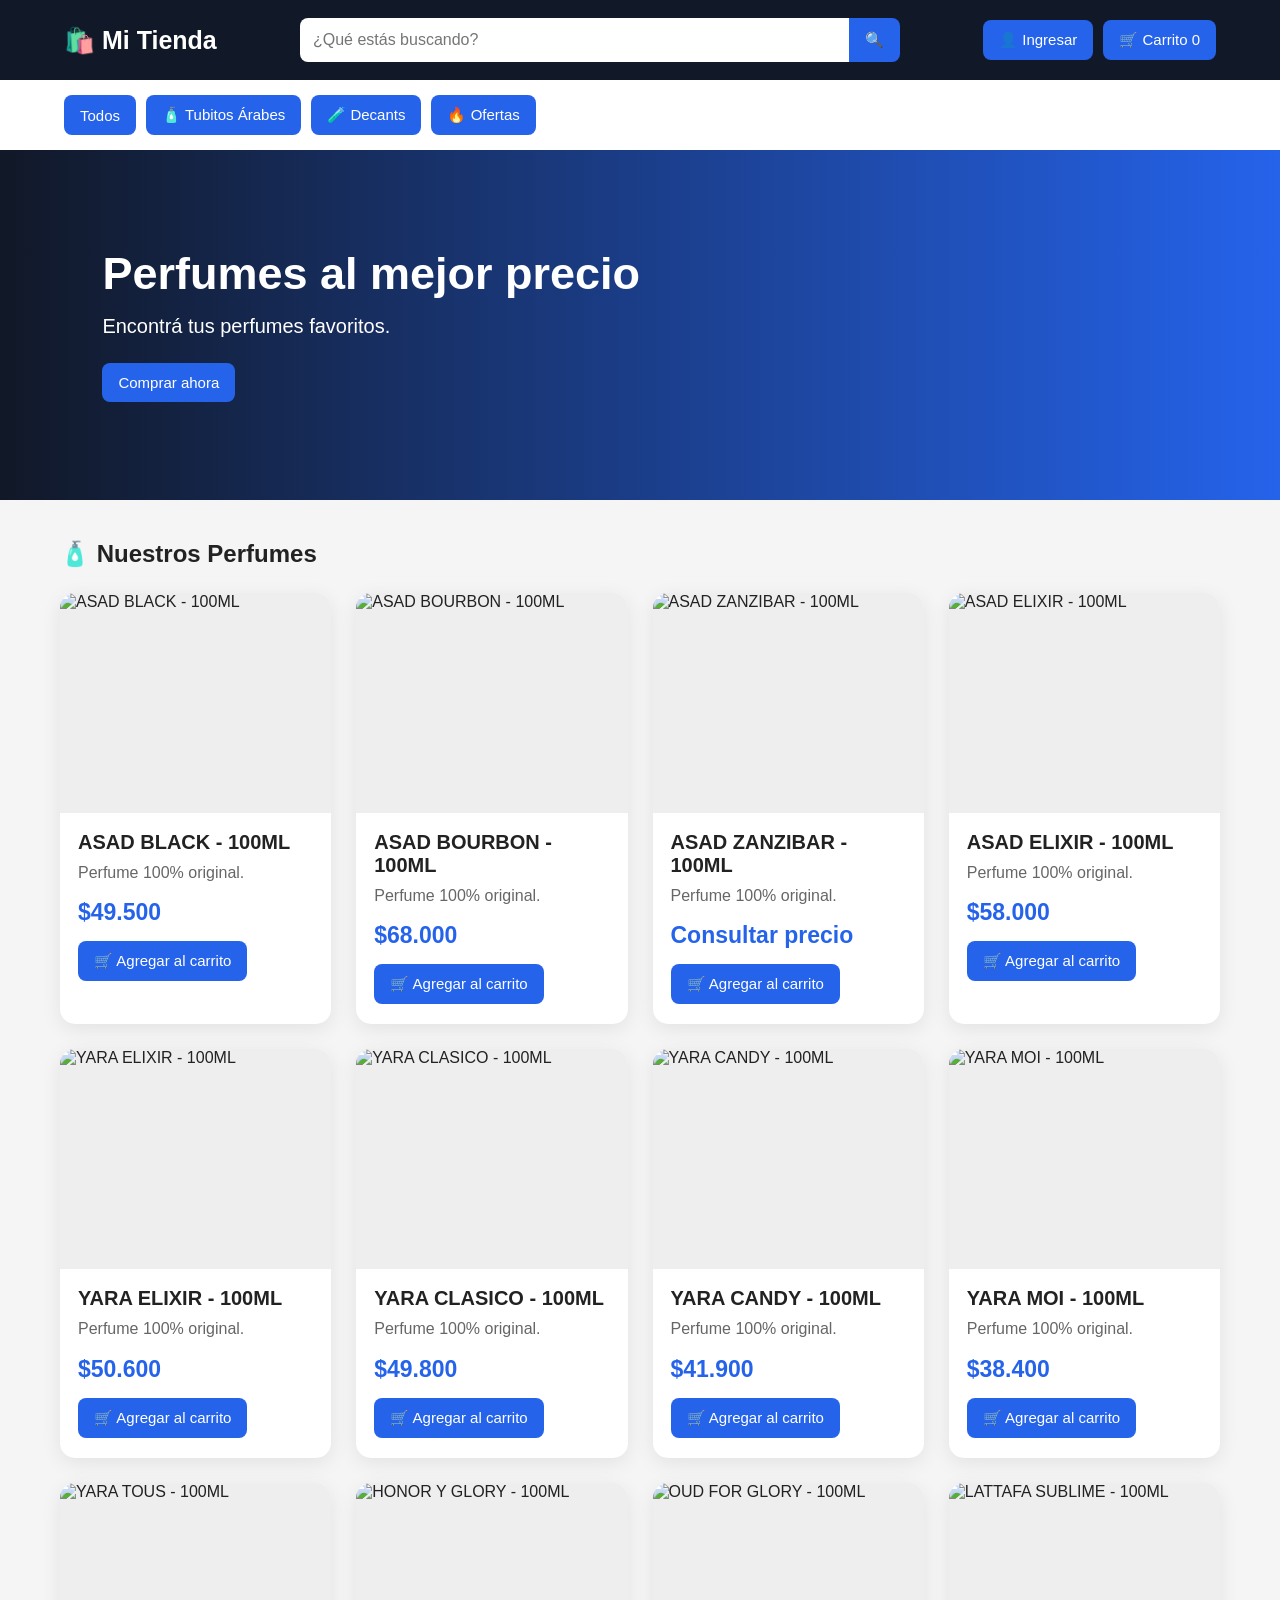
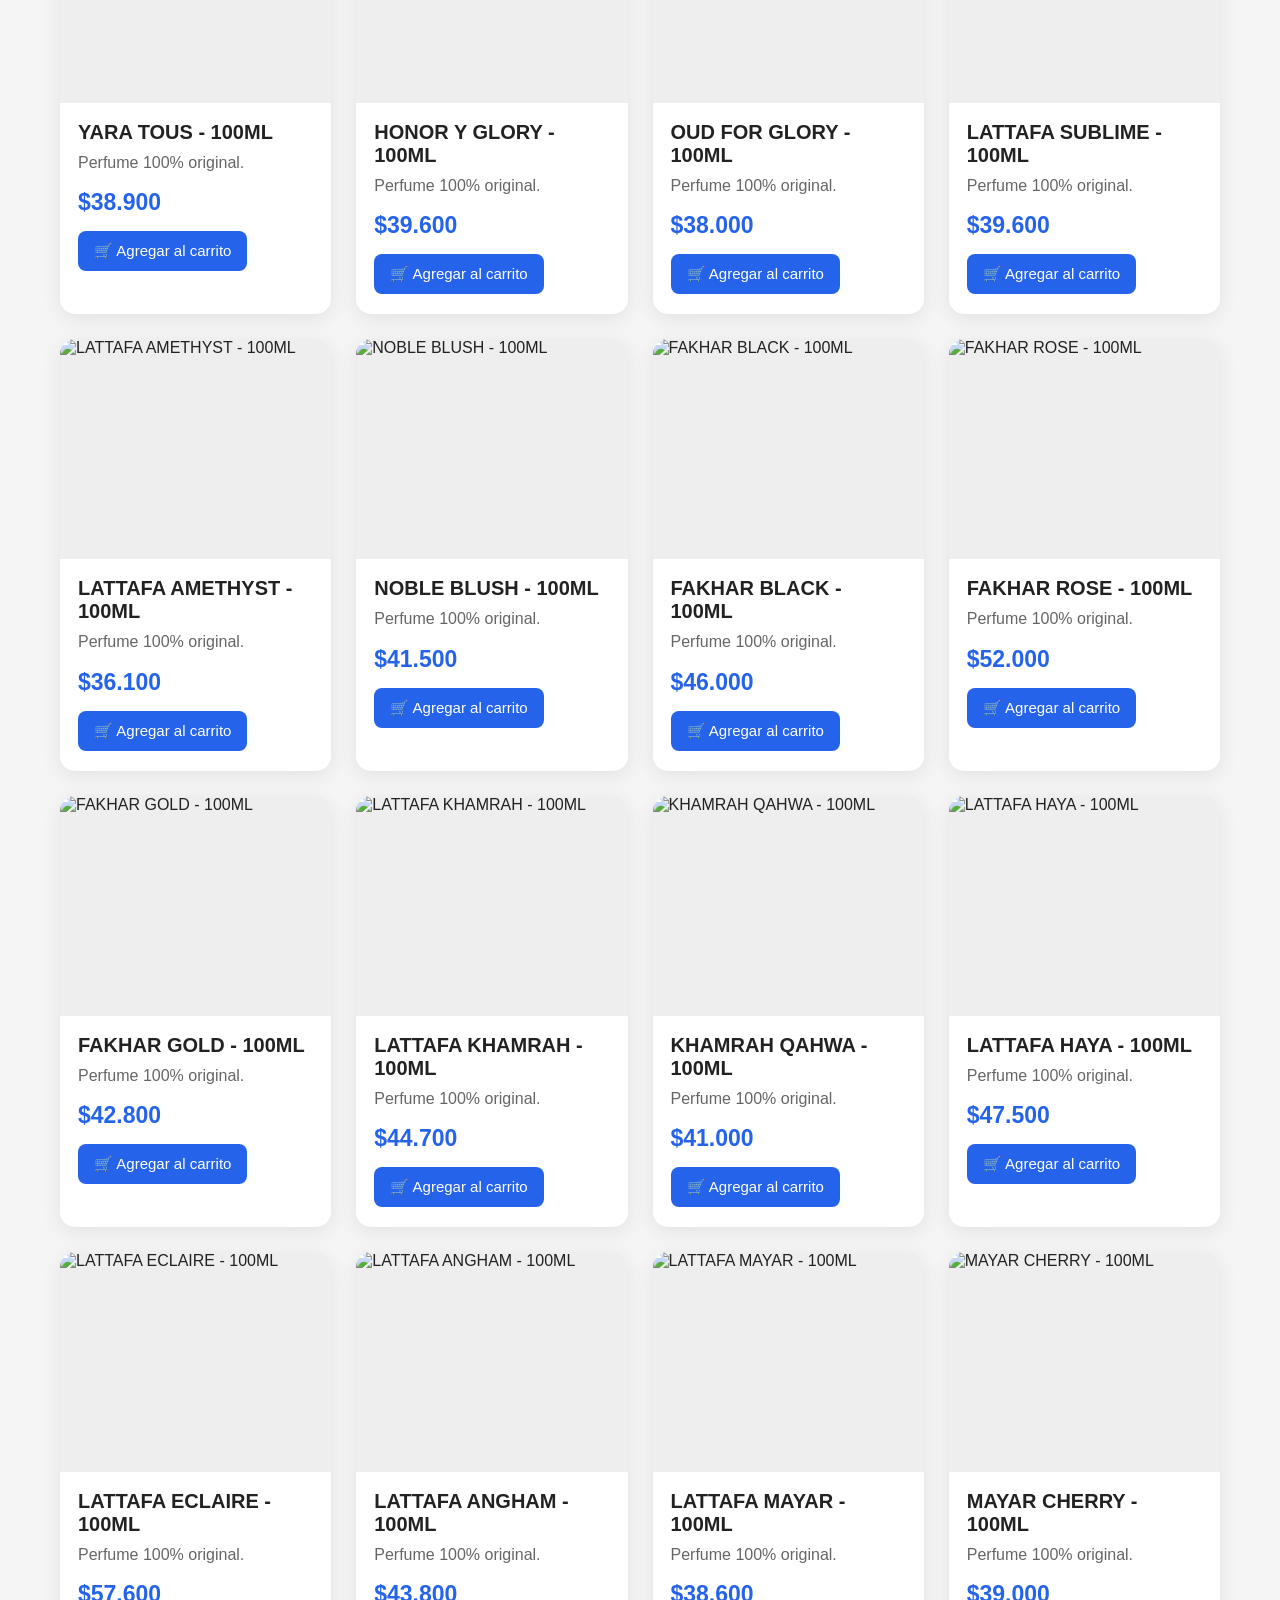
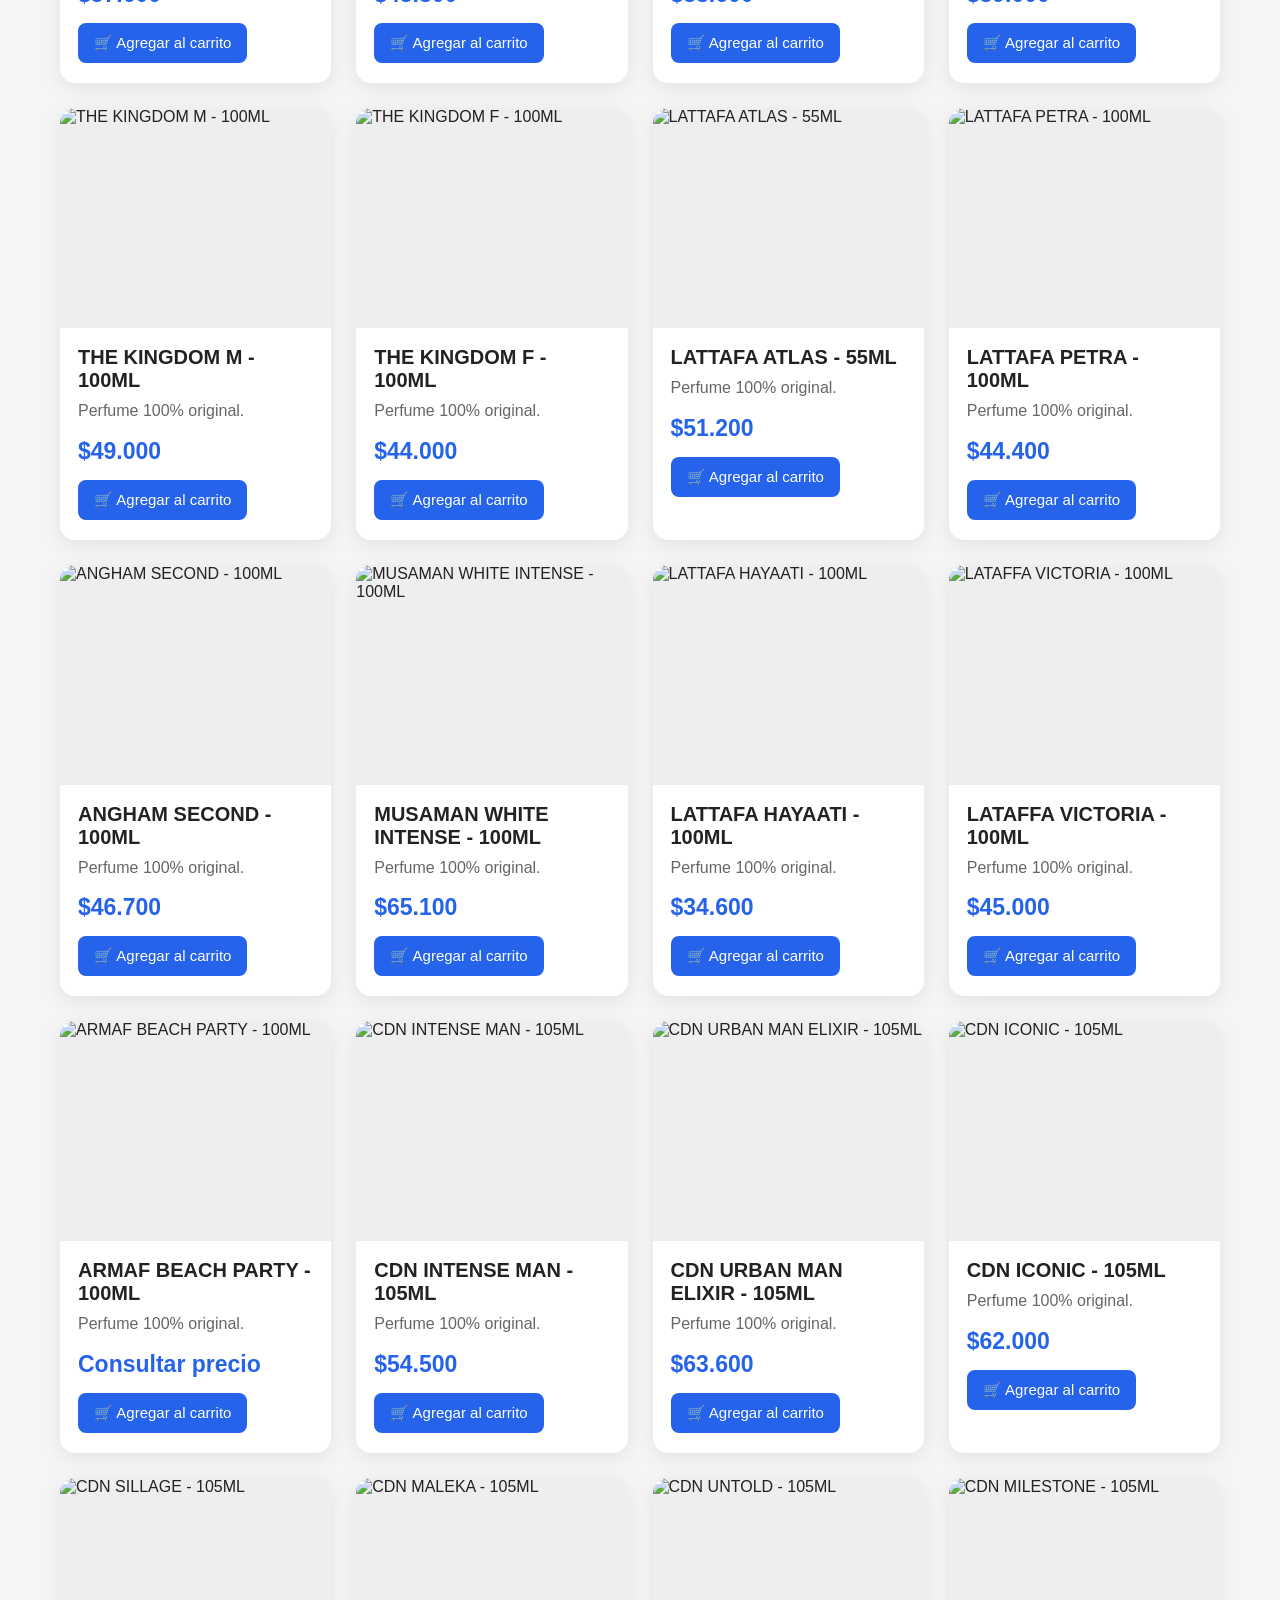
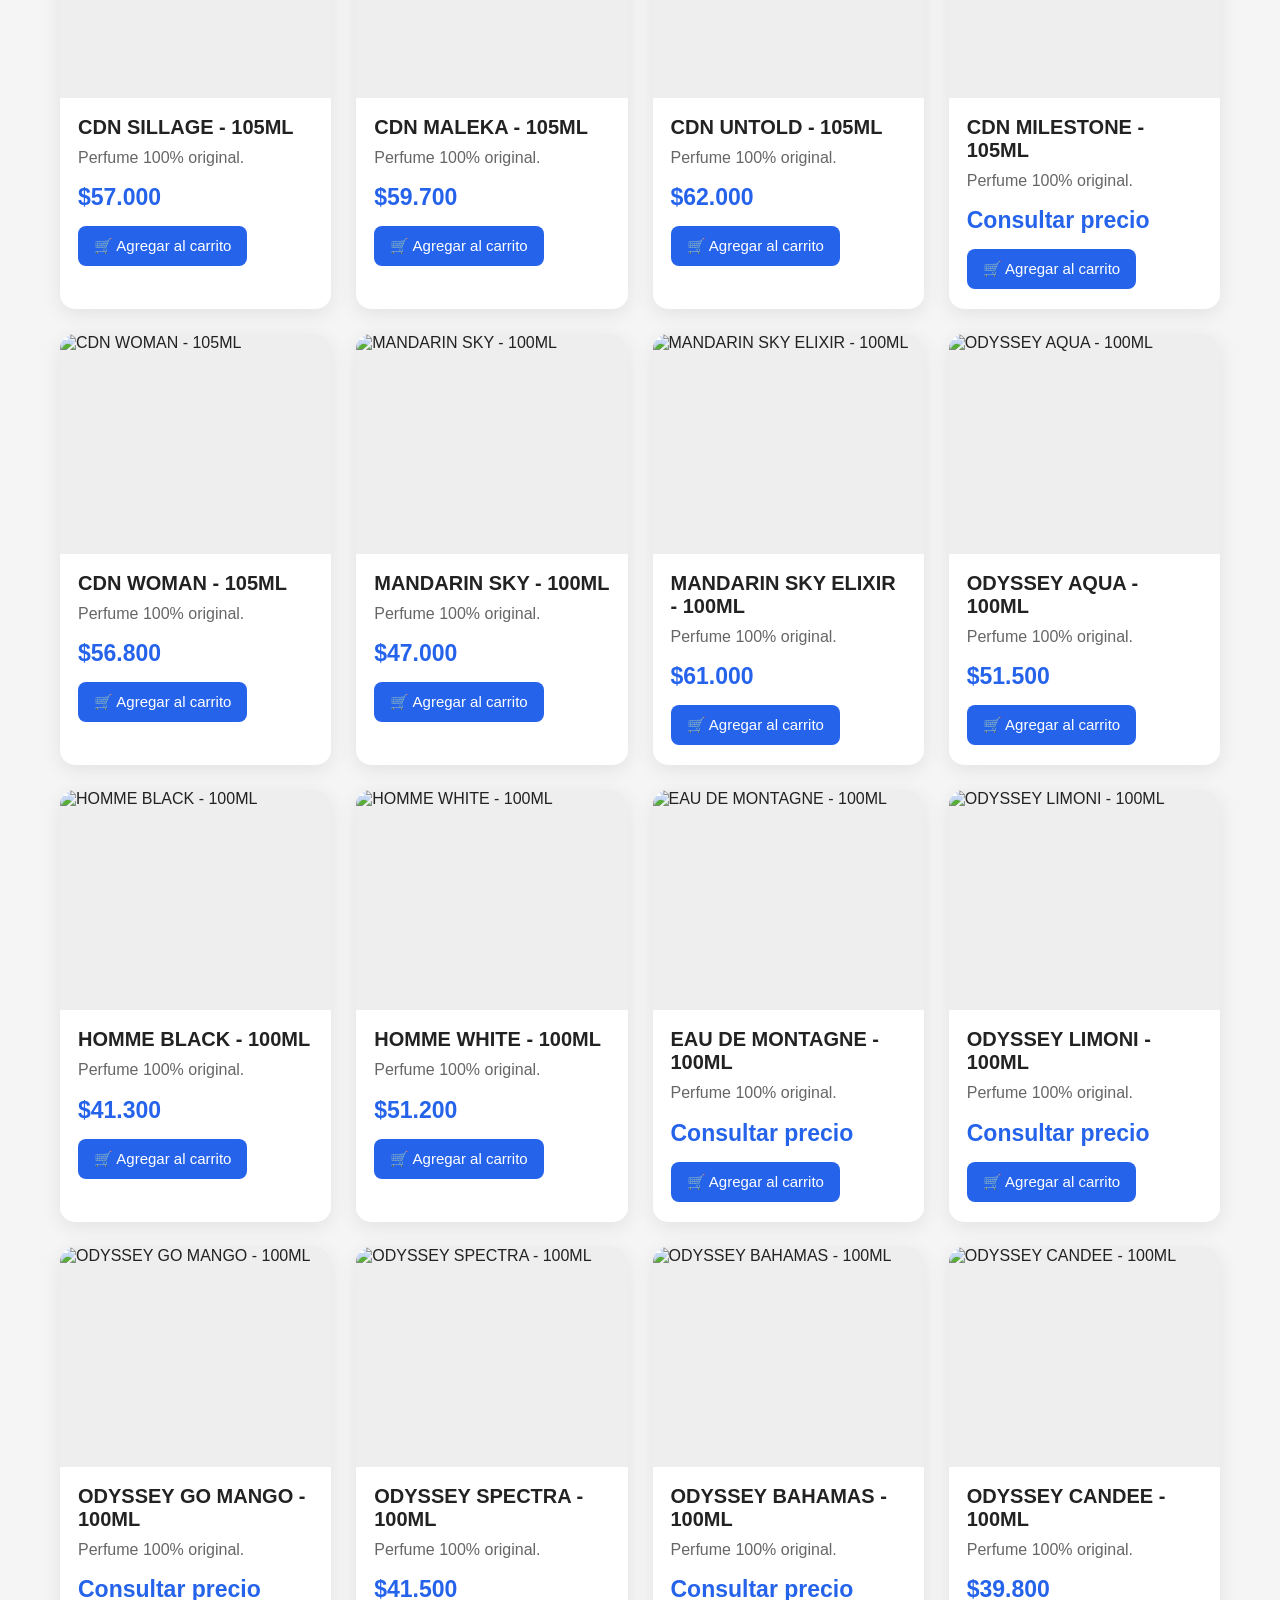
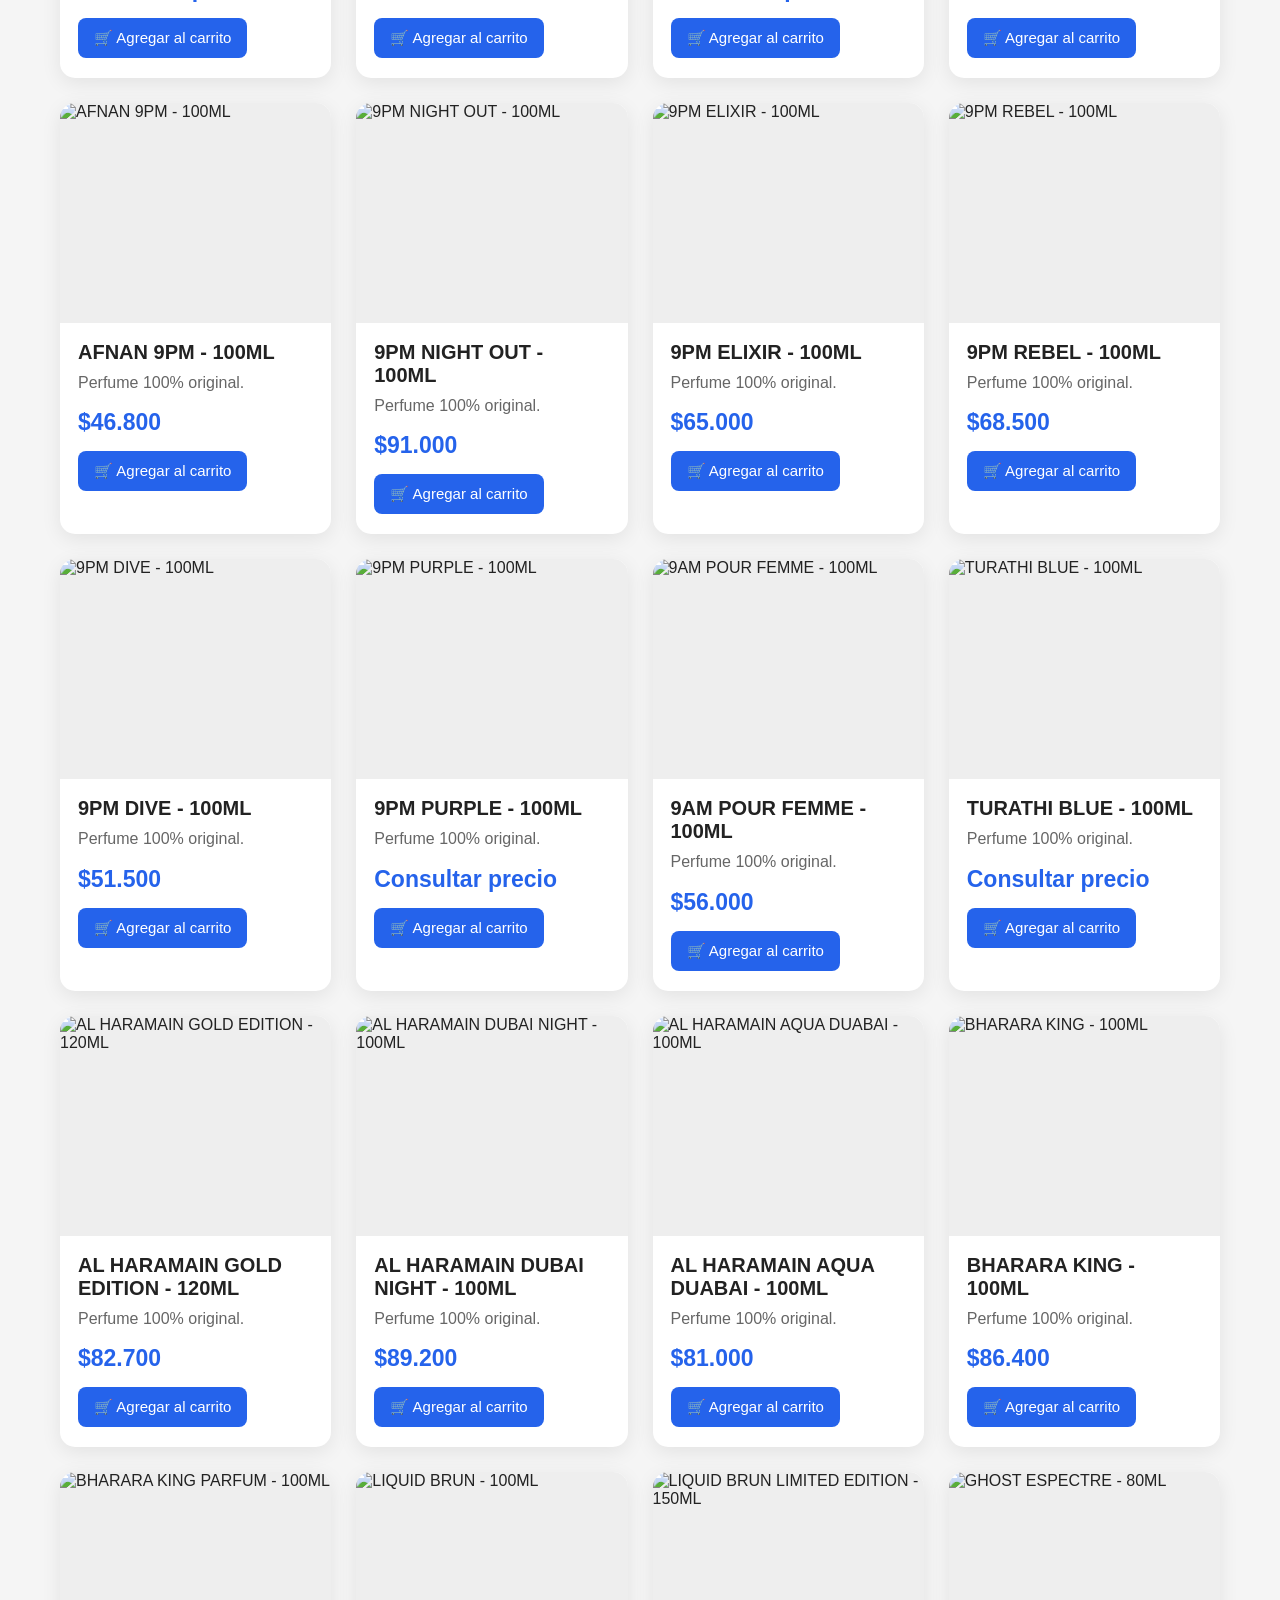
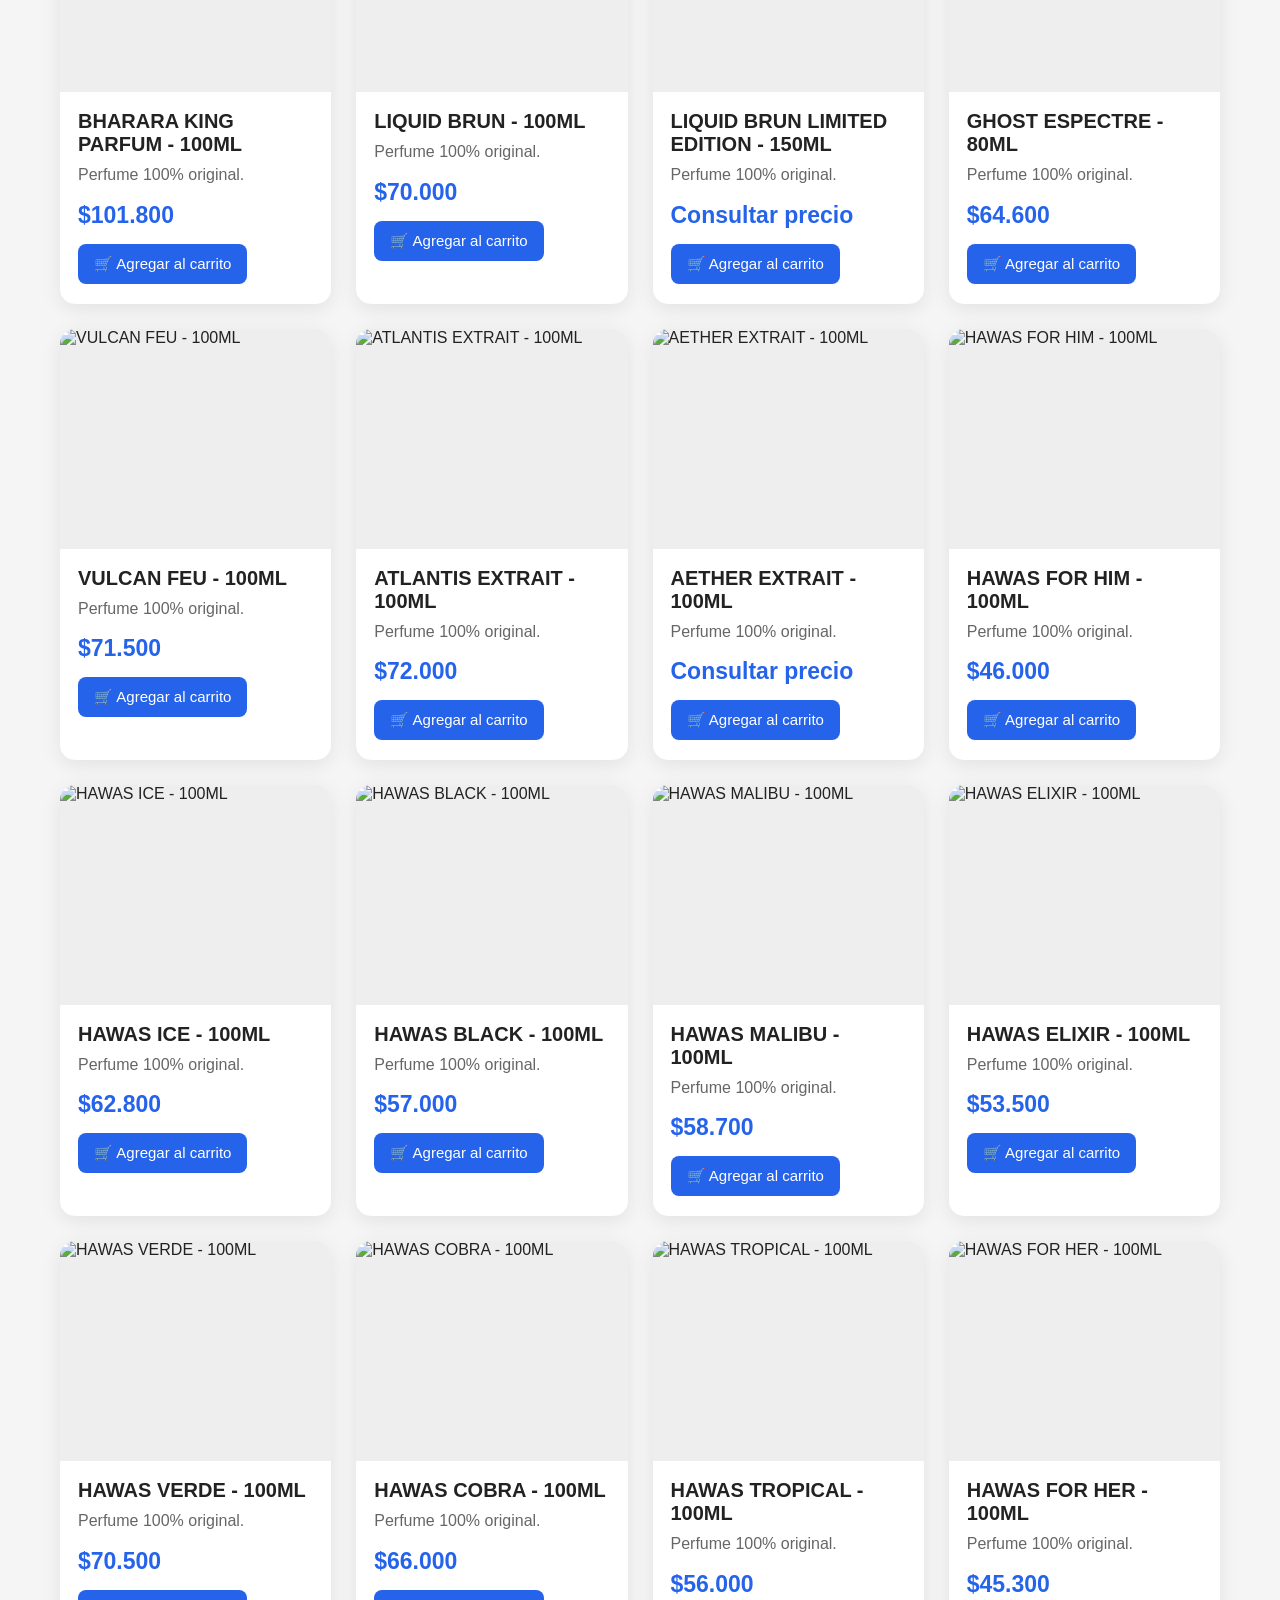
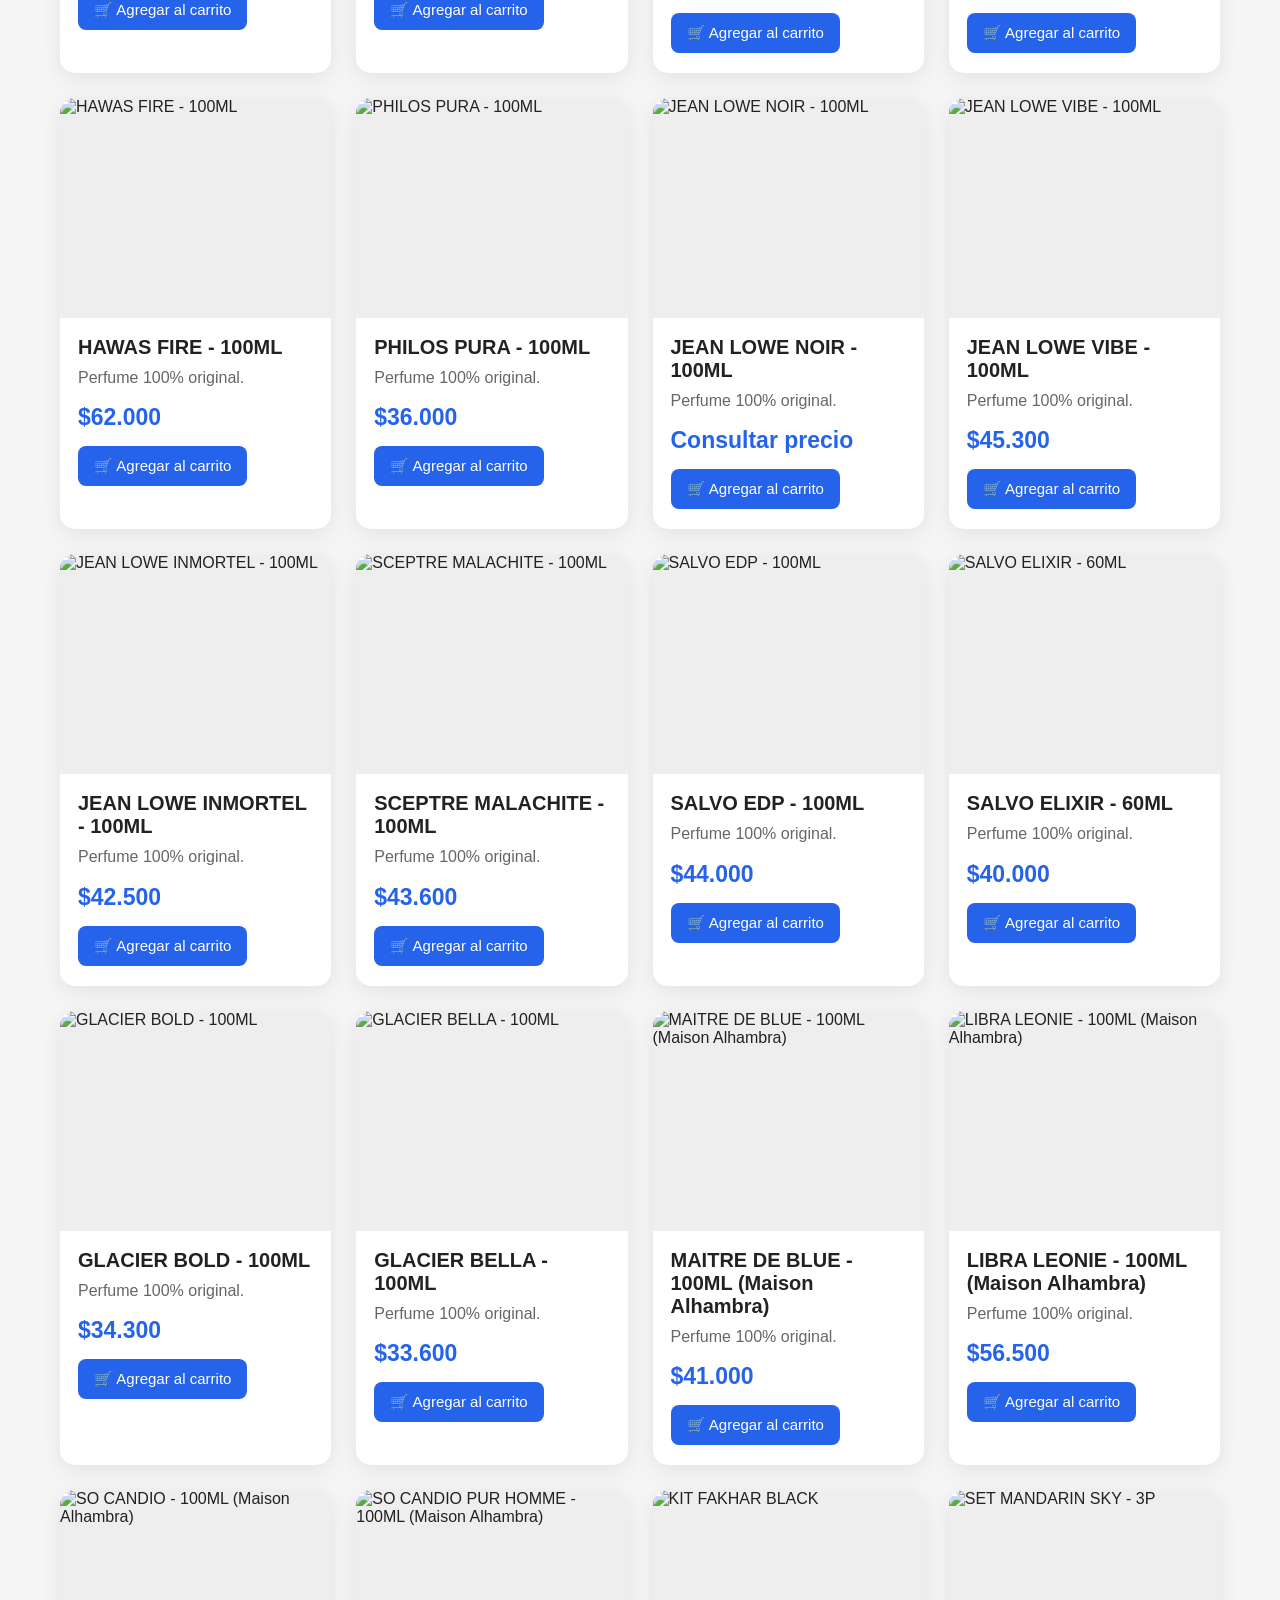
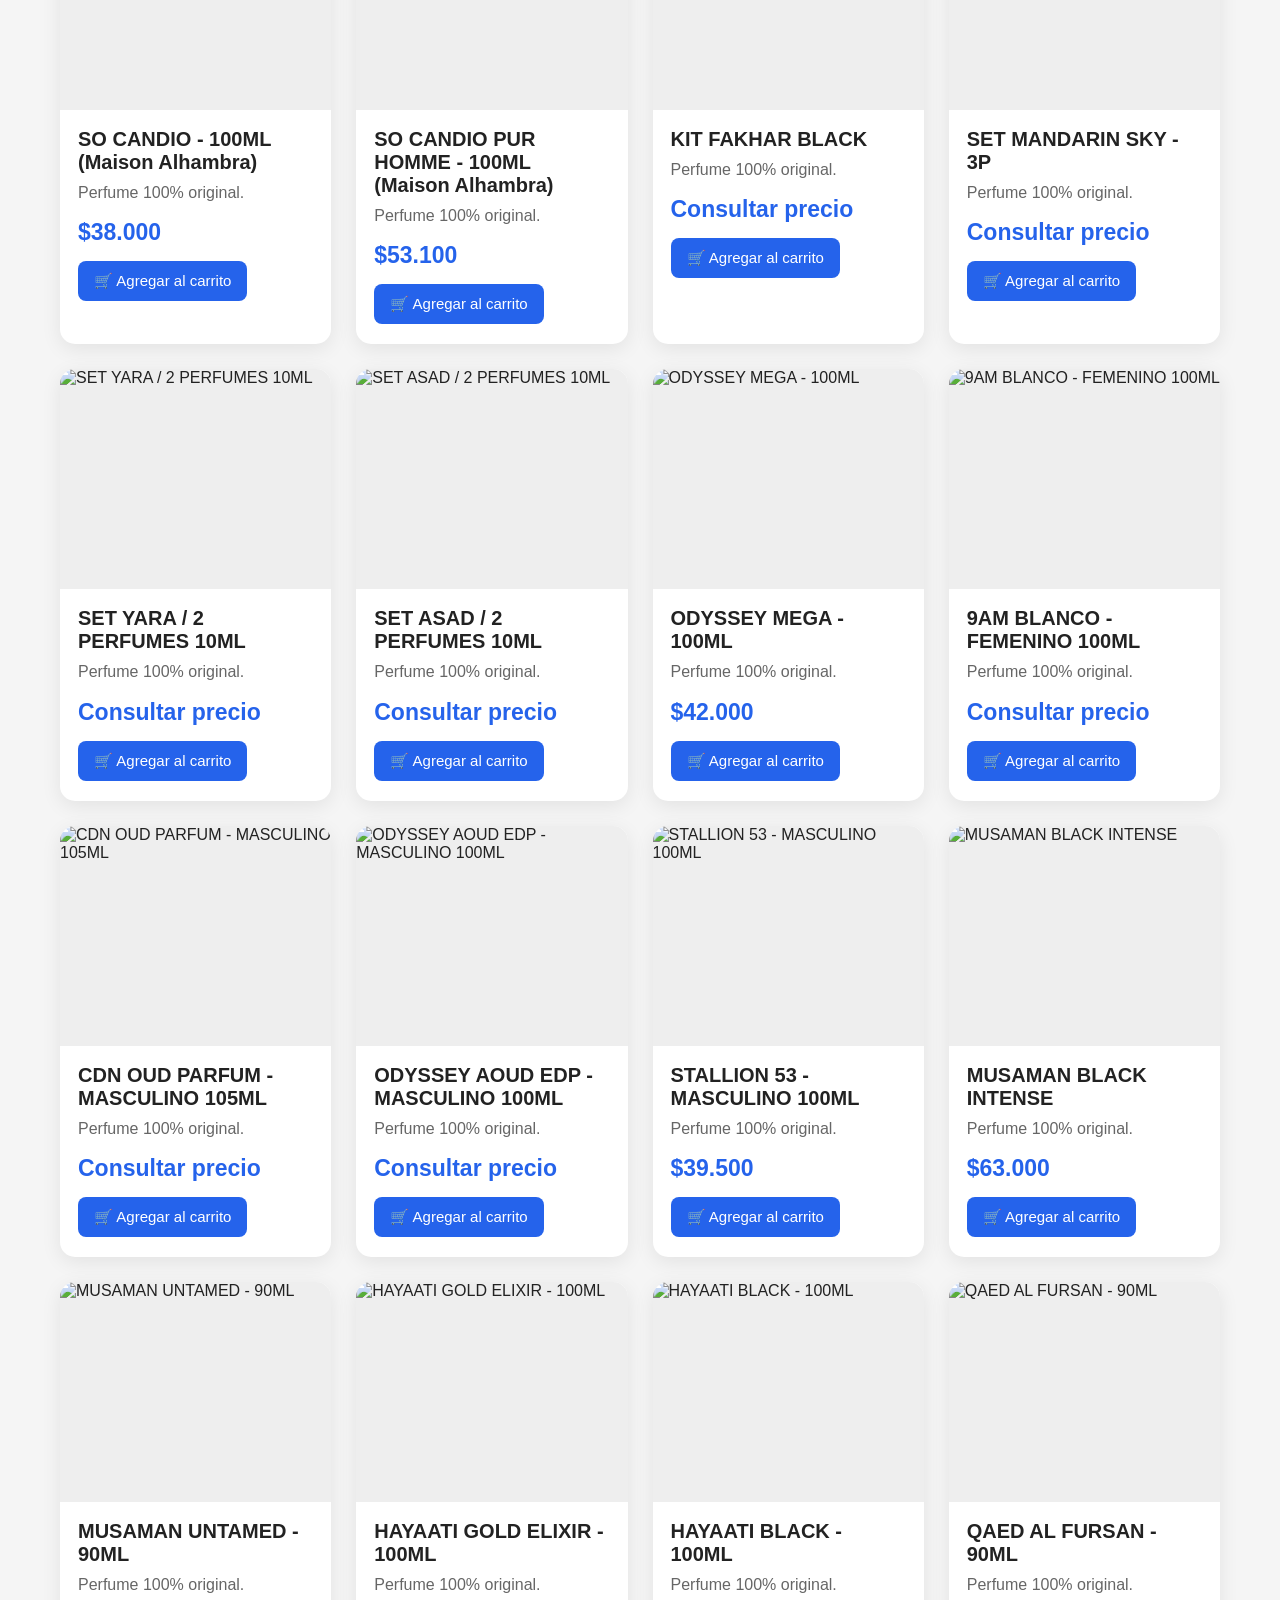
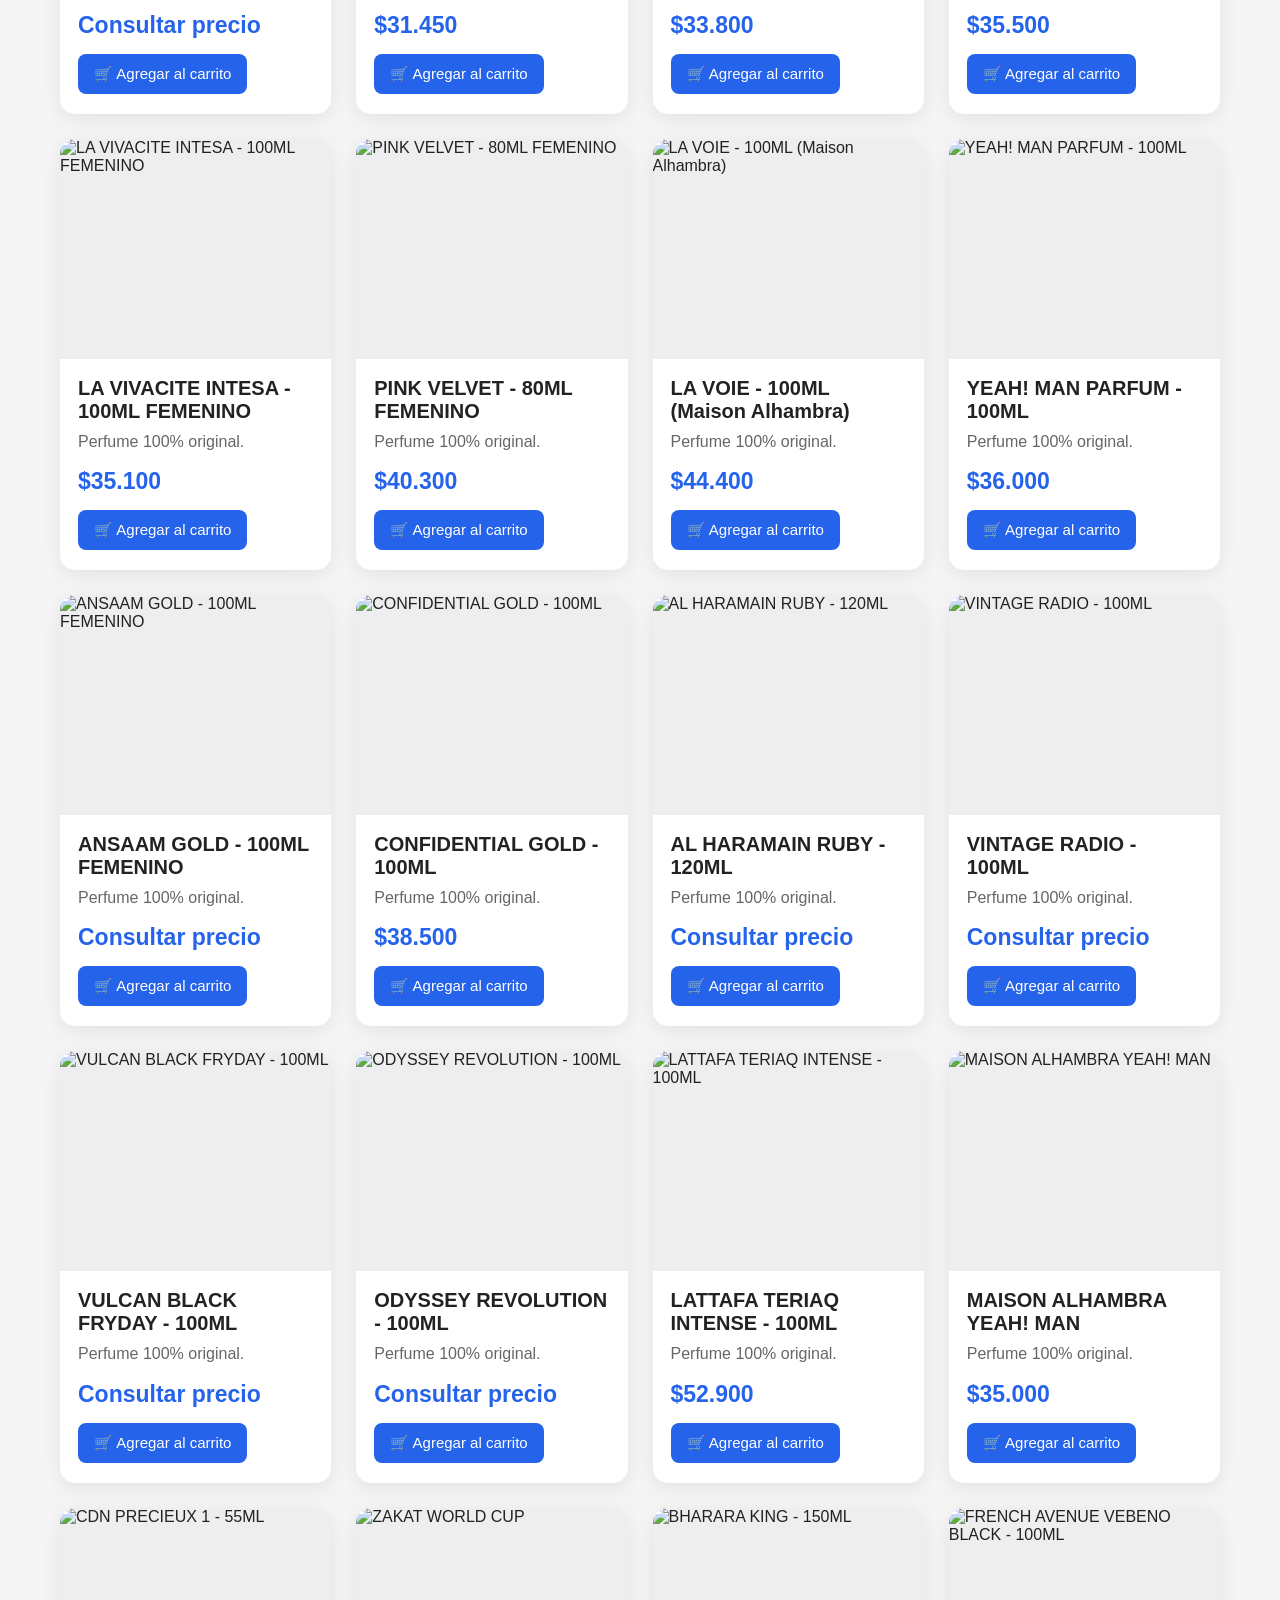
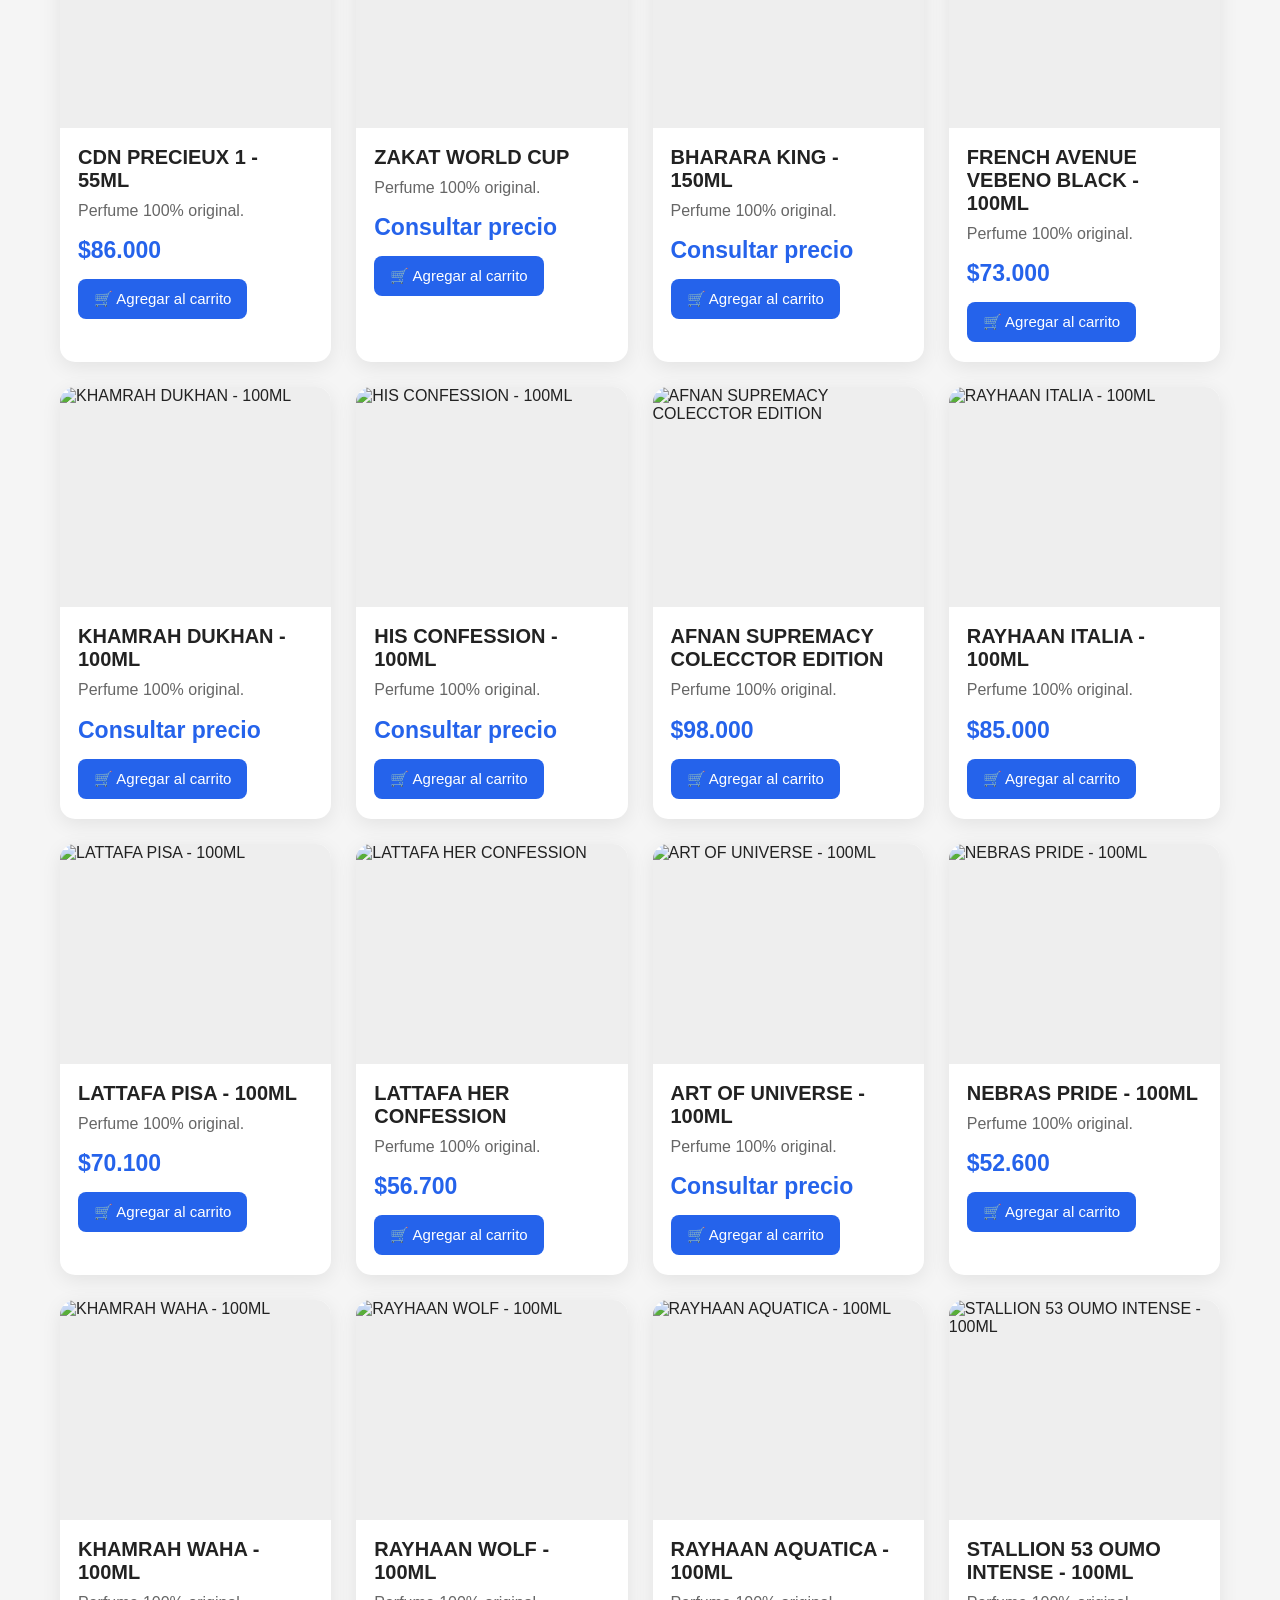
==== commit 02d60025: "Update index.html" ====
--- a/index.html
+++ b/index.html
@@ -124,11 +124,11 @@
 
 
 <!-- =====================================================
-     CATALOGO FRAGANTI MAYORISTA - 149 PRODUCTOS
+     CATALOGO DE PERFUMES - 149 PRODUCTOS
 ===================================================== -->
 
 <h2>
-    🧴 Catálogo Fraganti Mayorista
+    🧴 Nuestros Perfumes
 </h2>
 
 <div id="productos" class="productos">
@@ -138,7 +138,7 @@
         <img src="imagen-perfume-1.jpg" alt="ASAD BLACK - 100ML">
         <h3>ASAD BLACK - 100ML</h3>
         <p class="descripcion">
-            Perfume Fraganti Mayorista.
+            Perfume 100% original.
         </p>
         <p class="precio">$49.500</p>
         <button onclick="agregarCarrito('ASAD BLACK - 100ML', 49500)">
@@ -151,7 +151,7 @@
         <img src="imagen-perfume-2.jpg" alt="ASAD BOURBON - 100ML">
         <h3>ASAD BOURBON - 100ML</h3>
         <p class="descripcion">
-            Perfume Fraganti Mayorista.
+            Perfume 100% original.
         </p>
         <p class="precio">$68.000</p>
         <button onclick="agregarCarrito('ASAD BOURBON - 100ML', 68000)">
@@ -164,7 +164,7 @@
         <img src="imagen-perfume-3.jpg" alt="ASAD ZANZIBAR - 100ML">
         <h3>ASAD ZANZIBAR - 100ML</h3>
         <p class="descripcion">
-            Perfume Fraganti Mayorista.
+            Perfume 100% original.
         </p>
         <p class="precio">Consultar precio</p>
         <button onclick="agregarCarrito('ASAD ZANZIBAR - 100ML', 0)">
@@ -177,7 +177,7 @@
         <img src="imagen-perfume-4.jpg" alt="ASAD ELIXIR - 100ML">
         <h3>ASAD ELIXIR - 100ML</h3>
         <p class="descripcion">
-            Perfume Fraganti Mayorista.
+            Perfume 100% original.
         </p>
         <p class="precio">$58.000</p>
         <button onclick="agregarCarrito('ASAD ELIXIR - 100ML', 58000)">
@@ -190,7 +190,7 @@
         <img src="imagen-perfume-5.jpg" alt="YARA ELIXIR - 100ML">
         <h3>YARA ELIXIR - 100ML</h3>
         <p class="descripcion">
-            Perfume Fraganti Mayorista.
+            Perfume 100% original.
         </p>
         <p class="precio">$50.600</p>
         <button onclick="agregarCarrito('YARA ELIXIR - 100ML', 50600)">
@@ -203,7 +203,7 @@
         <img src="imagen-perfume-6.jpg" alt="YARA CLASICO - 100ML">
         <h3>YARA CLASICO - 100ML</h3>
         <p class="descripcion">
-            Perfume Fraganti Mayorista.
+            Perfume 100% original.
         </p>
         <p class="precio">$49.800</p>
         <button onclick="agregarCarrito('YARA CLASICO - 100ML', 49800)">
@@ -216,7 +216,7 @@
         <img src="imagen-perfume-7.jpg" alt="YARA CANDY - 100ML">
         <h3>YARA CANDY - 100ML</h3>
         <p class="descripcion">
-            Perfume Fraganti Mayorista.
+            Perfume 100% original.
         </p>
         <p class="precio">$41.900</p>
         <button onclick="agregarCarrito('YARA CANDY - 100ML', 41900)">
@@ -229,7 +229,7 @@
         <img src="imagen-perfume-8.jpg" alt="YARA MOI - 100ML">
         <h3>YARA MOI - 100ML</h3>
         <p class="descripcion">
-            Perfume Fraganti Mayorista.
+            Perfume 100% original.
         </p>
         <p class="precio">$38.400</p>
         <button onclick="agregarCarrito('YARA MOI - 100ML', 38400)">
@@ -242,7 +242,7 @@
         <img src="imagen-perfume-9.jpg" alt="YARA TOUS - 100ML">
         <h3>YARA TOUS - 100ML</h3>
         <p class="descripcion">
-            Perfume Fraganti Mayorista.
+            Perfume 100% original.
         </p>
         <p class="precio">$38.900</p>
         <button onclick="agregarCarrito('YARA TOUS - 100ML', 38900)">
@@ -255,7 +255,7 @@
         <img src="imagen-perfume-10.jpg" alt="HONOR Y GLORY - 100ML">
         <h3>HONOR Y GLORY - 100ML</h3>
         <p class="descripcion">
-            Perfume Fraganti Mayorista.
+            Perfume 100% original.
         </p>
         <p class="precio">$39.600</p>
         <button onclick="agregarCarrito('HONOR Y GLORY - 100ML', 39600)">
@@ -268,7 +268,7 @@
         <img src="imagen-perfume-11.jpg" alt="OUD FOR GLORY - 100ML">
         <h3>OUD FOR GLORY - 100ML</h3>
         <p class="descripcion">
-            Perfume Fraganti Mayorista.
+            Perfume 100% original.
         </p>
         <p class="precio">$38.000</p>
         <button onclick="agregarCarrito('OUD FOR GLORY - 100ML', 38000)">
@@ -281,7 +281,7 @@
         <img src="imagen-perfume-12.jpg" alt="LATTAFA SUBLIME - 100ML">
         <h3>LATTAFA SUBLIME - 100ML</h3>
         <p class="descripcion">
-            Perfume Fraganti Mayorista.
+            Perfume 100% original.
         </p>
         <p class="precio">$39.600</p>
         <button onclick="agregarCarrito('LATTAFA SUBLIME - 100ML', 39600)">
@@ -294,7 +294,7 @@
         <img src="imagen-perfume-13.jpg" alt="LATTAFA AMETHYST - 100ML">
         <h3>LATTAFA AMETHYST - 100ML</h3>
         <p class="descripcion">
-            Perfume Fraganti Mayorista.
+            Perfume 100% original.
         </p>
         <p class="precio">$36.100</p>
         <button onclick="agregarCarrito('LATTAFA AMETHYST - 100ML', 36100)">
@@ -307,7 +307,7 @@
         <img src="imagen-perfume-14.jpg" alt="NOBLE BLUSH - 100ML">
         <h3>NOBLE BLUSH - 100ML</h3>
         <p class="descripcion">
-            Perfume Fraganti Mayorista.
+            Perfume 100% original.
         </p>
         <p class="precio">$41.500</p>
         <button onclick="agregarCarrito('NOBLE BLUSH - 100ML', 41500)">
@@ -320,7 +320,7 @@
         <img src="imagen-perfume-15.jpg" alt="FAKHAR BLACK - 100ML">
         <h3>FAKHAR BLACK - 100ML</h3>
         <p class="descripcion">
-            Perfume Fraganti Mayorista.
+            Perfume 100% original.
         </p>
         <p class="precio">$46.000</p>
         <button onclick="agregarCarrito('FAKHAR BLACK - 100ML', 46000)">
@@ -333,7 +333,7 @@
         <img src="imagen-perfume-16.jpg" alt="FAKHAR ROSE - 100ML">
         <h3>FAKHAR ROSE - 100ML</h3>
         <p class="descripcion">
-            Perfume Fraganti Mayorista.
+            Perfume 100% original.
         </p>
         <p class="precio">$52.000</p>
         <button onclick="agregarCarrito('FAKHAR ROSE - 100ML', 52000)">
@@ -346,7 +346,7 @@
         <img src="imagen-perfume-17.jpg" alt="FAKHAR GOLD - 100ML">
         <h3>FAKHAR GOLD - 100ML</h3>
         <p class="descripcion">
-            Perfume Fraganti Mayorista.
+            Perfume 100% original.
         </p>
         <p class="precio">$42.800</p>
         <button onclick="agregarCarrito('FAKHAR GOLD - 100ML', 42800)">
@@ -359,7 +359,7 @@
         <img src="imagen-perfume-18.jpg" alt="LATTAFA KHAMRAH - 100ML">
         <h3>LATTAFA KHAMRAH - 100ML</h3>
         <p class="descripcion">
-            Perfume Fraganti Mayorista.
+            Perfume 100% original.
         </p>
         <p class="precio">$44.700</p>
         <button onclick="agregarCarrito('LATTAFA KHAMRAH - 100ML', 44700)">
@@ -372,7 +372,7 @@
         <img src="imagen-perfume-19.jpg" alt="KHAMRAH QAHWA - 100ML">
         <h3>KHAMRAH QAHWA - 100ML</h3>
         <p class="descripcion">
-            Perfume Fraganti Mayorista.
+            Perfume 100% original.
         </p>
         <p class="precio">$41.000</p>
         <button onclick="agregarCarrito('KHAMRAH QAHWA - 100ML', 41000)">
@@ -385,7 +385,7 @@
         <img src="imagen-perfume-20.jpg" alt="LATTAFA HAYA - 100ML">
         <h3>LATTAFA HAYA - 100ML</h3>
         <p class="descripcion">
-            Perfume Fraganti Mayorista.
+            Perfume 100% original.
         </p>
         <p class="precio">$47.500</p>
         <button onclick="agregarCarrito('LATTAFA HAYA - 100ML', 47500)">
@@ -398,7 +398,7 @@
         <img src="imagen-perfume-21.jpg" alt="LATTAFA ECLAIRE - 100ML">
         <h3>LATTAFA ECLAIRE - 100ML</h3>
         <p class="descripcion">
-            Perfume Fraganti Mayorista.
+            Perfume 100% original.
         </p>
         <p class="precio">$57.600</p>
         <button onclick="agregarCarrito('LATTAFA ECLAIRE - 100ML', 57600)">
@@ -411,7 +411,7 @@
         <img src="imagen-perfume-22.jpg" alt="LATTAFA ANGHAM - 100ML">
         <h3>LATTAFA ANGHAM - 100ML</h3>
         <p class="descripcion">
-            Perfume Fraganti Mayorista.
+            Perfume 100% original.
         </p>
         <p class="precio">$43.800</p>
         <button onclick="agregarCarrito('LATTAFA ANGHAM - 100ML', 43800)">
@@ -424,7 +424,7 @@
         <img src="imagen-perfume-23.jpg" alt="LATTAFA MAYAR - 100ML">
         <h3>LATTAFA MAYAR - 100ML</h3>
         <p class="descripcion">
-            Perfume Fraganti Mayorista.
+            Perfume 100% original.
         </p>
         <p class="precio">$38.600</p>
         <button onclick="agregarCarrito('LATTAFA MAYAR - 100ML', 38600)">
@@ -437,7 +437,7 @@
         <img src="imagen-perfume-24.jpg" alt="MAYAR CHERRY - 100ML">
         <h3>MAYAR CHERRY - 100ML</h3>
         <p class="descripcion">
-            Perfume Fraganti Mayorista.
+            Perfume 100% original.
         </p>
         <p class="precio">$39.000</p>
         <button onclick="agregarCarrito('MAYAR CHERRY - 100ML', 39000)">
@@ -450,7 +450,7 @@
         <img src="imagen-perfume-25.jpg" alt="THE KINGDOM M - 100ML">
         <h3>THE KINGDOM M - 100ML</h3>
         <p class="descripcion">
-            Perfume Fraganti Mayorista.
+            Perfume 100% original.
         </p>
         <p class="precio">$49.000</p>
         <button onclick="agregarCarrito('THE KINGDOM M - 100ML', 49000)">
@@ -463,7 +463,7 @@
         <img src="imagen-perfume-26.jpg" alt="THE KINGDOM F - 100ML">
         <h3>THE KINGDOM F - 100ML</h3>
         <p class="descripcion">
-            Perfume Fraganti Mayorista.
+            Perfume 100% original.
         </p>
         <p class="precio">$44.000</p>
         <button onclick="agregarCarrito('THE KINGDOM F - 100ML', 44000)">
@@ -476,19 +476,20 @@
         <img src="imagen-perfume-27.jpg" alt="LATTAFA ATLAS - 55ML">
         <h3>LATTAFA ATLAS - 55ML</h3>
         <p class="descripcion">
-            Perfume Fraganti Mayorista.
+            Perfume 100% original.
         </p>
         <p class="precio">$51.200</p>
         <button onclick="agregarCarrito('LATTAFA ATLAS - 55ML', 51200)">
             🛒 Agregar al carrito
-        </button>    </article>
+        </button>
+    </article>
 
     <!-- PERFUME 28 -->
     <article class="producto" data-categoria="perfumes">
         <img src="imagen-perfume-28.jpg" alt="LATTAFA PETRA - 100ML">
         <h3>LATTAFA PETRA - 100ML</h3>
         <p class="descripcion">
-            Perfume Fraganti Mayorista.
+            Perfume 100% original.
         </p>
         <p class="precio">$44.400</p>
         <button onclick="agregarCarrito('LATTAFA PETRA - 100ML', 44400)">
@@ -501,7 +502,7 @@
         <img src="imagen-perfume-29.jpg" alt="ANGHAM SECOND - 100ML">
         <h3>ANGHAM SECOND - 100ML</h3>
         <p class="descripcion">
-            Perfume Fraganti Mayorista.
+            Perfume 100% original.
         </p>
         <p class="precio">$46.700</p>
         <button onclick="agregarCarrito('ANGHAM SECOND - 100ML', 46700)">
@@ -514,7 +515,7 @@
         <img src="imagen-perfume-30.jpg" alt="MUSAMAN WHITE INTENSE - 100ML">
         <h3>MUSAMAN WHITE INTENSE - 100ML</h3>
         <p class="descripcion">
-            Perfume Fraganti Mayorista.
+            Perfume 100% original.
         </p>
         <p class="precio">$65.100</p>
         <button onclick="agregarCarrito('MUSAMAN WHITE INTENSE - 100ML', 65100)">
@@ -527,7 +528,7 @@
         <img src="imagen-perfume-31.jpg" alt="LATTAFA HAYAATI - 100ML">
         <h3>LATTAFA HAYAATI - 100ML</h3>
         <p class="descripcion">
-            Perfume Fraganti Mayorista.
+            Perfume 100% original.
         </p>
         <p class="precio">$34.600</p>
         <button onclick="agregarCarrito('LATTAFA HAYAATI - 100ML', 34600)">
@@ -540,7 +541,7 @@
         <img src="imagen-perfume-32.jpg" alt="LATAFFA VICTORIA - 100ML">
         <h3>LATAFFA VICTORIA - 100ML</h3>
         <p class="descripcion">
-            Perfume Fraganti Mayorista.
+            Perfume 100% original.
         </p>
         <p class="precio">$45.000</p>
         <button onclick="agregarCarrito('LATAFFA VICTORIA - 100ML', 45000)">
@@ -553,7 +554,7 @@
         <img src="imagen-perfume-33.jpg" alt="ARMAF BEACH PARTY - 100ML">
         <h3>ARMAF BEACH PARTY - 100ML</h3>
         <p class="descripcion">
-            Perfume Fraganti Mayorista.
+            Perfume 100% original.
         </p>
         <p class="precio">Consultar precio</p>
         <button onclick="agregarCarrito('ARMAF BEACH PARTY - 100ML', 0)">
@@ -566,7 +567,7 @@
         <img src="imagen-perfume-34.jpg" alt="CDN INTENSE MAN - 105ML">
         <h3>CDN INTENSE MAN - 105ML</h3>
         <p class="descripcion">
-            Perfume Fraganti Mayorista.
+            Perfume 100% original.
         </p>
         <p class="precio">$54.500</p>
         <button onclick="agregarCarrito('CDN INTENSE MAN - 105ML', 54500)">
@@ -579,7 +580,7 @@
         <img src="imagen-perfume-35.jpg" alt="CDN URBAN MAN ELIXIR - 105ML">
         <h3>CDN URBAN MAN ELIXIR - 105ML</h3>
         <p class="descripcion">
-            Perfume Fraganti Mayorista.
+            Perfume 100% original.
         </p>
         <p class="precio">$63.600</p>
         <button onclick="agregarCarrito('CDN URBAN MAN ELIXIR - 105ML', 63600)">
@@ -592,7 +593,7 @@
         <img src="imagen-perfume-36.jpg" alt="CDN ICONIC - 105ML">
         <h3>CDN ICONIC - 105ML</h3>
         <p class="descripcion">
-            Perfume Fraganti Mayorista.
+            Perfume 100% original.
         </p>
         <p class="precio">$62.000</p>
         <button onclick="agregarCarrito('CDN ICONIC - 105ML', 62000)">
@@ -605,7 +606,7 @@
         <img src="imagen-perfume-37.jpg" alt="CDN SILLAGE - 105ML">
         <h3>CDN SILLAGE - 105ML</h3>
         <p class="descripcion">
-            Perfume Fraganti Mayorista.
+            Perfume 100% original.
         </p>
         <p class="precio">$57.000</p>
         <button onclick="agregarCarrito('CDN SILLAGE - 105ML', 57000)">
@@ -618,7 +619,7 @@
         <img src="imagen-perfume-38.jpg" alt="CDN MALEKA - 105ML">
         <h3>CDN MALEKA - 105ML</h3>
         <p class="descripcion">
-            Perfume Fraganti Mayorista.
+            Perfume 100% original.
         </p>
         <p class="precio">$59.700</p>
         <button onclick="agregarCarrito('CDN MALEKA - 105ML', 59700)">
@@ -631,7 +632,7 @@
         <img src="imagen-perfume-39.jpg" alt="CDN UNTOLD - 105ML">
         <h3>CDN UNTOLD - 105ML</h3>
         <p class="descripcion">
-            Perfume Fraganti Mayorista.
+            Perfume 100% original.
         </p>
         <p class="precio">$62.000</p>
         <button onclick="agregarCarrito('CDN UNTOLD - 105ML', 62000)">
@@ -644,7 +645,7 @@
         <img src="imagen-perfume-40.jpg" alt="CDN MILESTONE - 105ML">
         <h3>CDN MILESTONE - 105ML</h3>
         <p class="descripcion">
-            Perfume Fraganti Mayorista.
+            Perfume 100% original.
         </p>
         <p class="precio">Consultar precio</p>
         <button onclick="agregarCarrito('CDN MILESTONE - 105ML', 0)">
@@ -657,7 +658,7 @@
         <img src="imagen-perfume-41.jpg" alt="CDN WOMAN - 105ML">
         <h3>CDN WOMAN - 105ML</h3>
         <p class="descripcion">
-            Perfume Fraganti Mayorista.
+            Perfume 100% original.
         </p>
         <p class="precio">$56.800</p>
         <button onclick="agregarCarrito('CDN WOMAN - 105ML', 56800)">
@@ -670,7 +671,7 @@
         <img src="imagen-perfume-42.jpg" alt="MANDARIN SKY - 100ML">
         <h3>MANDARIN SKY - 100ML</h3>
         <p class="descripcion">
-            Perfume Fraganti Mayorista.
+            Perfume 100% original.
         </p>
         <p class="precio">$47.000</p>
         <button onclick="agregarCarrito('MANDARIN SKY - 100ML', 47000)">
@@ -683,7 +684,7 @@
         <img src="imagen-perfume-43.jpg" alt="MANDARIN SKY ELIXIR - 100ML">
         <h3>MANDARIN SKY ELIXIR - 100ML</h3>
         <p class="descripcion">
-            Perfume Fraganti Mayorista.
+            Perfume 100% original.
         </p>
         <p class="precio">$61.000</p>
         <button onclick="agregarCarrito('MANDARIN SKY ELIXIR - 100ML', 61000)">
@@ -696,7 +697,7 @@
         <img src="imagen-perfume-44.jpg" alt="ODYSSEY AQUA - 100ML">
         <h3>ODYSSEY AQUA - 100ML</h3>
         <p class="descripcion">
-            Perfume Fraganti Mayorista.
+            Perfume 100% original.
         </p>
         <p class="precio">$51.500</p>
         <button onclick="agregarCarrito('ODYSSEY AQUA - 100ML', 51500)">
@@ -709,7 +710,7 @@
         <img src="imagen-perfume-45.jpg" alt="HOMME BLACK - 100ML">
         <h3>HOMME BLACK - 100ML</h3>
         <p class="descripcion">
-            Perfume Fraganti Mayorista.
+            Perfume 100% original.
         </p>
         <p class="precio">$41.300</p>
         <button onclick="agregarCarrito('HOMME BLACK - 100ML', 41300)">
@@ -722,7 +723,7 @@
         <img src="imagen-perfume-46.jpg" alt="HOMME WHITE - 100ML">
         <h3>HOMME WHITE - 100ML</h3>
         <p class="descripcion">
-            Perfume Fraganti Mayorista.
+            Perfume 100% original.
         </p>
         <p class="precio">$51.200</p>
         <button onclick="agregarCarrito('HOMME WHITE - 100ML', 51200)">
@@ -735,7 +736,7 @@
         <img src="imagen-perfume-47.jpg" alt="EAU DE MONTAGNE - 100ML">
         <h3>EAU DE MONTAGNE - 100ML</h3>
         <p class="descripcion">
-            Perfume Fraganti Mayorista.
+            Perfume 100% original.
         </p>
         <p class="precio">Consultar precio</p>
         <button onclick="agregarCarrito('EAU DE MONTAGNE - 100ML', 0)">
@@ -748,7 +749,7 @@
         <img src="imagen-perfume-48.jpg" alt="ODYSSEY LIMONI - 100ML">
         <h3>ODYSSEY LIMONI - 100ML</h3>
         <p class="descripcion">
-            Perfume Fraganti Mayorista.
+            Perfume 100% original.
         </p>
         <p class="precio">Consultar precio</p>
         <button onclick="agregarCarrito('ODYSSEY LIMONI - 100ML', 0)">
@@ -761,7 +762,7 @@
         <img src="imagen-perfume-49.jpg" alt="ODYSSEY GO MANGO - 100ML">
         <h3>ODYSSEY GO MANGO - 100ML</h3>
         <p class="descripcion">
-            Perfume Fraganti Mayorista.
+            Perfume 100% original.
         </p>
         <p class="precio">Consultar precio</p>
         <button onclick="agregarCarrito('ODYSSEY GO MANGO - 100ML', 0)">
@@ -774,7 +775,7 @@
         <img src="imagen-perfume-50.jpg" alt="ODYSSEY SPECTRA - 100ML">
         <h3>ODYSSEY SPECTRA - 100ML</h3>
         <p class="descripcion">
-            Perfume Fraganti Mayorista.
+            Perfume 100% original.
         </p>
         <p class="precio">$41.500</p>
         <button onclick="agregarCarrito('ODYSSEY SPECTRA - 100ML', 41500)">
@@ -787,7 +788,7 @@
         <img src="imagen-perfume-51.jpg" alt="ODYSSEY BAHAMAS - 100ML">
         <h3>ODYSSEY BAHAMAS - 100ML</h3>
         <p class="descripcion">
-            Perfume Fraganti Mayorista.
+            Perfume 100% original.
         </p>
         <p class="precio">Consultar precio</p>
         <button onclick="agregarCarrito('ODYSSEY BAHAMAS - 100ML', 0)">
@@ -800,7 +801,7 @@
         <img src="imagen-perfume-52.jpg" alt="ODYSSEY CANDEE - 100ML">
         <h3>ODYSSEY CANDEE - 100ML</h3>
         <p class="descripcion">
-            Perfume Fraganti Mayorista.
+            Perfume 100% original.
         </p>
         <p class="precio">$39.800</p>
         <button onclick="agregarCarrito('ODYSSEY CANDEE - 100ML', 39800)">
@@ -813,7 +814,7 @@
         <img src="imagen-perfume-53.jpg" alt="AFNAN 9PM - 100ML">
         <h3>AFNAN 9PM - 100ML</h3>
         <p class="descripcion">
-            Perfume Fraganti Mayorista.
+            Perfume 100% original.
         </p>
         <p class="precio">$46.800</p>
         <button onclick="agregarCarrito('AFNAN 9PM - 100ML', 46800)">
@@ -826,7 +827,7 @@
         <img src="imagen-perfume-54.jpg" alt="9PM NIGHT OUT - 100ML">
         <h3>9PM NIGHT OUT - 100ML</h3>
         <p class="descripcion">
-            Perfume Fraganti Mayorista.
+            Perfume 100% original.
         </p>
         <p class="precio">$91.000</p>
         <button onclick="agregarCarrito('9PM NIGHT OUT - 100ML', 91000)">
@@ -839,7 +840,7 @@
         <img src="imagen-perfume-55.jpg" alt="9PM ELIXIR - 100ML">
         <h3>9PM ELIXIR - 100ML</h3>
         <p class="descripcion">
-            Perfume Fraganti Mayorista.
+            Perfume 100% original.
         </p>
         <p class="precio">$65.000</p>
         <button onclick="agregarCarrito('9PM ELIXIR - 100ML', 65000)">
@@ -852,7 +853,7 @@
         <img src="imagen-perfume-56.jpg" alt="9PM REBEL - 100ML">
         <h3>9PM REBEL - 100ML</h3>
         <p class="descripcion">
-            Perfume Fraganti Mayorista.
+            Perfume 100% original.
         </p>
         <p class="precio">$68.500</p>
         <button onclick="agregarCarrito('9PM REBEL - 100ML', 68500)">
@@ -865,7 +866,7 @@
         <img src="imagen-perfume-57.jpg" alt="9PM DIVE - 100ML">
         <h3>9PM DIVE - 100ML</h3>
         <p class="descripcion">
-            Perfume Fraganti Mayorista.
+            Perfume 100% original.
         </p>
         <p class="precio">$51.500</p>
         <button onclick="agregarCarrito('9PM DIVE - 100ML', 51500)">
@@ -878,7 +879,7 @@
         <img src="imagen-perfume-58.jpg" alt="9PM PURPLE - 100ML">
         <h3>9PM PURPLE - 100ML</h3>
         <p class="descripcion">
-            Perfume Fraganti Mayorista.
+            Perfume 100% original.
         </p>
         <p class="precio">Consultar precio</p>
         <button onclick="agregarCarrito('9PM PURPLE - 100ML', 0)">
@@ -891,7 +892,7 @@
         <img src="imagen-perfume-59.jpg" alt="9AM POUR FEMME - 100ML">
         <h3>9AM POUR FEMME - 100ML</h3>
         <p class="descripcion">
-            Perfume Fraganti Mayorista.
+            Perfume 100% original.
         </p>
         <p class="precio">$56.000</p>
         <button onclick="agregarCarrito('9AM POUR FEMME - 100ML', 56000)">
@@ -904,7 +905,7 @@
         <img src="imagen-perfume-60.jpg" alt="TURATHI BLUE - 100ML">
         <h3>TURATHI BLUE - 100ML</h3>
         <p class="descripcion">
-            Perfume Fraganti Mayorista.
+            Perfume 100% original.
         </p>
         <p class="precio">Consultar precio</p>
         <button onclick="agregarCarrito('TURATHI BLUE - 100ML', 0)">
@@ -917,7 +918,7 @@
         <img src="imagen-perfume-61.jpg" alt="AL HARAMAIN GOLD EDITION - 120ML">
         <h3>AL HARAMAIN GOLD EDITION - 120ML</h3>
         <p class="descripcion">
-            Perfume Fraganti Mayorista.
+            Perfume 100% original.
         </p>
         <p class="precio">$82.700</p>
         <button onclick="agregarCarrito('AL HARAMAIN GOLD EDITION - 120ML', 82700)">
@@ -930,7 +931,7 @@
         <img src="imagen-perfume-62.jpg" alt="AL HARAMAIN DUBAI NIGHT - 100ML">
         <h3>AL HARAMAIN DUBAI NIGHT - 100ML</h3>
         <p class="descripcion">
-            Perfume Fraganti Mayorista.
+            Perfume 100% original.
         </p>
         <p class="precio">$89.200</p>
         <button onclick="agregarCarrito('AL HARAMAIN DUBAI NIGHT - 100ML', 89200)">
@@ -943,7 +944,7 @@
         <img src="imagen-perfume-63.jpg" alt="AL HARAMAIN AQUA DUABAI - 100ML">
         <h3>AL HARAMAIN AQUA DUABAI - 100ML</h3>
         <p class="descripcion">
-            Perfume Fraganti Mayorista.
+            Perfume 100% original.
         </p>
         <p class="precio">$81.000</p>
         <button onclick="agregarCarrito('AL HARAMAIN AQUA DUABAI - 100ML', 81000)">
@@ -956,7 +957,7 @@
         <img src="imagen-perfume-64.jpg" alt="BHARARA KING - 100ML">
         <h3>BHARARA KING - 100ML</h3>
         <p class="descripcion">
-            Perfume Fraganti Mayorista.
+            Perfume 100% original.
         </p>
         <p class="precio">$86.400</p>
         <button onclick="agregarCarrito('BHARARA KING - 100ML', 86400)">
@@ -969,7 +970,7 @@
         <img src="imagen-perfume-65.jpg" alt="BHARARA KING PARFUM - 100ML">
         <h3>BHARARA KING PARFUM - 100ML</h3>
         <p class="descripcion">
-            Perfume Fraganti Mayorista.
+            Perfume 100% original.
         </p>
         <p class="precio">$101.800</p>
         <button onclick="agregarCarrito('BHARARA KING PARFUM - 100ML', 101800)">
@@ -982,7 +983,7 @@
         <img src="imagen-perfume-66.jpg" alt="LIQUID BRUN - 100ML">
         <h3>LIQUID BRUN - 100ML</h3>
         <p class="descripcion">
-            Perfume Fraganti Mayorista.
+            Perfume 100% original.
         </p>
         <p class="precio">$70.000</p>
         <button onclick="agregarCarrito('LIQUID BRUN - 100ML', 70000)">
@@ -995,7 +996,7 @@
         <img src="imagen-perfume-67.jpg" alt="LIQUID BRUN LIMITED EDITION - 150ML">
         <h3>LIQUID BRUN LIMITED EDITION - 150ML</h3>
         <p class="descripcion">
-            Perfume Fraganti Mayorista.
+            Perfume 100% original.
         </p>
         <p class="precio">Consultar precio</p>
         <button onclick="agregarCarrito('LIQUID BRUN LIMITED EDITION - 150ML', 0)">
@@ -1008,7 +1009,7 @@
         <img src="imagen-perfume-68.jpg" alt="GHOST ESPECTRE - 80ML">
         <h3>GHOST ESPECTRE - 80ML</h3>
         <p class="descripcion">
-            Perfume Fraganti Mayorista.
+            Perfume 100% original.
         </p>
         <p class="precio">$64.600</p>
         <button onclick="agregarCarrito('GHOST ESPECTRE - 80ML', 64600)">
@@ -1021,7 +1022,7 @@
         <img src="imagen-perfume-69.jpg" alt="VULCAN FEU - 100ML">
         <h3>VULCAN FEU - 100ML</h3>
         <p class="descripcion">
-            Perfume Fraganti Mayorista.
+            Perfume 100% original.
         </p>
         <p class="precio">$71.500</p>
         <button onclick="agregarCarrito('VULCAN FEU - 100ML', 71500)">
@@ -1034,7 +1035,7 @@
         <img src="imagen-perfume-70.jpg" alt="ATLANTIS EXTRAIT - 100ML">
         <h3>ATLANTIS EXTRAIT - 100ML</h3>
         <p class="descripcion">
-            Perfume Fraganti Mayorista.
+            Perfume 100% original.
         </p>
         <p class="precio">$72.000</p>
         <button onclick="agregarCarrito('ATLANTIS EXTRAIT - 100ML', 72000)">
@@ -1047,7 +1048,7 @@
         <img src="imagen-perfume-71.jpg" alt="AETHER EXTRAIT - 100ML">
         <h3>AETHER EXTRAIT - 100ML</h3>
         <p class="descripcion">
-            Perfume Fraganti Mayorista.
+            Perfume 100% original.
         </p>
         <p class="precio">Consultar precio</p>
         <button onclick="agregarCarrito('AETHER EXTRAIT - 100ML', 0)">
@@ -1060,7 +1061,7 @@
         <img src="imagen-perfume-72.jpg" alt="HAWAS FOR HIM - 100ML">
         <h3>HAWAS FOR HIM - 100ML</h3>
         <p class="descripcion">
-            Perfume Fraganti Mayorista.
+            Perfume 100% original.
         </p>
         <p class="precio">$46.000</p>
         <button onclick="agregarCarrito('HAWAS FOR HIM - 100ML', 46000)">
@@ -1073,7 +1074,7 @@
         <img src="imagen-perfume-73.jpg" alt="HAWAS ICE - 100ML">
         <h3>HAWAS ICE - 100ML</h3>
         <p class="descripcion">
-            Perfume Fraganti Mayorista.
+            Perfume 100% original.
         </p>
         <p class="precio">$62.800</p>
         <button onclick="agregarCarrito('HAWAS ICE - 100ML', 62800)">
@@ -1086,7 +1087,7 @@
         <img src="imagen-perfume-74.jpg" alt="HAWAS BLACK - 100ML">
         <h3>HAWAS BLACK - 100ML</h3>
         <p class="descripcion">
-            Perfume Fraganti Mayorista.
+            Perfume 100% original.
         </p>
         <p class="precio">$57.000</p>
         <button onclick="agregarCarrito('HAWAS BLACK - 100ML', 57000)">
@@ -1099,7 +1100,7 @@
         <img src="imagen-perfume-75.jpg" alt="HAWAS MALIBU - 100ML">
         <h3>HAWAS MALIBU - 100ML</h3>
         <p class="descripcion">
-            Perfume Fraganti Mayorista.
+            Perfume 100% original.
         </p>
         <p class="precio">$58.700</p>
         <button onclick="agregarCarrito('HAWAS MALIBU - 100ML', 58700)">
@@ -1112,7 +1113,7 @@
         <img src="imagen-perfume-76.jpg" alt="HAWAS ELIXIR - 100ML">
         <h3>HAWAS ELIXIR - 100ML</h3>
         <p class="descripcion">
-            Perfume Fraganti Mayorista.
+            Perfume 100% original.
         </p>
         <p class="precio">$53.500</p>
         <button onclick="agregarCarrito('HAWAS ELIXIR - 100ML', 53500)">
@@ -1125,7 +1126,7 @@
         <img src="imagen-perfume-77.jpg" alt="HAWAS VERDE - 100ML">
         <h3>HAWAS VERDE - 100ML</h3>
         <p class="descripcion">
-            Perfume Fraganti Mayorista.
+            Perfume 100% original.
         </p>
         <p class="precio">$70.500</p>
         <button onclick="agregarCarrito('HAWAS VERDE - 100ML', 70500)">
@@ -1138,7 +1139,7 @@
         <img src="imagen-perfume-78.jpg" alt="HAWAS COBRA - 100ML">
         <h3>HAWAS COBRA - 100ML</h3>
         <p class="descripcion">
-            Perfume Fraganti Mayorista.
+            Perfume 100% original.
         </p>
         <p class="precio">$66.000</p>
         <button onclick="agregarCarrito('HAWAS COBRA - 100ML', 66000)">
@@ -1151,7 +1152,7 @@
         <img src="imagen-perfume-79.jpg" alt="HAWAS TROPICAL - 100ML">
         <h3>HAWAS TROPICAL - 100ML</h3>
         <p class="descripcion">
-            Perfume Fraganti Mayorista.
+            Perfume 100% original.
         </p>
         <p class="precio">$56.000</p>
         <button onclick="agregarCarrito('HAWAS TROPICAL - 100ML', 56000)">
@@ -1164,7 +1165,7 @@
         <img src="imagen-perfume-80.jpg" alt="HAWAS FOR HER - 100ML">
         <h3>HAWAS FOR HER - 100ML</h3>
         <p class="descripcion">
-            Perfume Fraganti Mayorista.
+            Perfume 100% original.
         </p>
         <p class="precio">$45.300</p>
         <button onclick="agregarCarrito('HAWAS FOR HER - 100ML', 45300)">
@@ -1177,7 +1178,7 @@
         <img src="imagen-perfume-81.jpg" alt="HAWAS FIRE - 100ML">
         <h3>HAWAS FIRE - 100ML</h3>
         <p class="descripcion">
-            Perfume Fraganti Mayorista.
+            Perfume 100% original.
         </p>
         <p class="precio">$62.000</p>
         <button onclick="agregarCarrito('HAWAS FIRE - 100ML', 62000)">
@@ -1190,7 +1191,7 @@
         <img src="imagen-perfume-82.jpg" alt="PHILOS PURA - 100ML">
         <h3>PHILOS PURA - 100ML</h3>
         <p class="descripcion">
-            Perfume Fraganti Mayorista.
+            Perfume 100% original.
         </p>
         <p class="precio">$36.000</p>
         <button onclick="agregarCarrito('PHILOS PURA - 100ML', 36000)">
@@ -1203,7 +1204,7 @@
         <img src="imagen-perfume-83.jpg" alt="JEAN LOWE NOIR - 100ML">
         <h3>JEAN LOWE NOIR - 100ML</h3>
         <p class="descripcion">
-            Perfume Fraganti Mayorista.
+            Perfume 100% original.
         </p>
         <p class="precio">Consultar precio</p>
         <button onclick="agregarCarrito('JEAN LOWE NOIR - 100ML', 0)">
@@ -1216,7 +1217,7 @@
         <img src="imagen-perfume-84.jpg" alt="JEAN LOWE VIBE - 100ML">
         <h3>JEAN LOWE VIBE - 100ML</h3>
         <p class="descripcion">
-            Perfume Fraganti Mayorista.
+            Perfume 100% original.
         </p>
         <p class="precio">$45.300</p>
         <button onclick="agregarCarrito('JEAN LOWE VIBE - 100ML', 45300)">
@@ -1229,7 +1230,7 @@
         <img src="imagen-perfume-85.jpg" alt="JEAN LOWE INMORTEL - 100ML">
         <h3>JEAN LOWE INMORTEL - 100ML</h3>
         <p class="descripcion">
-            Perfume Fraganti Mayorista.
+            Perfume 100% original.
         </p>
         <p class="precio">$42.500</p>
         <button onclick="agregarCarrito('JEAN LOWE INMORTEL - 100ML', 42500)">
@@ -1242,7 +1243,7 @@
         <img src="imagen-perfume-86.jpg" alt="SCEPTRE MALACHITE - 100ML">
         <h3>SCEPTRE MALACHITE - 100ML</h3>
         <p class="descripcion">
-            Perfume Fraganti Mayorista.
+            Perfume 100% original.
         </p>
         <p class="precio">$43.600</p>
         <button onclick="agregarCarrito('SCEPTRE MALACHITE - 100ML', 43600)">
@@ -1255,7 +1256,7 @@
         <img src="imagen-perfume-87.jpg" alt="SALVO EDP - 100ML">
         <h3>SALVO EDP - 100ML</h3>
         <p class="descripcion">
-            Perfume Fraganti Mayorista.
+            Perfume 100% original.
         </p>
         <p class="precio">$44.000</p>
         <button onclick="agregarCarrito('SALVO EDP - 100ML', 44000)">
@@ -1268,7 +1269,7 @@
         <img src="imagen-perfume-88.jpg" alt="SALVO ELIXIR - 60ML">
         <h3>SALVO ELIXIR - 60ML</h3>
         <p class="descripcion">
-            Perfume Fraganti Mayorista.
+            Perfume 100% original.
         </p>
         <p class="precio">$40.000</p>
         <button onclick="agregarCarrito('SALVO ELIXIR - 60ML', 40000)">
@@ -1281,7 +1282,7 @@
         <img src="imagen-perfume-89.jpg" alt="GLACIER BOLD - 100ML">
         <h3>GLACIER BOLD - 100ML</h3>
         <p class="descripcion">
-            Perfume Fraganti Mayorista.
+            Perfume 100% original.
         </p>
         <p class="precio">$34.300</p>
         <button onclick="agregarCarrito('GLACIER BOLD - 100ML', 34300)">
@@ -1294,7 +1295,7 @@
         <img src="imagen-perfume-90.jpg" alt="GLACIER BELLA - 100ML">
         <h3>GLACIER BELLA - 100ML</h3>
         <p class="descripcion">
-            Perfume Fraganti Mayorista.
+            Perfume 100% original.
         </p>
         <p class="precio">$33.600</p>
         <button onclick="agregarCarrito('GLACIER BELLA - 100ML', 33600)">
@@ -1307,7 +1308,7 @@
         <img src="imagen-perfume-91.jpg" alt="MAITRE DE BLUE - 100ML (Maison Alhambra)">
         <h3>MAITRE DE BLUE - 100ML (Maison Alhambra)</h3>
         <p class="descripcion">
-            Perfume Fraganti Mayorista.
+            Perfume 100% original.
         </p>
         <p class="precio">$41.000</p>
         <button onclick="agregarCarrito('MAITRE DE BLUE - 100ML (Maison Alhambra)', 41000)">
@@ -1320,7 +1321,7 @@
         <img src="imagen-perfume-92.jpg" alt="LIBRA LEONIE - 100ML (Maison Alhambra)">
         <h3>LIBRA LEONIE - 100ML (Maison Alhambra)</h3>
         <p class="descripcion">
-            Perfume Fraganti Mayorista.
+            Perfume 100% original.
         </p>
         <p class="precio">$56.500</p>
         <button onclick="agregarCarrito('LIBRA LEONIE - 100ML (Maison Alhambra)', 56500)">
@@ -1333,7 +1334,7 @@
         <img src="imagen-perfume-93.jpg" alt="SO CANDIO - 100ML (Maison Alhambra)">
         <h3>SO CANDIO - 100ML (Maison Alhambra)</h3>
         <p class="descripcion">
-            Perfume Fraganti Mayorista.
+            Perfume 100% original.
         </p>
         <p class="precio">$38.000</p>
         <button onclick="agregarCarrito('SO CANDIO - 100ML (Maison Alhambra)', 38000)">
@@ -1346,7 +1347,7 @@
         <img src="imagen-perfume-94.jpg" alt="SO CANDIO PUR HOMME - 100ML (Maison Alhambra)">
         <h3>SO CANDIO PUR HOMME - 100ML (Maison Alhambra)</h3>
         <p class="descripcion">
-            Perfume Fraganti Mayorista.
+            Perfume 100% original.
         </p>
         <p class="precio">$53.100</p>
         <button onclick="agregarCarrito('SO CANDIO PUR HOMME - 100ML (Maison Alhambra)', 53100)">
@@ -1359,7 +1360,7 @@
         <img src="imagen-perfume-95.jpg" alt="KIT FAKHAR BLACK">
         <h3>KIT FAKHAR BLACK</h3>
         <p class="descripcion">
-            Perfume Fraganti Mayorista.
+            Perfume 100% original.
         </p>
         <p class="precio">Consultar precio</p>
         <button onclick="agregarCarrito('KIT FAKHAR BLACK', 0)">
@@ -1372,7 +1373,7 @@
         <img src="imagen-perfume-96.jpg" alt="SET MANDARIN SKY - 3P">
         <h3>SET MANDARIN SKY - 3P</h3>
         <p class="descripcion">
-            Perfume Fraganti Mayorista.
+            Perfume 100% original.
         </p>
         <p class="precio">Consultar precio</p>
         <button onclick="agregarCarrito('SET MANDARIN SKY - 3P', 0)">
@@ -1385,7 +1386,7 @@
         <img src="imagen-perfume-97.jpg" alt="SET YARA / 2 PERFUMES 10ML">
         <h3>SET YARA / 2 PERFUMES 10ML</h3>
         <p class="descripcion">
-            Perfume Fraganti Mayorista.
+            Perfume 100% original.
         </p>
         <p class="precio">Consultar precio</p>
         <button onclick="agregarCarrito('SET YARA / 2 PERFUMES 10ML', 0)">
@@ -1398,7 +1399,7 @@
         <img src="imagen-perfume-98.jpg" alt="SET ASAD / 2 PERFUMES 10ML">
         <h3>SET ASAD / 2 PERFUMES 10ML</h3>
         <p class="descripcion">
-            Perfume Fraganti Mayorista.
+            Perfume 100% original.
         </p>
         <p class="precio">Consultar precio</p>
         <button onclick="agregarCarrito('SET ASAD / 2 PERFUMES 10ML', 0)">
@@ -1411,7 +1412,7 @@
         <img src="imagen-perfume-99.jpg" alt="ODYSSEY MEGA - 100ML">
         <h3>ODYSSEY MEGA - 100ML</h3>
         <p class="descripcion">
-            Perfume Fraganti Mayorista.
+            Perfume 100% original.
         </p>
         <p class="precio">$42.000</p>
         <button onclick="agregarCarrito('ODYSSEY MEGA - 100ML', 42000)">
@@ -1424,7 +1425,7 @@
         <img src="imagen-perfume-100.jpg" alt="9AM BLANCO - FEMENINO 100ML">
         <h3>9AM BLANCO - FEMENINO 100ML</h3>
         <p class="descripcion">
-            Perfume Fraganti Mayorista.
+            Perfume 100% original.
         </p>
         <p class="precio">Consultar precio</p>
         <button onclick="agregarCarrito('9AM BLANCO - FEMENINO 100ML', 0)">
@@ -1437,7 +1438,7 @@
         <img src="imagen-perfume-101.jpg" alt="CDN OUD PARFUM - MASCULINO 105ML">
         <h3>CDN OUD PARFUM - MASCULINO 105ML</h3>
         <p class="descripcion">
-            Perfume Fraganti Mayorista.
+            Perfume 100% original.
         </p>
         <p class="precio">Consultar precio</p>
         <button onclick="agregarCarrito('CDN OUD PARFUM - MASCULINO 105ML', 0)">
@@ -1450,7 +1451,7 @@
         <img src="imagen-perfume-102.jpg" alt="ODYSSEY AOUD EDP - MASCULINO 100ML">
         <h3>ODYSSEY AOUD EDP - MASCULINO 100ML</h3>
         <p class="descripcion">
-            Perfume Fraganti Mayorista.
+            Perfume 100% original.
         </p>
         <p class="precio">Consultar precio</p>
         <button onclick="agregarCarrito('ODYSSEY AOUD EDP - MASCULINO 100ML', 0)">
@@ -1463,7 +1464,7 @@
         <img src="imagen-perfume-103.jpg" alt="STALLION 53 - MASCULINO 100ML">
         <h3>STALLION 53 - MASCULINO 100ML</h3>
         <p class="descripcion">
-            Perfume Fraganti Mayorista.
+            Perfume 100% original.
         </p>
         <p class="precio">$39.500</p>
         <button onclick="agregarCarrito('STALLION 53 - MASCULINO 100ML', 39500)">
@@ -1476,7 +1477,7 @@
         <img src="imagen-perfume-104.jpg" alt="MUSAMAN BLACK INTENSE">
         <h3>MUSAMAN BLACK INTENSE</h3>
         <p class="descripcion">
-            Perfume Fraganti Mayorista.
+            Perfume 100% original.
         </p>
         <p class="precio">$63.000</p>
         <button onclick="agregarCarrito('MUSAMAN BLACK INTENSE', 63000)">
@@ -1489,7 +1490,7 @@
         <img src="imagen-perfume-105.jpg" alt="MUSAMAN UNTAMED - 90ML">
         <h3>MUSAMAN UNTAMED - 90ML</h3>
         <p class="descripcion">
-            Perfume Fraganti Mayorista.
+            Perfume 100% original.
         </p>
         <p class="precio">Consultar precio</p>
         <button onclick="agregarCarrito('MUSAMAN UNTAMED - 90ML', 0)">
@@ -1502,7 +1503,7 @@
         <img src="imagen-perfume-106.jpg" alt="HAYAATI GOLD ELIXIR - 100ML">
         <h3>HAYAATI GOLD ELIXIR - 100ML</h3>
         <p class="descripcion">
-            Perfume Fraganti Mayorista.
+            Perfume 100% original.
         </p>
         <p class="precio">$31.450</p>
         <button onclick="agregarCarrito('HAYAATI GOLD ELIXIR - 100ML', 31450)">
@@ -1515,7 +1516,7 @@
         <img src="imagen-perfume-107.jpg" alt="HAYAATI BLACK - 100ML">
         <h3>HAYAATI BLACK - 100ML</h3>
         <p class="descripcion">
-            Perfume Fraganti Mayorista.
+            Perfume 100% original.
         </p>
         <p class="precio">$33.800</p>
         <button onclick="agregarCarrito('HAYAATI BLACK - 100ML', 33800)">
@@ -1528,7 +1529,7 @@
         <img src="imagen-perfume-108.jpg" alt="QAED AL FURSAN - 90ML">
         <h3>QAED AL FURSAN - 90ML</h3>
         <p class="descripcion">
-            Perfume Fraganti Mayorista.
+            Perfume 100% original.
         </p>
         <p class="precio">$35.500</p>
         <button onclick="agregarCarrito('QAED AL FURSAN - 90ML', 35500)">
@@ -1541,7 +1542,7 @@
         <img src="imagen-perfume-109.jpg" alt="LA VIVACITE INTESA - 100ML FEMENINO">
         <h3>LA VIVACITE INTESA - 100ML FEMENINO</h3>
         <p class="descripcion">
-            Perfume Fraganti Mayorista.
+            Perfume 100% original.
         </p>
         <p class="precio">$35.100</p>
         <button onclick="agregarCarrito('LA VIVACITE INTESA - 100ML FEMENINO', 35100)">
@@ -1554,7 +1555,7 @@
         <img src="imagen-perfume-110.jpg" alt="PINK VELVET - 80ML FEMENINO">
         <h3>PINK VELVET - 80ML FEMENINO</h3>
         <p class="descripcion">
-            Perfume Fraganti Mayorista.
+            Perfume 100% original.
         </p>
         <p class="precio">$40.300</p>
         <button onclick="agregarCarrito('PINK VELVET - 80ML FEMENINO', 40300)">
@@ -1567,7 +1568,7 @@
         <img src="imagen-perfume-111.jpg" alt="LA VOIE - 100ML (Maison Alhambra)">
         <h3>LA VOIE - 100ML (Maison Alhambra)</h3>
         <p class="descripcion">
-            Perfume Fraganti Mayorista.
+            Perfume 100% original.
         </p>
         <p class="precio">$44.400</p>
         <button onclick="agregarCarrito('LA VOIE - 100ML (Maison Alhambra)', 44400)">
@@ -1580,7 +1581,7 @@
         <img src="imagen-perfume-112.jpg" alt="YEAH! MAN PARFUM - 100ML">
         <h3>YEAH! MAN PARFUM - 100ML</h3>
         <p class="descripcion">
-            Perfume Fraganti Mayorista.
+            Perfume 100% original.
         </p>
         <p class="precio">$36.000</p>
         <button onclick="agregarCarrito('YEAH! MAN PARFUM - 100ML', 36000)">
@@ -1593,7 +1594,7 @@
         <img src="imagen-perfume-113.jpg" alt="ANSAAM GOLD - 100ML FEMENINO">
         <h3>ANSAAM GOLD - 100ML FEMENINO</h3>
         <p class="descripcion">
-            Perfume Fraganti Mayorista.
+            Perfume 100% original.
         </p>
         <p class="precio">Consultar precio</p>
         <button onclick="agregarCarrito('ANSAAM GOLD - 100ML FEMENINO', 0)">
@@ -1606,7 +1607,7 @@
         <img src="imagen-perfume-114.jpg" alt="CONFIDENTIAL GOLD - 100ML">
         <h3>CONFIDENTIAL GOLD - 100ML</h3>
         <p class="descripcion">
-            Perfume Fraganti Mayorista.
+            Perfume 100% original.
         </p>
         <p class="precio">$38.500</p>
         <button onclick="agregarCarrito('CONFIDENTIAL GOLD - 100ML', 38500)">
@@ -1619,7 +1620,7 @@
         <img src="imagen-perfume-115.jpg" alt="AL HARAMAIN RUBY - 120ML">
         <h3>AL HARAMAIN RUBY - 120ML</h3>
         <p class="descripcion">
-            Perfume Fraganti Mayorista.
+            Perfume 100% original.
         </p>
         <p class="precio">Consultar precio</p>
         <button onclick="agregarCarrito('AL HARAMAIN RUBY - 120ML', 0)">
@@ -1632,7 +1633,7 @@
         <img src="imagen-perfume-116.jpg" alt="VINTAGE RADIO - 100ML">
         <h3>VINTAGE RADIO - 100ML</h3>
         <p class="descripcion">
-            Perfume Fraganti Mayorista.
+            Perfume 100% original.
         </p>
         <p class="precio">Consultar precio</p>
         <button onclick="agregarCarrito('VINTAGE RADIO - 100ML', 0)">
@@ -1645,7 +1646,7 @@
         <img src="imagen-perfume-117.jpg" alt="VULCAN BLACK FRYDAY - 100ML">
         <h3>VULCAN BLACK FRYDAY - 100ML</h3>
         <p class="descripcion">
-            Perfume Fraganti Mayorista.
+            Perfume 100% original.
         </p>
         <p class="precio">Consultar precio</p>
         <button onclick="agregarCarrito('VULCAN BLACK FRYDAY - 100ML', 0)">
@@ -1658,7 +1659,7 @@
         <img src="imagen-perfume-118.jpg" alt="ODYSSEY REVOLUTION - 100ML">
         <h3>ODYSSEY REVOLUTION - 100ML</h3>
         <p class="descripcion">
-            Perfume Fraganti Mayorista.
+            Perfume 100% original.
         </p>
         <p class="precio">Consultar precio</p>
         <button onclick="agregarCarrito('ODYSSEY REVOLUTION - 100ML', 0)">
@@ -1671,7 +1672,7 @@
         <img src="imagen-perfume-119.jpg" alt="LATTAFA TERIAQ INTENSE - 100ML">
         <h3>LATTAFA TERIAQ INTENSE - 100ML</h3>
         <p class="descripcion">
-            Perfume Fraganti Mayorista.
+            Perfume 100% original.
         </p>
         <p class="precio">$52.900</p>
         <button onclick="agregarCarrito('LATTAFA TERIAQ INTENSE - 100ML', 52900)">
@@ -1684,7 +1685,7 @@
         <img src="imagen-perfume-120.jpg" alt="MAISON ALHAMBRA YEAH! MAN">
         <h3>MAISON ALHAMBRA YEAH! MAN</h3>
         <p class="descripcion">
-            Perfume Fraganti Mayorista.
+            Perfume 100% original.
         </p>
         <p class="precio">$35.000</p>
         <button onclick="agregarCarrito('MAISON ALHAMBRA YEAH! MAN', 35000)">
@@ -1697,7 +1698,7 @@
         <img src="imagen-perfume-121.jpg" alt="CDN PRECIEUX 1 - 55ML">
         <h3>CDN PRECIEUX 1 - 55ML</h3>
         <p class="descripcion">
-            Perfume Fraganti Mayorista.
+            Perfume 100% original.
         </p>
         <p class="precio">$86.000</p>
         <button onclick="agregarCarrito('CDN PRECIEUX 1 - 55ML', 86000)">
@@ -1710,7 +1711,7 @@
         <img src="imagen-perfume-122.jpg" alt="ZAKAT WORLD CUP">
         <h3>ZAKAT WORLD CUP</h3>
         <p class="descripcion">
-            Perfume Fraganti Mayorista.
+            Perfume 100% original.
         </p>
         <p class="precio">Consultar precio</p>
         <button onclick="agregarCarrito('ZAKAT WORLD CUP', 0)">
@@ -1723,7 +1724,7 @@
         <img src="imagen-perfume-123.jpg" alt="BHARARA KING - 150ML">
         <h3>BHARARA KING - 150ML</h3>
         <p class="descripcion">
-            Perfume Fraganti Mayorista.
+            Perfume 100% original.
         </p>
         <p class="precio">Consultar precio</p>
         <button onclick="agregarCarrito('BHARARA KING - 150ML', 0)">
@@ -1736,7 +1737,7 @@
         <img src="imagen-perfume-124.jpg" alt="FRENCH AVENUE VEBENO BLACK - 100ML">
         <h3>FRENCH AVENUE VEBENO BLACK - 100ML</h3>
         <p class="descripcion">
-            Perfume Fraganti Mayorista.
+            Perfume 100% original.
         </p>
         <p class="precio">$73.000</p>
         <button onclick="agregarCarrito('FRENCH AVENUE VEBENO BLACK - 100ML', 73000)">
@@ -1749,7 +1750,7 @@
         <img src="imagen-perfume-125.jpg" alt="KHAMRAH DUKHAN - 100ML">
         <h3>KHAMRAH DUKHAN - 100ML</h3>
         <p class="descripcion">
-            Perfume Fraganti Mayorista.
+            Perfume 100% original.
         </p>
         <p class="precio">Consultar precio</p>
         <button onclick="agregarCarrito('KHAMRAH DUKHAN - 100ML', 0)">
@@ -1762,7 +1763,7 @@
         <img src="imagen-perfume-126.jpg" alt="HIS CONFESSION - 100ML">
         <h3>HIS CONFESSION - 100ML</h3>
         <p class="descripcion">
-            Perfume Fraganti Mayorista.
+            Perfume 100% original.
         </p>
         <p class="precio">Consultar precio</p>
         <button onclick="agregarCarrito('HIS CONFESSION - 100ML', 0)">
@@ -1775,7 +1776,7 @@
         <img src="imagen-perfume-127.jpg" alt="AFNAN SUPREMACY COLECCTOR EDITION">
         <h3>AFNAN SUPREMACY COLECCTOR EDITION</h3>
         <p class="descripcion">
-            Perfume Fraganti Mayorista.
+            Perfume 100% original.
         </p>
         <p class="precio">$98.000</p>
         <button onclick="agregarCarrito('AFNAN SUPREMACY COLECCTOR EDITION', 98000)">
@@ -1788,7 +1789,7 @@
         <img src="imagen-perfume-128.jpg" alt="RAYHAAN ITALIA - 100ML">
         <h3>RAYHAAN ITALIA - 100ML</h3>
         <p class="descripcion">
-            Perfume Fraganti Mayorista.
+            Perfume 100% original.
         </p>
         <p class="precio">$85.000</p>
         <button onclick="agregarCarrito('RAYHAAN ITALIA - 100ML', 85000)">
@@ -1801,7 +1802,7 @@
         <img src="imagen-perfume-129.jpg" alt="LATTAFA PISA - 100ML">
         <h3>LATTAFA PISA - 100ML</h3>
         <p class="descripcion">
-            Perfume Fraganti Mayorista.
+            Perfume 100% original.
         </p>
         <p class="precio">$70.100</p>
         <button onclick="agregarCarrito('LATTAFA PISA - 100ML', 70100)">
@@ -1814,7 +1815,7 @@
         <img src="imagen-perfume-130.jpg" alt="LATTAFA HER CONFESSION">
         <h3>LATTAFA HER CONFESSION</h3>
         <p class="descripcion">
-            Perfume Fraganti Mayorista.
+            Perfume 100% original.
         </p>
         <p class="precio">$56.700</p>
         <button onclick="agregarCarrito('LATTAFA HER CONFESSION', 56700)">
@@ -1827,7 +1828,7 @@
         <img src="imagen-perfume-131.jpg" alt="ART OF UNIVERSE - 100ML">
         <h3>ART OF UNIVERSE - 100ML</h3>
         <p class="descripcion">
-            Perfume Fraganti Mayorista.
+            Perfume 100% original.
         </p>
         <p class="precio">Consultar precio</p>
         <button onclick="agregarCarrito('ART OF UNIVERSE - 100ML', 0)">
@@ -1840,7 +1841,7 @@
         <img src="imagen-perfume-132.jpg" alt="NEBRAS PRIDE - 100ML">
         <h3>NEBRAS PRIDE - 100ML</h3>
         <p class="descripcion">
-            Perfume Fraganti Mayorista.
+            Perfume 100% original.
         </p>
         <p class="precio">$52.600</p>
         <button onclick="agregarCarrito('NEBRAS PRIDE - 100ML', 52600)">
@@ -1853,7 +1854,7 @@
         <img src="imagen-perfume-133.jpg" alt="KHAMRAH WAHA - 100ML">
         <h3>KHAMRAH WAHA - 100ML</h3>
         <p class="descripcion">
-            Perfume Fraganti Mayorista.
+            Perfume 100% original.
         </p>
         <p class="precio">$80.500</p>
         <button onclick="agregarCarrito('KHAMRAH WAHA - 100ML', 80500)">
@@ -1866,7 +1867,7 @@
         <img src="imagen-perfume-134.jpg" alt="RAYHAAN WOLF - 100ML">
         <h3>RAYHAAN WOLF - 100ML</h3>
         <p class="descripcion">
-            Perfume Fraganti Mayorista.
+            Perfume 100% original.
         </p>
         <p class="precio">$59.900</p>
         <button onclick="agregarCarrito('RAYHAAN WOLF - 100ML', 59900)">
@@ -1879,7 +1880,7 @@
         <img src="imagen-perfume-135.jpg" alt="RAYHAAN AQUATICA - 100ML">
         <h3>RAYHAAN AQUATICA - 100ML</h3>
         <p class="descripcion">
-            Perfume Fraganti Mayorista.
+            Perfume 100% original.
         </p>
         <p class="precio">$67.500</p>
         <button onclick="agregarCarrito('RAYHAAN AQUATICA - 100ML', 67500)">
@@ -1892,7 +1893,7 @@
         <img src="imagen-perfume-136.jpg" alt="STALLION 53 OUMO INTENSE - 100ML">
         <h3>STALLION 53 OUMO INTENSE - 100ML</h3>
         <p class="descripcion">
-            Perfume Fraganti Mayorista.
+            Perfume 100% original.
         </p>
         <p class="precio">$43.100</p>
         <button onclick="agregarCarrito('STALLION 53 OUMO INTENSE - 100ML', 43100)">
@@ -1905,7 +1906,7 @@
         <img src="imagen-perfume-137.jpg" alt="MAISON ALHAMBRA OPULEN LEATHER - 100ML">
         <h3>MAISON ALHAMBRA OPULEN LEATHER - 100ML</h3>
         <p class="descripcion">
-            Perfume Fraganti Mayorista.
+            Perfume 100% original.
         </p>
         <p class="precio">$39.500</p>
         <button onclick="agregarCarrito('MAISON ALHAMBRA OPULEN LEATHER - 100ML', 39500)">
@@ -1918,7 +1919,7 @@
         <img src="imagen-perfume-138.jpg" alt="BHARARA ROME EXTRADOSE EDP - 100ML">
         <h3>BHARARA ROME EXTRADOSE EDP - 100ML</h3>
         <p class="descripcion">
-            Perfume Fraganti Mayorista.
+            Perfume 100% original.
         </p>
         <p class="precio">Consultar precio</p>
         <button onclick="agregarCarrito('BHARARA ROME EXTRADOSE EDP - 100ML', 0)">
@@ -1931,7 +1932,7 @@
         <img src="imagen-perfume-139.jpg" alt="AMBER EMPIRE - 100ML">
         <h3>AMBER EMPIRE - 100ML</h3>
         <p class="descripcion">
-            Perfume Fraganti Mayorista.
+            Perfume 100% original.
         </p>
         <p class="precio">Consultar precio</p>
         <button onclick="agregarCarrito('AMBER EMPIRE - 100ML', 0)">
@@ -1944,7 +1945,7 @@
         <img src="imagen-perfume-140.jpg" alt="RAYHAAN OBSIDIAN - 100ML">
         <h3>RAYHAAN OBSIDIAN - 100ML</h3>
         <p class="descripcion">
-            Perfume Fraganti Mayorista.
+            Perfume 100% original.
         </p>
         <p class="precio">$63.000</p>
         <button onclick="agregarCarrito('RAYHAAN OBSIDIAN - 100ML', 63000)">
@@ -1957,7 +1958,7 @@
         <img src="imagen-perfume-141.jpg" alt="DUNESCAPE ARMAF - 100ML">
         <h3>DUNESCAPE ARMAF - 100ML</h3>
         <p class="descripcion">
-            Perfume Fraganti Mayorista.
+            Perfume 100% original.
         </p>
         <p class="precio">$95.000</p>
         <button onclick="agregarCarrito('DUNESCAPE ARMAF - 100ML', 95000)">
@@ -1970,7 +1971,7 @@
         <img src="imagen-perfume-142.jpg" alt="YOUR TOUCH ITENSE - 100ML">
         <h3>YOUR TOUCH ITENSE - 100ML</h3>
         <p class="descripcion">
-            Perfume Fraganti Mayorista.
+            Perfume 100% original.
         </p>
         <p class="precio">Consultar precio</p>
         <button onclick="agregarCarrito('YOUR TOUCH ITENSE - 100ML', 0)">
@@ -1983,7 +1984,7 @@
         <img src="imagen-perfume-143.jpg" alt="OUMO DONNA INTENSE - 100ML">
         <h3>OUMO DONNA INTENSE - 100ML</h3>
         <p class="descripcion">
-            Perfume Fraganti Mayorista.
+            Perfume 100% original.
         </p>
         <p class="precio">$44.000</p>
         <button onclick="agregarCarrito('OUMO DONNA INTENSE - 100ML', 44000)">
@@ -1996,7 +1997,7 @@
         <img src="imagen-perfume-144.jpg" alt="RASASI HAWAS CHROME">
         <h3>RASASI HAWAS CHROME</h3>
         <p class="descripcion">
-            Perfume Fraganti Mayorista.
+            Perfume 100% original.
         </p>
         <p class="precio">$77.000</p>
         <button onclick="agregarCarrito('RASASI HAWAS CHROME', 77000)">
@@ -2009,7 +2010,7 @@
         <img src="imagen-perfume-145.jpg" alt="HAWAS DIVA - 100ML">
         <h3>HAWAS DIVA - 100ML</h3>
         <p class="descripcion">
-            Perfume Fraganti Mayorista.
+            Perfume 100% original.
         </p>
         <p class="precio">$64.200</p>
         <button onclick="agregarCarrito('HAWAS DIVA - 100ML', 64200)">
@@ -2022,7 +2023,7 @@
         <img src="imagen-perfume-146.jpg" alt="BLUE STALLION By STALLION 53 - 100ML + 20ML">
         <h3>BLUE STALLION By STALLION 53 - 100ML + 20ML</h3>
         <p class="descripcion">
-            Perfume Fraganti Mayorista.
+            Perfume 100% original.
         </p>
         <p class="precio">$39.000</p>
         <button onclick="agregarCarrito('BLUE STALLION By STALLION 53 - 100ML + 20ML', 39000)">
@@ -2035,7 +2036,7 @@
         <img src="imagen-perfume-147.jpg" alt="AL HARAMAIN BLUE - 100ML">
         <h3>AL HARAMAIN BLUE - 100ML</h3>
         <p class="descripcion">
-            Perfume Fraganti Mayorista.
+            Perfume 100% original.
         </p>
         <p class="precio">$75.000</p>
         <button onclick="agregarCarrito('AL HARAMAIN BLUE - 100ML', 75000)">
@@ -2048,7 +2049,7 @@
         <img src="imagen-perfume-148.jpg" alt="TROPICAL VIBES - 100ML RAYHAAN">
         <h3>TROPICAL VIBES - 100ML RAYHAAN</h3>
         <p class="descripcion">
-            Perfume Fraganti Mayorista.
+            Perfume 100% original.
         </p>
         <p class="precio">$54.800</p>
         <button onclick="agregarCarrito('TROPICAL VIBES - 100ML RAYHAAN', 54800)">
@@ -2061,7 +2062,7 @@
         <img src="imagen-perfume-149.jpg" alt="RIIFFS MOMENTO EXTRAIT PARFUM">
         <h3>RIIFFS MOMENTO EXTRAIT PARFUM</h3>
         <p class="descripcion">
-            Perfume Fraganti Mayorista.
+            Perfume 100% original.
         </p>
         <p class="precio">$65.600</p>
         <button onclick="agregarCarrito('RIIFFS MOMENTO EXTRAIT PARFUM', 65600)">
